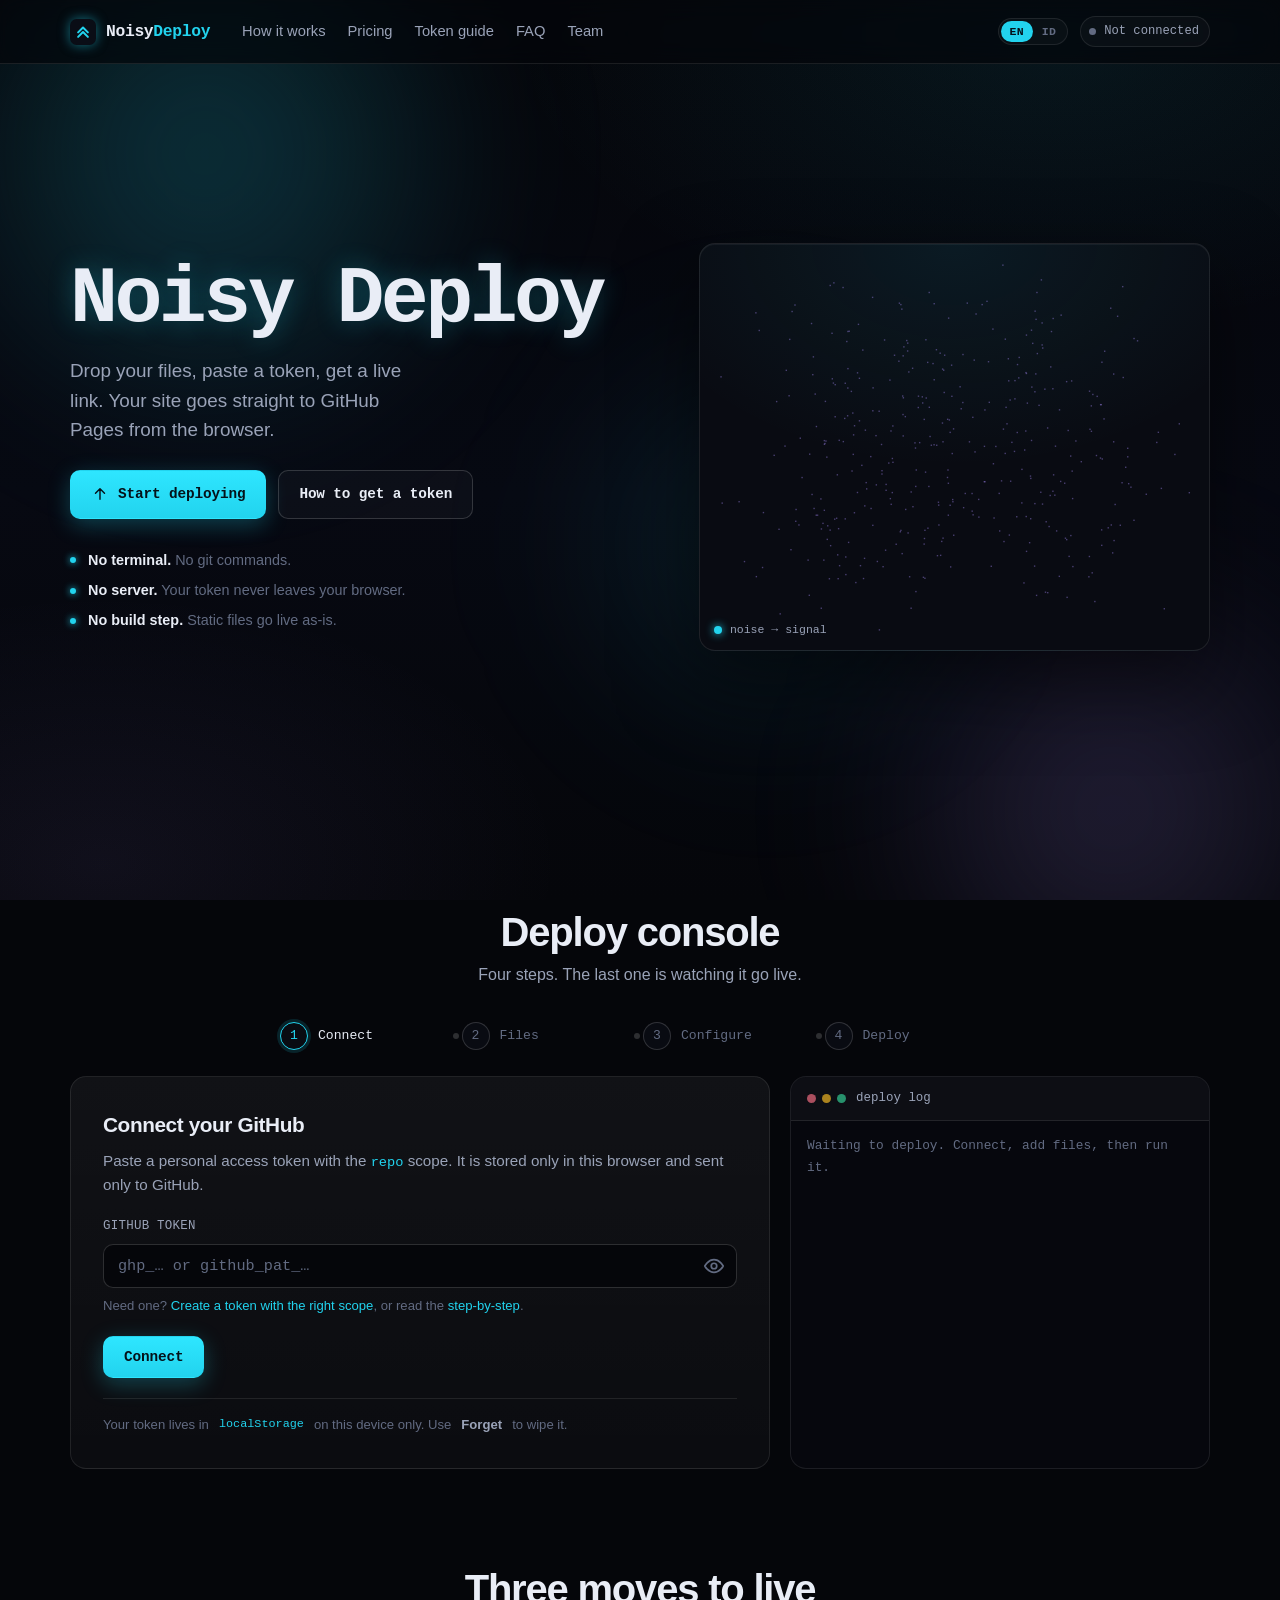
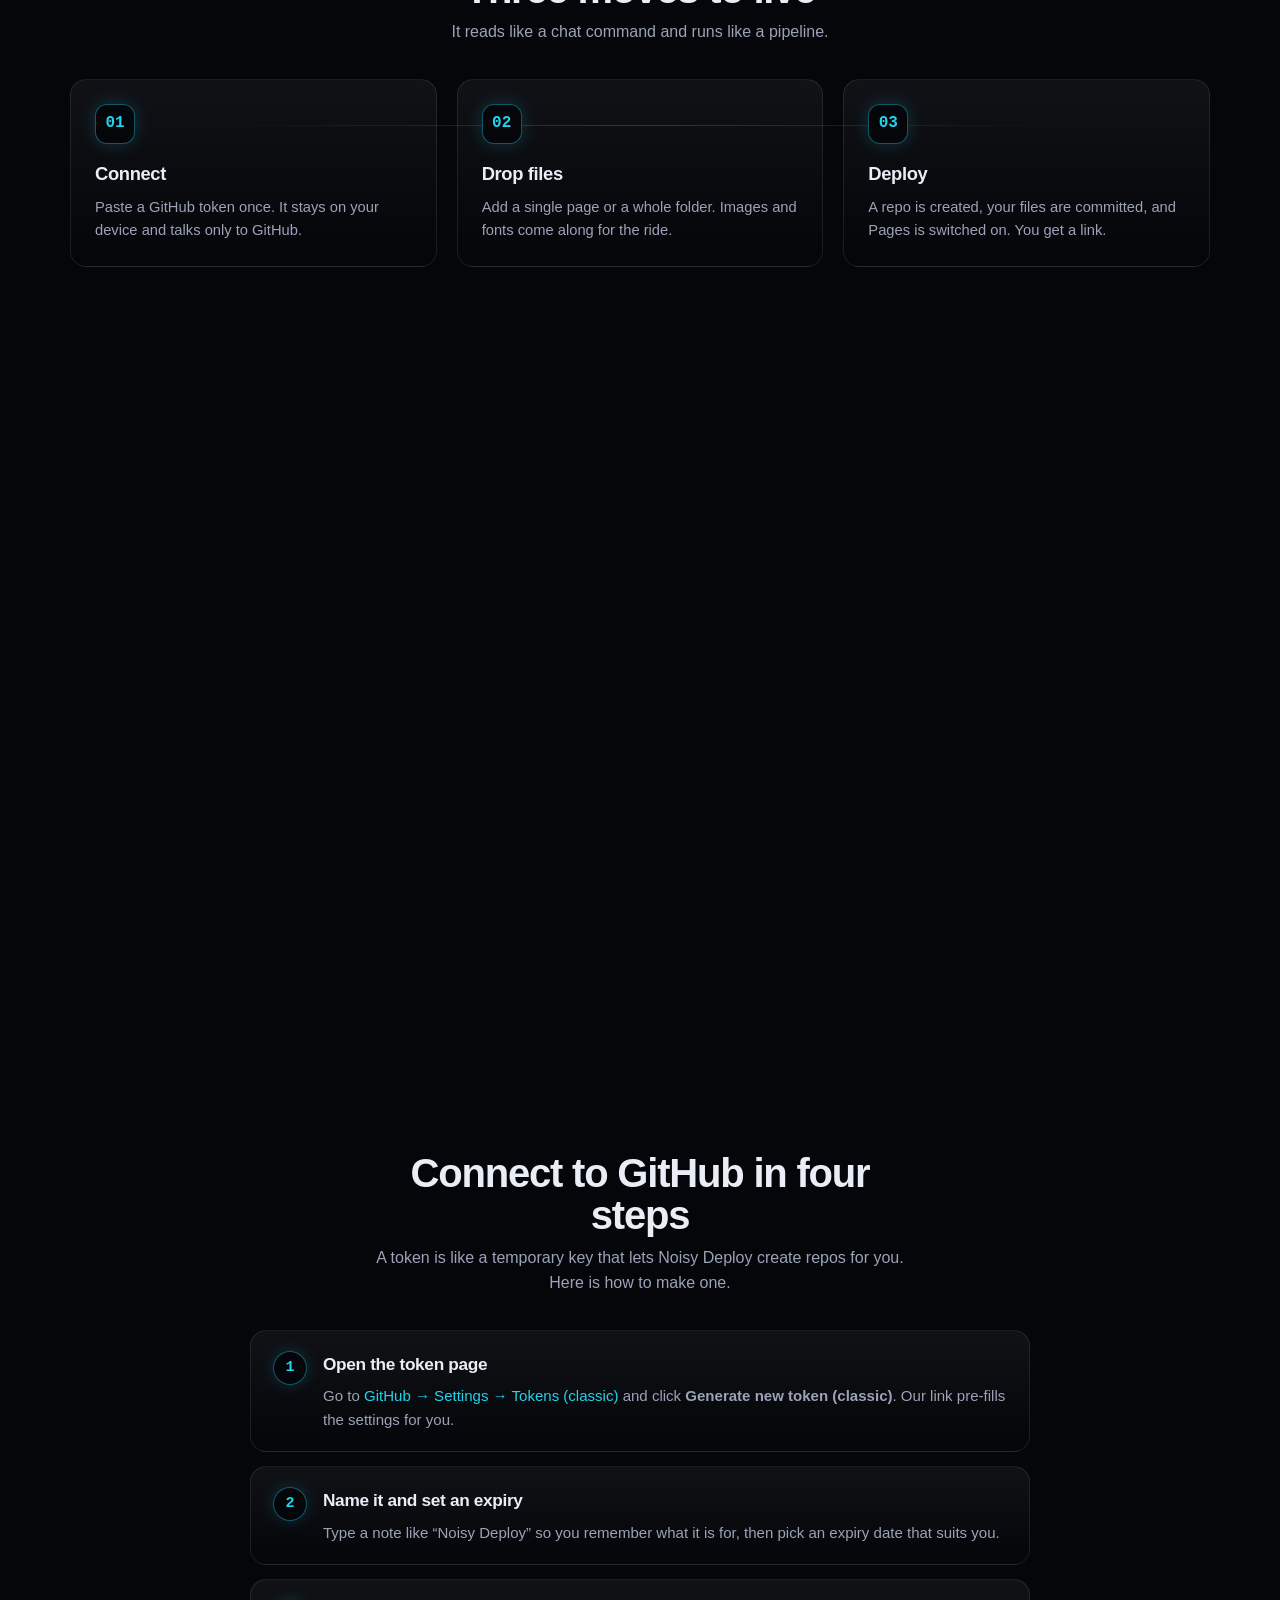
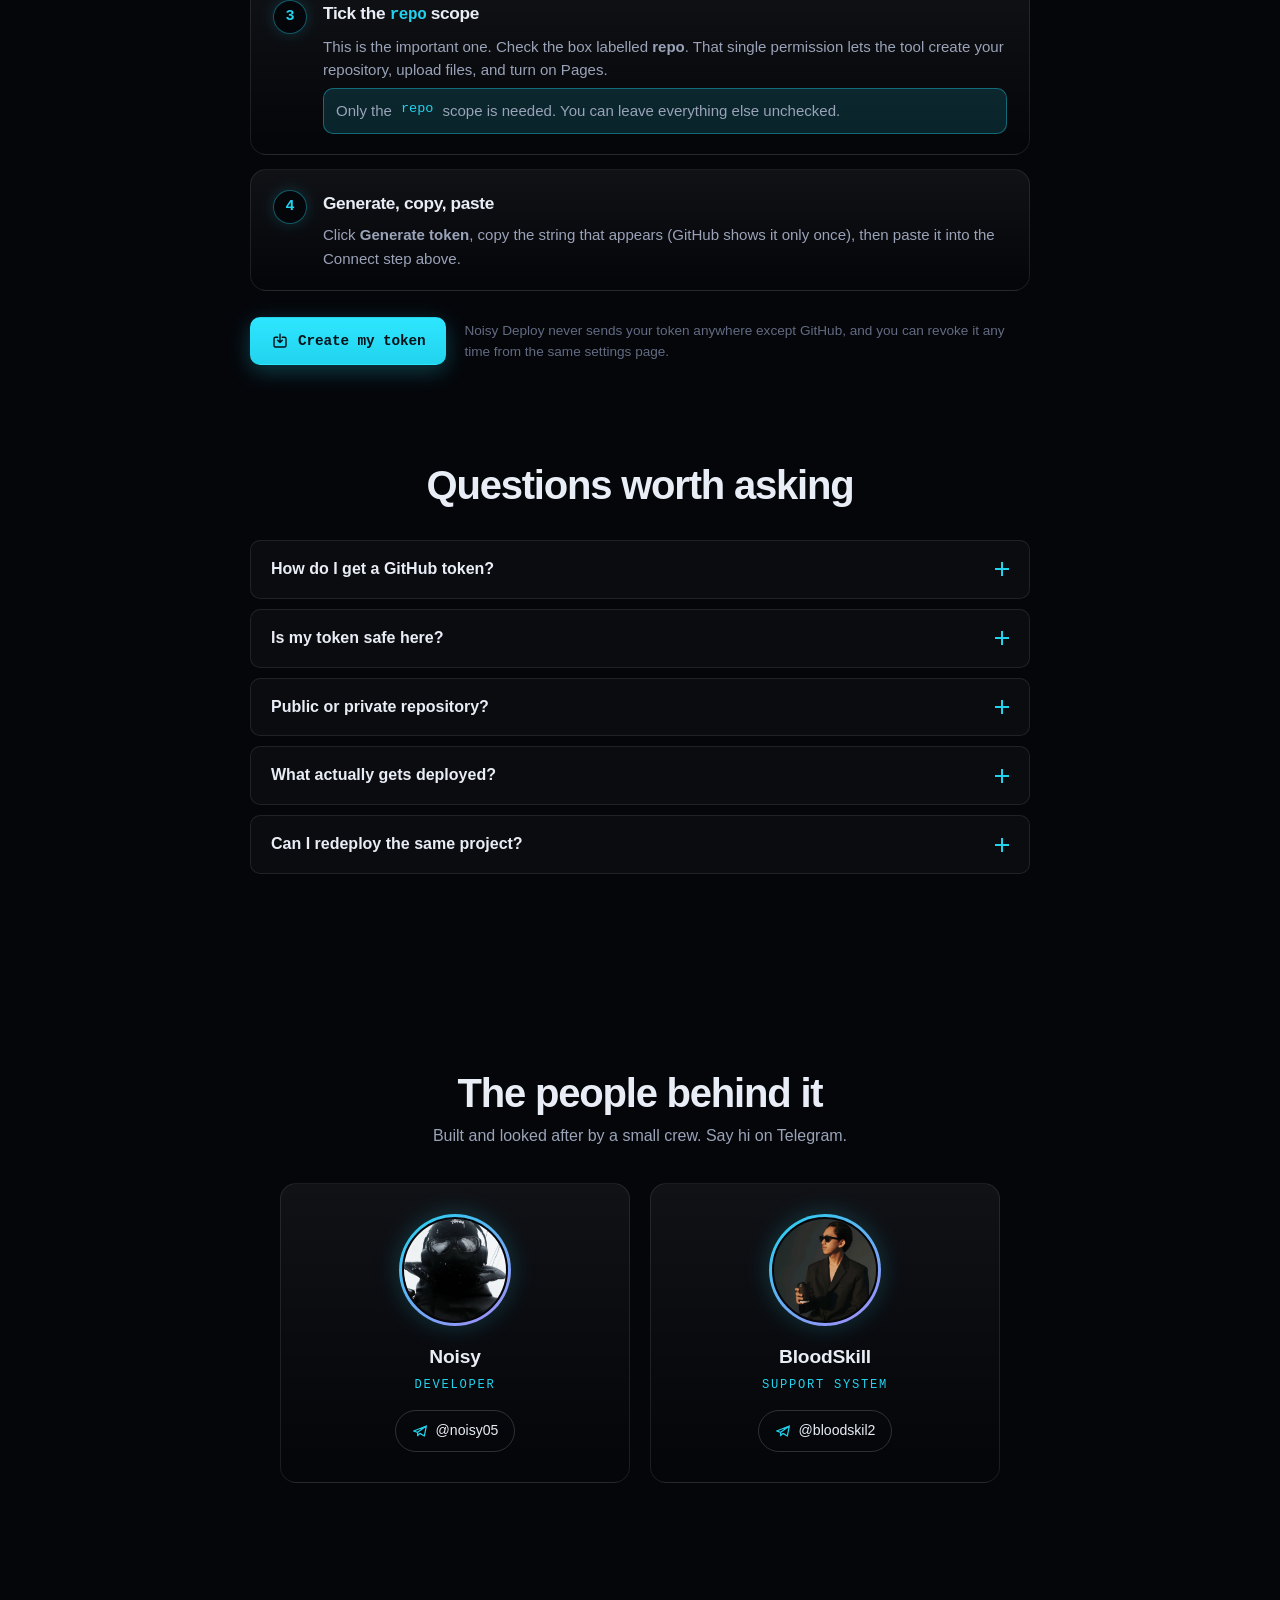
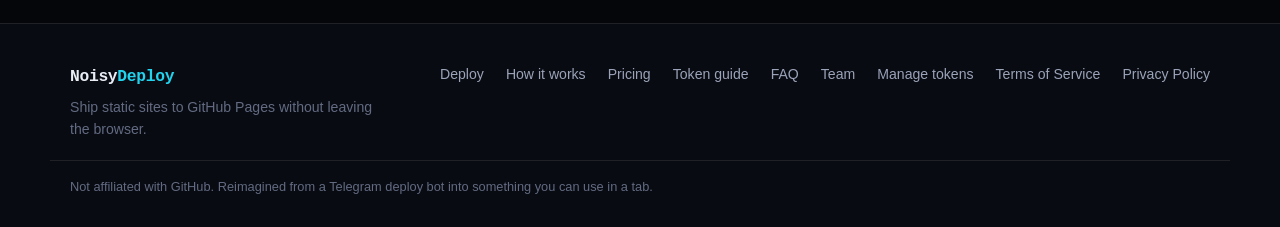
==== index.html @ fa054e73 "Noisy Deploy: static GitHub Pages deployer with Supabase accounts Co-Authored-By: Claude Opus 4.8 <n" ====
<!doctype html>
<html lang="en" data-theme="dark">
<head>
  <meta charset="utf-8" />
  <meta name="viewport" content="width=device-width, initial-scale=1" />
  <script>
    document.documentElement.classList.add("js");
    // Show the intro splash only once per tab session. sessionStorage survives a
    // refresh in the same tab (so no re-show), but a brand-new tab starts fresh.
    try { if (sessionStorage.getItem("nd.splashShown")) document.documentElement.classList.add("nd-nosplash"); } catch (e) {}
  </script>
  <title data-i18n="meta.title">Noisy Deploy: ship any site to GitHub Pages from your browser</title>
  <meta name="description" content="Drop your files, paste a GitHub token, get a live link. Noisy Deploy pushes your static site straight to GitHub Pages. No terminal, no build step, no server." />
  <meta name="color-scheme" content="dark" />
  <meta name="theme-color" content="#05060a" />
  <link rel="icon" type="image/svg+xml" href="assets/favicon.svg" />

  <!-- Open Graph -->
  <meta property="og:title" content="Noisy Deploy" />
  <meta property="og:description" content="Ship any static site to GitHub Pages from your browser." />
  <meta property="og:type" content="website" />

  <link rel="stylesheet" href="css/style.css" />
  <link rel="stylesheet" href="css/animations.css" />
</head>
<body>
  <!-- Intro splash: shows once per tab session (see head + footer scripts) -->
  <div class="preloader" id="preloader" aria-hidden="true">
    <div class="preloader-inner">
      <svg class="preloader-mark" viewBox="0 0 64 64" width="72" height="72" aria-hidden="true">
        <rect width="64" height="64" rx="16" fill="#0a0d16"/>
        <g fill="none" stroke="#22d3ee" stroke-width="5" stroke-linecap="round" stroke-linejoin="round">
          <path d="M20 33 L32 21 L44 33"/><path d="M20 44 L32 32 L44 44"/>
        </g>
      </svg>
      <span class="preloader-name">Noisy<span class="brand-dim">Deploy</span></span>
      <span class="preloader-bar" aria-hidden="true"><i></i></span>
    </div>
  </div>

  <!-- Ambient background: soft neon orbs that drift slowly (pure CSS, no noise) -->
  <div class="bg" aria-hidden="true">
    <span class="bg-orb bg-orb-1"></span>
    <span class="bg-orb bg-orb-2"></span>
    <span class="bg-orb bg-orb-3"></span>
  </div>

  <noscript>
    <div style="background:#fbbf24;color:#04121a;padding:12px 16px;text-align:center;font:600 14px/1.5 system-ui,sans-serif">
      Noisy Deploy needs JavaScript to talk to GitHub. Please enable it to deploy.
    </div>
  </noscript>

  <!-- ===================== ANNOUNCEMENT BAR ===================== -->
  <!-- Filled live from Supabase (announcements table). Hidden until there is one. -->
  <div class="announce" id="announceBar" data-level="info" role="status" hidden>
    <span class="announce-msg" id="announceMsg"></span>
    <button class="announce-x" id="announceClose" type="button"
            data-i18n-attr="aria-label:announce.dismiss" aria-label="Dismiss announcement">
      <svg class="i" viewBox="0 0 24 24" aria-hidden="true"><path d="M18 6L6 18M6 6l12 12"/></svg>
    </button>
  </div>

  <!-- ============================ NAV ============================ -->
  <header class="nav">
    <div class="nav-inner">
      <a class="brand" href="#top" aria-label="Noisy Deploy home">
        <svg class="brand-mark" viewBox="0 0 64 64" width="26" height="26" aria-hidden="true">
          <rect width="64" height="64" rx="16" fill="#0a0d16"/>
          <g fill="none" stroke="#22d3ee" stroke-width="5" stroke-linecap="round" stroke-linejoin="round">
            <path d="M20 33 L32 21 L44 33"/><path d="M20 44 L32 32 L44 44"/>
          </g>
        </svg>
        <span class="brand-name">Noisy<span class="brand-dim">Deploy</span></span>
      </a>

      <nav class="nav-links" aria-label="Primary">
        <a href="#how" data-i18n="nav.how">How it works</a>
        <a href="#pricing" data-i18n="nav.pricing">Pricing</a>
        <a href="#guide" data-i18n="nav.guide">Token guide</a>
        <a href="#faq" data-i18n="nav.faq">FAQ</a>
        <a href="#team" data-i18n="nav.team">Team</a>
      </nav>

      <div class="nav-status">
        <div class="lang" role="group" data-i18n-attr="aria-label:nav.lang">
          <button class="lang-opt is-active" id="langEn" data-lang="en" type="button" aria-pressed="true">EN</button>
          <button class="lang-opt" id="langId" data-lang="id" type="button" aria-pressed="false">ID</button>
        </div>
        <span class="rate" id="rate" title="GitHub API requests left this hour" hidden></span>
        <div class="conn" id="connChip" data-state="off">
          <img class="conn-avatar" id="connAvatar" alt="" width="22" height="22" hidden />
          <span class="conn-dot" aria-hidden="true"></span>
          <span class="conn-label" id="connLabel" data-i18n="conn.notConnected">Not connected</span>
          <button class="conn-forget" id="btnForget" type="button" data-i18n="conn.forget" hidden>Forget</button>
        </div>
      </div>
    </div>
  </header>

  <main id="top">
    <!-- ============================ HERO ============================ -->
    <section class="hero">
      <div class="hero-grid">
        <div class="hero-copy">
          <h1 class="wordmark" data-text="Noisy Deploy">Noisy Deploy</h1>
          <p class="hero-sub" data-i18n="hero.sub">
            Drop your files, paste a token, get a live link. Your site goes
            straight to GitHub Pages from the browser.
          </p>
          <div class="hero-cta">
            <a class="btn btn-primary" href="#deploy" data-scroll>
              <svg class="i" viewBox="0 0 24 24" aria-hidden="true"><path d="M12 19V5M12 5l-6 6M12 5l6 6"/></svg>
              <span data-i18n="hero.cta.start">Start deploying</span>
            </a>
            <a class="btn btn-ghost" href="#guide" data-i18n="hero.cta.token">How to get a token</a>
          </div>
          <ul class="hero-facts">
            <li data-i18n-html="hero.fact1"><b>No terminal.</b> No git commands.</li>
            <li data-i18n-html="hero.fact2"><b>No server.</b> Your token never leaves your browser.</li>
            <li data-i18n-html="hero.fact3"><b>No build step.</b> Static files go live as-is.</li>
          </ul>
        </div>

        <div class="hero-visual">
          <div class="visual-card">
            <canvas id="heroCanvas" aria-hidden="true"></canvas>
            <div class="visual-cap"><span class="blip"></span> noise → signal</div>
          </div>
        </div>
      </div>
    </section>

    <!-- ========================= DEPLOY CONSOLE ========================= -->
    <section id="deploy" class="console reveal">
      <div class="section-head">
        <h2 data-i18n="console.h">Deploy console</h2>
        <p data-i18n="console.sub">Four steps. The last one is watching it go live.</p>
      </div>

      <ol class="stepper" id="stepper" data-i18n-attr="aria-label:stepper.aria" aria-label="Deployment progress">
        <li class="step is-active" data-step="connect"><span class="step-n">1</span><span class="step-t" data-i18n="step.connect">Connect</span></li>
        <li class="step" data-step="files"><span class="step-n">2</span><span class="step-t" data-i18n="step.files">Files</span></li>
        <li class="step" data-step="config"><span class="step-n">3</span><span class="step-t" data-i18n="step.config">Configure</span></li>
        <li class="step" data-step="deploy"><span class="step-n">4</span><span class="step-t" data-i18n="step.deploy">Deploy</span></li>
      </ol>

      <!-- Quota banner: your plan and remaining free deploys. Filled by app.js
           after asking the quota service. Hidden until there is something to say. -->
      <div class="quota" id="quotaBanner" data-state="free" role="status" hidden>
        <span class="quota-dot" aria-hidden="true"></span>
        <span class="quota-text" id="quotaText"></span>
        <button class="btn btn-primary btn-sm quota-up" id="btnQuotaUpgrade" type="button" data-i18n="quota.upgrade" hidden>Upgrade</button>
      </div>

      <div class="console-grid">
        <div class="panels">
          <!-- ---- Panel: Connect ---- -->
          <div class="panel" data-panel="connect">
            <h3 class="panel-h" data-i18n="connect.h">Connect your GitHub</h3>
            <p class="panel-p" data-i18n-html="connect.p">
              Paste a personal access token with the <code>repo</code> scope.
              It is stored only in this browser and sent only to GitHub.
            </p>

            <div class="field">
              <label for="token" data-i18n="connect.label">GitHub token</label>
              <div class="token-input">
                <input id="token" type="password" inputmode="text" autocomplete="off"
                       spellcheck="false" placeholder="ghp_… or github_pat_…"
                       data-i18n-attr="placeholder:connect.placeholder" />
                <button type="button" class="pw-toggle" id="btnReveal"
                        data-i18n-attr="aria-label:a11y.showToken, title:a11y.showToken"
                        aria-label="Show token" title="Show token">
                  <svg class="i" viewBox="0 0 24 24" aria-hidden="true"><path d="M2 12s3.5-7 10-7 10 7 10 7-3.5 7-10 7-10-7-10-7z"/><circle cx="12" cy="12" r="3"/></svg>
                </button>
              </div>
              <p class="hint" data-i18n-html="connect.hint">
                Need one?
                <a href="https://github.com/settings/tokens/new?description=Noisy%20Deploy&scopes=repo" target="_blank" rel="noopener noreferrer">Create a token with the right scope</a>,
                or read the <a href="#guide">step-by-step</a>.
              </p>
              <p class="inline-error" data-error="connect" role="alert" hidden></p>
            </div>

            <button class="btn btn-primary" id="btnConnect" type="button">
              <span class="btn-label" data-i18n="connect.btn">Connect</span>
              <span class="spinner" hidden></span>
            </button>

            <div class="connected-card" id="connectedCard" hidden>
              <img id="meAvatar" class="me-avatar" alt="" width="44" height="44" />
              <div class="me-meta">
                <span class="me-name" id="meName"></span>
                <span class="me-login" id="meLogin"></span>
              </div>
              <div class="connected-actions">
                <button class="btn btn-ghost btn-sm" id="btnContinueFiles" type="button" data-i18n="connect.continue">Continue</button>
                <button class="btn btn-quiet btn-sm" id="btnForget2" type="button" data-i18n="connect.forgetToken">Forget token</button>
              </div>
            </div>

            <p class="privacy" data-i18n-html="connect.privacy">
              Your token lives in <code>localStorage</code> on this device only. Use <b>Forget</b> to wipe it.
            </p>
          </div>

          <!-- ---- Panel: Files ---- -->
          <div class="panel" data-panel="files" hidden>
            <h3 class="panel-h" data-i18n="files.h">Add your files</h3>
            <p class="panel-p" data-i18n="files.p">Drop a folder or pick files. HTML, CSS, JS, images, fonts. All of it.</p>

            <div class="dropzone" id="dropzone" tabindex="0" role="button"
                 data-i18n-attr="aria-label:files.dzAria"
                 aria-label="Drop files here, or press Enter to choose files">
              <svg class="i i-lg" viewBox="0 0 24 24" aria-hidden="true"><path d="M12 16V5m0 0L7 10m5-5l5 5"/><path d="M4 17v2a2 2 0 002 2h12a2 2 0 002-2v-2"/></svg>
              <p class="dz-title" data-i18n="files.dzTitle">Drag &amp; drop your site here</p>
              <p class="dz-sub" data-i18n="files.or">or</p>
              <div class="dz-btns">
                <button class="btn btn-ghost btn-sm" id="btnPickFiles" type="button" data-i18n="files.chooseFiles">Choose files</button>
                <button class="btn btn-ghost btn-sm" id="btnPickFolder" type="button" data-i18n="files.chooseFolder">Choose folder</button>
              </div>
              <input id="inputFiles" type="file" multiple hidden />
              <input id="inputFolder" type="file" webkitdirectory hidden />
            </div>

            <p class="file-warn" id="fileWarn" role="alert" hidden>
              <svg class="i i-sm" viewBox="0 0 24 24" aria-hidden="true"><path d="M12 9v4m0 4h.01M10.3 4.3L2.4 18a2 2 0 001.7 3h15.8a2 2 0 001.7-3L13.7 4.3a2 2 0 00-3.4 0z"/></svg>
              <span></span>
            </p>

            <div class="filelist-wrap" id="filelistWrap" hidden>
              <div class="filelist-head">
                <span id="fileCount">0 files</span>
                <button class="btn btn-quiet btn-sm" id="btnClearFiles" type="button" data-i18n="files.clearAll">Clear all</button>
              </div>
              <ul class="filelist" id="filelist"></ul>
            </div>

            <div class="preview-wrap" id="previewWrap" hidden>
              <button class="preview-toggle" id="btnPreview" type="button" aria-expanded="false">
                <svg class="i i-sm chev" viewBox="0 0 24 24" aria-hidden="true"><path d="M9 6l6 6-6 6"/></svg>
                <span data-i18n-html="files.preview">Preview <code>index.html</code></span>
              </button>
              <div class="preview-frame" id="previewFrame" hidden>
                <iframe id="preview" title="Preview of index.html" sandbox="allow-scripts"></iframe>
              </div>
            </div>

            <div class="panel-nav">
              <button class="btn btn-quiet" data-back="connect" type="button" data-i18n="files.back">Back</button>
              <button class="btn btn-primary" id="btnToConfig" type="button" data-i18n="files.continue" disabled>Continue</button>
            </div>
          </div>

          <!-- ---- Panel: Configure ---- -->
          <div class="panel" data-panel="config" hidden>
            <h3 class="panel-h" data-i18n="config.h">Name your project</h3>
            <p class="panel-p" data-i18n="config.p">This becomes the repository name and the last part of your URL.</p>

            <div class="field">
              <label for="projectName" data-i18n="config.label.name">Project name</label>
              <input id="projectName" type="text" autocomplete="off" spellcheck="false" placeholder="my-cool-site"
                     data-i18n-attr="placeholder:config.namePlaceholder" />
              <p class="url-preview"><span data-i18n="config.urlPrefix">Your site will live at</span> <code id="urlEcho">username.github.io/…/</code></p>
              <p class="inline-error" data-error="config" role="alert" hidden></p>
            </div>

            <div class="field">
              <label for="projectDesc" data-i18n-html="config.label.desc">Description <span class="opt">(optional)</span></label>
              <input id="projectDesc" type="text" autocomplete="off" placeholder="A little site I made"
                     data-i18n-attr="placeholder:config.descPlaceholder" />
            </div>

            <p class="note" data-i18n-html="config.note">
              Repositories are created <b>public</b> so GitHub Pages works on the free plan.
              Re-using a name updates that same project.
            </p>

            <div class="panel-nav">
              <button class="btn btn-quiet" data-back="files" type="button" data-i18n="config.back">Back</button>
              <button class="btn btn-primary btn-deploy" id="btnDeploy" type="button">
                <svg class="i" viewBox="0 0 24 24" aria-hidden="true"><path d="M4.5 16.5L3 21l4.5-1.5M14 4l6 6M6.5 19.5l-2-2L15 7l2 2L6.5 19.5zM15 7l2-3 3 3-3 2-2-2z"/></svg>
                <span class="btn-label" data-i18n="config.deploy">Deploy it</span>
                <span class="spinner" hidden></span>
              </button>
            </div>
          </div>

          <!-- ---- Panel: Success ---- -->
          <div class="panel panel-success" data-panel="success" hidden>
            <div class="success-mark" id="successMark" aria-hidden="true">
              <svg class="i" viewBox="0 0 24 24"><path d="M20 6L9 17l-5-5"/></svg>
            </div>
            <h3 class="panel-h" data-i18n="success.h">It is live</h3>
            <p class="panel-p" id="successNote">Your site is deployed to GitHub Pages.</p>

            <a class="live-url" id="liveUrl" href="#" target="_blank" rel="noopener noreferrer">
              <span id="liveUrlText">https://…</span>
              <svg class="i i-sm" viewBox="0 0 24 24" aria-hidden="true"><path d="M14 3h7v7M21 3l-9 9M10 5H5a2 2 0 00-2 2v12a2 2 0 002 2h12a2 2 0 002-2v-5"/></svg>
            </a>

            <div class="success-actions">
              <button class="btn btn-primary" id="btnOpen" type="button" data-i18n="success.open">Open site</button>
              <button class="btn btn-ghost" id="btnCopy" type="button">
                <svg class="i i-sm" viewBox="0 0 24 24" aria-hidden="true"><rect x="9" y="9" width="11" height="11" rx="2"/><path d="M5 15V5a2 2 0 012-2h10"/></svg>
                <span data-i18n="success.copy">Copy link</span>
              </button>
              <a class="btn btn-ghost" id="btnRepo" href="#" target="_blank" rel="noopener noreferrer" data-i18n="success.repo">View repo</a>
            </div>
            <button class="btn btn-quiet btn-sm" id="btnAnother" type="button" data-i18n="success.another">Deploy another</button>
          </div>
        </div>

        <!-- ---- Live log ---- -->
        <aside class="logwrap" aria-label="Deployment log">
          <div class="log-head">
            <span class="log-dots" aria-hidden="true"><i></i><i></i><i></i></span>
            <span class="log-title" data-i18n="log.title">deploy log</span>
          </div>
          <div class="log" id="log">
            <p class="log-idle" data-i18n="idle.waiting">Waiting to deploy. Connect, add files, then run it.</p>
          </div>
        </aside>
      </div>
    </section>

    <!-- ========================= HOW IT WORKS ========================= -->
    <section id="how" class="how reveal">
      <div class="section-head">
        <h2 data-i18n="how.h">Three moves to live</h2>
        <p data-i18n="how.sub">It reads like a chat command and runs like a pipeline.</p>
      </div>
      <ol class="flow">
        <li class="flow-step">
          <span class="flow-n">01</span>
          <h3 data-i18n="how.s1.h">Connect</h3>
          <p data-i18n="how.s1.p">Paste a GitHub token once. It stays on your device and talks only to GitHub.</p>
        </li>
        <li class="flow-step">
          <span class="flow-n">02</span>
          <h3 data-i18n="how.s2.h">Drop files</h3>
          <p data-i18n="how.s2.p">Add a single page or a whole folder. Images and fonts come along for the ride.</p>
        </li>
        <li class="flow-step">
          <span class="flow-n">03</span>
          <h3 data-i18n="how.s3.h">Deploy</h3>
          <p data-i18n="how.s3.p">A repo is created, your files are committed, and Pages is switched on. You get a link.</p>
        </li>
      </ol>
    </section>

    <!-- ============================ PRICING ============================ -->
    <section id="pricing" class="pricing reveal">
      <div class="section-head">
        <h2 data-i18n="pricing.h">Go unlimited with Premium</h2>
        <p id="pricingSub" data-i18n="pricing.sub">Free gives you 3 deploys to try things out. Premium lifts the limit and adds more.</p>
      </div>

      <div class="plans" id="plans">
        <!-- Free plan (static) -->
        <article class="plan plan-free">
          <div class="plan-head">
            <h3 class="plan-name" data-i18n="pricing.free.name">Free</h3>
            <p class="plan-tagline" data-i18n="pricing.free.tagline">To try it out</p>
          </div>
          <div class="plan-price">
            <span class="plan-amount">Rp0</span>
          </div>
          <ul class="plan-feats">
            <li id="freeF1" data-i18n="pricing.free.f1">3 deploys total</li>
            <li data-i18n="pricing.free.f2">Public repositories</li>
            <li data-i18n="pricing.free.f3">Deploy log and local history</li>
          </ul>
          <button class="btn btn-quiet plan-cta" type="button" disabled data-i18n="pricing.free.cta">Your current plan</button>
        </article>

        <!-- Premium plan cards are rendered here from live data (ND.ui.renderPlans). -->
      </div>

      <p class="pricing-note" data-i18n="pricing.note">No card needed. Pay by bank transfer, and our team activates your Premium after checking your proof.</p>
    </section>

    <!-- ===================== GUIDE (TOKEN TUTORIAL) ===================== -->
    <section id="guide" class="guide reveal">
      <div class="section-head">
        <h2 data-i18n="guide.h">Connect to GitHub in four steps</h2>
        <p data-i18n="guide.sub">A token is like a temporary key that lets Noisy Deploy create repos for you. Here is how to make one.</p>
      </div>

      <ol class="guide-steps">
        <li class="guide-step">
          <span class="guide-n">1</span>
          <div class="guide-body">
            <h3 data-i18n="guide.s1.h">Open the token page</h3>
            <p data-i18n-html="guide.s1.p">Go to <a href="https://github.com/settings/tokens/new?description=Noisy%20Deploy&scopes=repo" target="_blank" rel="noopener noreferrer">GitHub → Settings → Tokens (classic)</a> and click <b>Generate new token (classic)</b>.</p>
          </div>
        </li>
        <li class="guide-step">
          <span class="guide-n">2</span>
          <div class="guide-body">
            <h3 data-i18n="guide.s2.h">Name it and set an expiry</h3>
            <p data-i18n-html="guide.s2.p">Type a note like “Noisy Deploy” so you remember what it is for, then pick an expiry date that suits you.</p>
          </div>
        </li>
        <li class="guide-step">
          <span class="guide-n">3</span>
          <div class="guide-body">
            <h3 data-i18n-html="guide.s3.h">Tick the <code>repo</code> scope</h3>
            <p data-i18n-html="guide.s3.p">This is the important one. Check the box labelled <b>repo</b>. That single permission lets the tool create your repository, upload files, and turn on Pages.</p>
            <p class="guide-callout" data-i18n-html="guide.s3.note">
              <svg class="i i-sm" viewBox="0 0 24 24" aria-hidden="true"><path d="M12 16v-4m0-4h.01M12 22a10 10 0 100-20 10 10 0 000 20z"/></svg>
              <span>Only the <code>repo</code> scope is needed. You can leave everything else unchecked.</span>
            </p>
          </div>
        </li>
        <li class="guide-step">
          <span class="guide-n">4</span>
          <div class="guide-body">
            <h3 data-i18n="guide.s4.h">Generate, copy, paste</h3>
            <p data-i18n-html="guide.s4.p">Click <b>Generate token</b>, copy the string that appears (GitHub shows it only once), then paste it into the Connect step above.</p>
          </div>
        </li>
      </ol>

      <div class="guide-foot">
        <a class="btn btn-primary" href="https://github.com/settings/tokens/new?description=Noisy%20Deploy&scopes=repo" target="_blank" rel="noopener noreferrer">
          <svg class="i" viewBox="0 0 24 24" aria-hidden="true"><path d="M15 7h3a2 2 0 012 2v9a2 2 0 01-2 2H6a2 2 0 01-2-2V9a2 2 0 012-2h3"/><path d="M12 3v11m0 0l-3-3m3 3l3-3"/></svg>
          <span data-i18n="guide.cta">Create my token</span>
        </a>
        <p class="guide-safety" data-i18n="guide.safety">Noisy Deploy never sends your token anywhere except GitHub, and you can revoke it any time from the same settings page.</p>
      </div>
    </section>

    <!-- ============================ FAQ ============================ -->
    <section id="faq" class="faq reveal">
      <div class="section-head">
        <h2 data-i18n="faq.h">Questions worth asking</h2>
      </div>
      <div class="accordion" id="accordion">
        <details>
          <summary><span data-i18n="faq.q1">How do I get a GitHub token?</span><span class="acc-ico" aria-hidden="true"></span></summary>
          <div class="acc-body">
            <p data-i18n-html="faq.a1">See the <a href="#guide">four-step guide</a> above, or <a href="https://github.com/settings/tokens/new?description=Noisy%20Deploy&scopes=repo" target="_blank" rel="noopener noreferrer">create a token</a> now. You only need the <code>repo</code> scope.</p>
          </div>
        </details>
        <details>
          <summary><span data-i18n="faq.q2">Is my token safe here?</span><span class="acc-ico" aria-hidden="true"></span></summary>
          <div class="acc-body">
            <p data-i18n-html="faq.a2">There is no server in this picture. Your token is kept in your browser's <code>localStorage</code> and is only ever sent to <code>api.github.com</code> over HTTPS. Press <b>Forget</b> to erase it, and you can <a href="https://github.com/settings/tokens" target="_blank" rel="noopener noreferrer">revoke it on GitHub</a> at any time.</p>
          </div>
        </details>
        <details>
          <summary><span data-i18n="faq.q3">Public or private repository?</span><span class="acc-ico" aria-hidden="true"></span></summary>
          <div class="acc-body">
            <p data-i18n="faq.a3">GitHub Pages needs a public repository on the free plan, so Noisy Deploy creates public repos by default. Anything you deploy will be publicly readable.</p>
          </div>
        </details>
        <details>
          <summary><span data-i18n="faq.q4">What actually gets deployed?</span><span class="acc-ico" aria-hidden="true"></span></summary>
          <div class="acc-body">
            <p data-i18n-html="faq.a4">Your files, exactly as they are. If there is an <code>index.html</code> at the top level, it becomes the homepage. Folder structure is preserved, so <code>about/index.html</code> becomes <code>/about/</code>.</p>
          </div>
        </details>
        <details>
          <summary><span data-i18n="faq.q5">Can I redeploy the same project?</span><span class="acc-ico" aria-hidden="true"></span></summary>
          <div class="acc-body">
            <p data-i18n="faq.a5">Yes. Use the same project name and Noisy Deploy commits over the existing repository instead of failing. The first build can take a minute; later ones are quick.</p>
          </div>
        </details>
      </div>
    </section>

    <!-- ============================ TEAM ============================ -->
    <section id="team" class="team reveal">
      <div class="section-head">
        <h2 data-i18n="team.h">The people behind it</h2>
        <p data-i18n="team.sub">Built and looked after by a small crew. Say hi on Telegram.</p>
      </div>

      <div class="team-grid">
        <article class="team-card">
          <div class="team-photo">
            <img src="assets/dev-noisy.png" alt="Noisy, developer" width="112" height="112" loading="lazy" />
          </div>
          <h3 class="team-name">Noisy</h3>
          <p class="team-role" data-i18n="team.dev.role">Developer</p>
          <a class="team-tele" href="https://t.me/noisy05" target="_blank" rel="noopener noreferrer"
             data-i18n-attr="aria-label:team.telegram">
            <svg class="i i-sm" viewBox="0 0 24 24" aria-hidden="true"><path d="M21.5 4.5L2.5 12l6 2m13-9.5l-3 15-6-3.5m9-11.5L8.5 14m0 0v5l3.5-3.5"/></svg>
            <span>@noisy05</span>
          </a>
        </article>

        <article class="team-card">
          <div class="team-photo">
            <img src="assets/support-bloodskill.png" alt="BloodSkill, support system" width="112" height="112" loading="lazy" />
          </div>
          <h3 class="team-name">BloodSkill</h3>
          <p class="team-role" data-i18n="team.support.role">Support System</p>
          <a class="team-tele" href="https://t.me/bloodskil2" target="_blank" rel="noopener noreferrer"
             data-i18n-attr="aria-label:team.telegram">
            <svg class="i i-sm" viewBox="0 0 24 24" aria-hidden="true"><path d="M21.5 4.5L2.5 12l6 2m13-9.5l-3 15-6-3.5m9-11.5L8.5 14m0 0v5l3.5-3.5"/></svg>
            <span>@bloodskil2</span>
          </a>
        </article>
      </div>
    </section>
  </main>

  <!-- ============================ FOOTER ============================ -->
  <footer class="foot">
    <div class="foot-inner">
      <div class="foot-brand">
        <span class="brand-name">Noisy<span class="brand-dim">Deploy</span></span>
        <p data-i18n="foot.tagline">Ship static sites to GitHub Pages without leaving the browser.</p>
      </div>
      <div class="foot-links">
        <a href="#deploy" data-scroll data-i18n="foot.deploy">Deploy</a>
        <a href="#how" data-i18n="foot.how">How it works</a>
        <a href="#pricing" data-i18n="foot.pricing">Pricing</a>
        <a href="#guide" data-i18n="foot.guide">Token guide</a>
        <a href="#faq" data-i18n="foot.faq">FAQ</a>
        <a href="#team" data-i18n="foot.team">Team</a>
        <a href="https://github.com/settings/tokens" target="_blank" rel="noopener noreferrer" data-i18n="foot.tokens">Manage tokens</a>
        <a href="terms.html" data-i18n="foot.terms">Terms of Service</a>
        <a href="privacy.html" data-i18n="foot.privacy">Privacy Policy</a>
      </div>
    </div>
    <p class="foot-fine" data-i18n="foot.fine">
      Not affiliated with GitHub. Reimagined from a Telegram deploy bot into something you can use in a tab.
    </p>
  </footer>

  <div class="toasts" id="toasts" aria-live="polite" aria-atomic="false"></div>

  <!-- ===================== UPGRADE / PAYMENT MODAL ===================== -->
  <div class="modal" id="payModal" hidden>
    <div class="modal-backdrop" data-close-pay></div>
    <div class="modal-card" role="dialog" aria-modal="true" aria-labelledby="payTitle">
      <button class="modal-x" type="button" data-close-pay
              data-i18n-attr="aria-label:pay.close" aria-label="Close">
        <svg class="i" viewBox="0 0 24 24" aria-hidden="true"><path d="M18 6L6 18M6 6l12 12"/></svg>
      </button>

      <h3 class="modal-h" id="payTitle" data-i18n="pay.title">Upgrade to Premium</h3>
      <p class="modal-intro" data-i18n="pay.intro">Transfer the amount, upload your proof, then confirm on Telegram. We activate Premium once we have checked it.</p>

      <p class="pay-need-login" id="payNeedLogin" data-i18n="pay.needLogin" hidden>Connect your GitHub first so we can attach Premium to your account.</p>

      <!-- Step 1: transfer details -->
      <div class="pay-step">
        <h4 class="pay-step-h" data-i18n="pay.step1">1. Transfer</h4>
        <dl class="pay-rows">
          <div class="pay-row">
            <dt data-i18n="pay.plan">Plan</dt>
            <dd><span id="payPlanName">Premium</span></dd>
          </div>
          <div class="pay-row">
            <dt data-i18n="pay.amount">Amount</dt>
            <dd><span id="payAmount">Rp30.000</span>
              <button class="pay-copy" type="button" data-copy="payAmount" data-i18n="pay.copy">Copy</button></dd>
          </div>
        </dl>
        <p class="pay-hint" data-i18n="pay.pickMethod">Choose how you want to pay:</p>
        <div class="pay-methods" id="payMethods"></div>
        <div class="pay-method-details" id="payMethodDetails"></div>
      </div>

      <!-- Step 2: proof upload -->
      <div class="pay-step">
        <h4 class="pay-step-h" data-i18n="pay.step2">2. Upload your proof</h4>
        <p class="pay-hint" data-i18n="pay.proofHint">A screenshot of the transfer. Image only, up to 5 MB.</p>
        <div class="pay-upload">
          <button class="btn btn-ghost btn-sm" id="btnChooseProof" type="button" data-i18n="pay.chooseProof">Choose image</button>
          <span class="pay-proof-name" id="payProofName"></span>
          <input id="inputProof" type="file" accept="image/*" hidden />
        </div>
      </div>

      <!-- Step 3: confirm on Telegram -->
      <div class="pay-step">
        <h4 class="pay-step-h" data-i18n="pay.step3">3. Confirm on Telegram</h4>
        <p class="pay-hint" data-i18n="pay.confirmHint">Send your proof to us on Telegram so we can activate Premium.</p>
        <div class="pay-confirm">
          <button class="btn btn-primary btn-sm" id="btnPayDev" type="button">
            <span class="btn-label" data-i18n="pay.viaDev">Confirm with Developer</span>
            <span class="spinner" hidden></span>
          </button>
          <button class="btn btn-ghost btn-sm" id="btnPaySupport" type="button">
            <span class="btn-label" data-i18n="pay.viaSupport">Confirm with Support</span>
            <span class="spinner" hidden></span>
          </button>
        </div>
      </div>

      <p class="pay-legal" data-i18n-html="pay.legal">
        By upgrading you agree to our <a href="terms.html">Terms of Service</a> and <a href="privacy.html">Privacy Policy</a>.
      </p>
    </div>
  </div>

  <!-- Scripts load in dependency order; classic scripts so a double-click on
       index.html works too (no build step, no module server required).
       supabase.js + quota.js sit before ui/app; they no-op if keys are blank. -->
  <script src="js/config.js"></script>
  <script src="js/i18n.js"></script>
  <script src="js/fx.js"></script>
  <script src="js/github.js"></script>
  <script src="js/supabase.js"></script>
  <script src="js/quota.js"></script>
  <script src="js/ui.js"></script>
  <script src="js/app.js"></script>
  <script>
    // Dismiss the intro splash after a short beat, then remember it for this tab.
    (function () {
      var pre = document.getElementById("preloader");
      if (!pre) return;
      if (document.documentElement.classList.contains("nd-nosplash")) { pre.remove(); return; }
      var reduce = window.matchMedia && window.matchMedia("(prefers-reduced-motion: reduce)").matches;
      var hold = reduce ? 350 : 1500;
      function done() {
        pre.classList.add("is-out");
        try { sessionStorage.setItem("nd.splashShown", "1"); } catch (e) {}
        setTimeout(function () { if (pre && pre.parentNode) pre.remove(); }, 600);
      }
      window.setTimeout(done, hold);
    })();
  </script>
</body>
</html>
---- css/style.css ----
/* ============================================================================
   Noisy Deploy — style.css
   Dark-tech / neon-terminal system. One accent (cyan) locked across the page.
   Radius scale:  panels 16px · controls 10px · pills/chips full.
   Type:          system sans for prose, monospace for brand / labels / logs.
   ==========================================================================*/

:root {
  /* Surfaces (near-black, never pure #000) */
  --bg:        #05060a;
  --bg-1:      #090b12;
  --bg-2:      #0e111b;
  --panel:     rgba(255, 255, 255, 0.028);
  --panel-2:   rgba(255, 255, 255, 0.05);
  --brd:       rgba(255, 255, 255, 0.09);
  --brd-2:     rgba(255, 255, 255, 0.16);

  /* Text */
  --text:      #e9edf6;
  --muted:     #9aa3b8;
  --faint:     #626b82;

  /* Accent (locked) + ambient companions used only in decorative canvas art */
  --accent:    #22d3ee;
  --accent-lo: rgba(34, 211, 238, 0.14);
  --accent-mid:rgba(34, 211, 238, 0.4);
  --violet:    #a78bfa;

  /* Semantic state */
  --ok:        #34d399;
  --warn:      #fbbf24;
  --err:       #fb7185;

  /* Radius */
  --r-panel:   16px;
  --r-ctrl:    10px;
  --r-pill:    999px;

  /* Type */
  --mono: ui-monospace, "JetBrains Mono", "SFMono-Regular", "SF Mono", Menlo, Consolas, "Liberation Mono", monospace;
  --sans: -apple-system, BlinkMacSystemFont, "Segoe UI", Roboto, "Helvetica Neue", Arial, "Noto Sans", sans-serif;

  --maxw: 1180px;
  --nav-h: 64px;
  --glow: 0 0 0 1px var(--accent-mid), 0 8px 30px rgba(34, 211, 238, 0.25);
}

/* ----------------------------------------------------------------- reset */
*, *::before, *::after { box-sizing: border-box; }
* { margin: 0; }
/* The HTML `hidden` attribute must win over component display rules below
   (.modal, .admin-login, .spinner set display, which would otherwise show a
   hidden element). Keep this ABOVE those rules. */
[hidden] { display: none !important; }
html { scroll-behavior: smooth; -webkit-text-size-adjust: 100%; }
@media (prefers-reduced-motion: reduce) { html { scroll-behavior: auto; } }

body {
  font-family: var(--sans);
  color: var(--text);
  background: var(--bg);
  line-height: 1.55;
  min-height: 100dvh;
  overflow-x: hidden;
  -webkit-font-smoothing: antialiased;
  text-rendering: optimizeLegibility;
}

/* Ambient background wash: a soft base gradient fixed behind everything. The
   moving colour comes from the .bg orbs below; this just sets the mood floor. */
body::before {
  content: "";
  position: fixed;
  inset: 0;
  z-index: -2;
  background:
    radial-gradient(70% 55% at 82% 4%, rgba(34, 211, 238, 0.08), transparent 60%),
    radial-gradient(60% 50% at 8% 96%, rgba(167, 139, 250, 0.07), transparent 60%),
    linear-gradient(180deg, #05060a 0%, #070912 55%, #05060a 100%);
  pointer-events: none;
}

/* Animated neon mesh: three big, heavily-blurred orbs that drift slowly on
   their own timings. Smooth and calm — no grain, no flicker. Replaces the old
   film-grain canvas. Frozen under prefers-reduced-motion (see animations.css). */
.bg {
  position: fixed;
  inset: 0;
  z-index: -1;
  overflow: hidden;
  pointer-events: none;
}
.bg-orb {
  position: absolute;
  border-radius: 50%;
  filter: blur(70px);
  will-change: transform;
}
.bg-orb-1 {
  width: 52vw; height: 52vw; min-width: 380px; min-height: 380px;
  top: -14vw; left: -10vw;
  background: radial-gradient(circle at 50% 50%, rgba(34, 211, 238, 0.24), transparent 66%);
  animation: drift-1 30s ease-in-out infinite alternate;
}
.bg-orb-2 {
  width: 46vw; height: 46vw; min-width: 340px; min-height: 340px;
  bottom: -16vw; right: -10vw;
  background: radial-gradient(circle at 50% 50%, rgba(167, 139, 250, 0.20), transparent 66%);
  animation: drift-2 37s ease-in-out infinite alternate;
}
.bg-orb-3 {
  width: 40vw; height: 40vw; min-width: 300px; min-height: 300px;
  top: 32%; left: 40%;
  background: radial-gradient(circle at 50% 50%, rgba(34, 211, 238, 0.12), transparent 68%);
  animation: drift-3 44s ease-in-out infinite alternate;
}

img { max-width: 100%; display: block; }
a { color: var(--accent); text-decoration: none; }
a:hover { text-decoration: underline; }
code { font-family: var(--mono); font-size: 0.9em; color: var(--accent); }
:focus-visible {
  outline: 2px solid var(--accent);
  outline-offset: 2px;
  border-radius: 4px;
}

/* ------------------------------------------------------------------- nav */
.nav {
  position: sticky;
  top: 0;
  z-index: 50;
  height: var(--nav-h);
  backdrop-filter: blur(12px) saturate(140%);
  -webkit-backdrop-filter: blur(12px) saturate(140%);
  background: rgba(5, 6, 10, 0.72);
  border-bottom: 1px solid var(--brd);
}
.nav-inner {
  max-width: var(--maxw);
  height: 100%;
  margin: 0 auto;
  padding: 0 20px;
  display: flex;
  align-items: center;
  gap: 20px;
}
.brand { display: inline-flex; align-items: center; gap: 10px; color: var(--text); }
.brand:hover { text-decoration: none; }
.brand-mark { filter: drop-shadow(0 0 6px rgba(34, 211, 238, 0.5)); }
.brand-name {
  font-family: var(--mono);
  font-weight: 700;
  letter-spacing: -0.02em;
  font-size: 1.02rem;
}
.brand-dim { color: var(--accent); }
.nav-links { margin-left: 12px; display: flex; gap: 22px; }
.nav-links a { color: var(--muted); font-size: 0.92rem; }
.nav-links a:hover { color: var(--text); text-decoration: none; }
.nav-status { margin-left: auto; display: flex; align-items: center; gap: 12px; }

.rate {
  font-family: var(--mono);
  font-size: 0.72rem;
  color: var(--faint);
  white-space: nowrap;
}
.conn {
  display: inline-flex;
  align-items: center;
  gap: 8px;
  padding: 5px 10px 5px 8px;
  border: 1px solid var(--brd);
  border-radius: var(--r-pill);
  background: var(--panel);
}
.conn-avatar { border-radius: var(--r-pill); }
.conn-dot {
  width: 7px; height: 7px; border-radius: 50%;
  background: var(--faint);
  box-shadow: 0 0 0 0 transparent;
}
.conn[data-state="on"] .conn-dot { background: var(--ok); box-shadow: 0 0 8px var(--ok); }
.conn-label { font-family: var(--mono); font-size: 0.76rem; color: var(--muted); }
.conn[data-state="on"] .conn-label { color: var(--text); }
.conn-forget {
  border: 0; background: none; cursor: pointer;
  color: var(--faint); font-size: 0.72rem; font-family: var(--mono);
  padding: 2px 4px; border-radius: 6px;
}
.conn-forget:hover { color: var(--err); }

/* language toggle (segmented pill, matches the connection chip) */
.lang {
  display: inline-flex;
  border: 1px solid var(--brd);
  border-radius: var(--r-pill);
  background: var(--panel);
  padding: 2px;
}
.lang-opt {
  border: 0; background: none; cursor: pointer;
  font-family: var(--mono); font-size: 0.72rem; font-weight: 700; letter-spacing: 0.02em;
  color: var(--faint);
  padding: 4px 9px; border-radius: var(--r-pill);
  transition: color 0.18s ease, background 0.18s ease;
}
.lang-opt:hover { color: var(--muted); }
.lang-opt.is-active { color: #04121a; background: var(--accent); }

/* --------------------------------------------------------------- layout */
main { display: block; }
section { max-width: var(--maxw); margin: 0 auto; padding: 0 20px; }
section[id] { scroll-margin-top: 80px; }
.section-head { max-width: 60ch; margin: 0 auto 34px; text-align: center; }
.section-head h2 {
  font-size: clamp(1.7rem, 3.4vw, 2.5rem);
  letter-spacing: -0.03em;
  line-height: 1.05;
}
.section-head p { color: var(--muted); margin-top: 10px; }

/* ---------------------------------------------------------------- hero */
.hero { padding-top: clamp(40px, 7vh, 84px); padding-bottom: clamp(48px, 8vh, 96px); }
.hero-grid {
  display: grid;
  grid-template-columns: 1.05fr 0.95fr;
  gap: clamp(28px, 5vw, 64px);
  align-items: center;
  min-height: min(74svh, 640px);
}
.hero-copy { max-width: 34rem; }
.wordmark {
  position: relative;
  font-family: var(--mono);
  font-weight: 800;
  letter-spacing: -0.045em;
  line-height: 0.95;
  font-size: clamp(2.7rem, 8vw, 5rem);
  text-shadow: 0 0 26px rgba(34, 211, 238, 0.28);
}
.hero-sub {
  margin-top: 18px;
  color: var(--muted);
  font-size: clamp(1rem, 1.6vw, 1.18rem);
  max-width: 34ch;
}
.hero-cta { margin-top: 26px; display: flex; flex-wrap: wrap; gap: 12px; }
.hero-facts {
  margin-top: 30px;
  list-style: none;
  padding: 0;
  display: grid;
  gap: 8px;
  font-size: 0.9rem;
  color: var(--faint);
}
.hero-facts b { color: var(--text); font-weight: 600; }
.hero-facts li { padding-left: 18px; position: relative; }
.hero-facts li::before {
  content: ""; position: absolute; left: 0; top: 0.62em;
  width: 6px; height: 6px; border-radius: 50%;
  background: var(--accent); box-shadow: 0 0 7px var(--accent);
}

.hero-visual { position: relative; }
.visual-card {
  position: relative;
  aspect-ratio: 5 / 4;
  border: 1px solid var(--brd);
  border-radius: var(--r-panel);
  overflow: hidden;
  background:
    radial-gradient(120% 100% at 50% 0%, rgba(34, 211, 238, 0.08), transparent 55%),
    var(--bg-1);
  box-shadow: inset 0 1px 0 rgba(255, 255, 255, 0.05), 0 30px 80px rgba(0, 0, 0, 0.5);
}
.visual-card canvas { width: 100%; height: 100%; display: block; }
.visual-cap {
  position: absolute; left: 14px; bottom: 12px;
  font-family: var(--mono); font-size: 0.72rem; color: var(--muted);
  display: inline-flex; align-items: center; gap: 8px;
}
.blip {
  width: 8px; height: 8px; border-radius: 50%;
  background: var(--accent); box-shadow: 0 0 8px var(--accent);
}

/* --------------------------------------------------------------- buttons */
.btn {
  --btn-bg: var(--panel-2);
  display: inline-flex; align-items: center; justify-content: center; gap: 9px;
  font-family: var(--mono);
  font-size: 0.9rem; font-weight: 600;
  letter-spacing: -0.01em;
  white-space: nowrap;
  padding: 12px 20px;
  border-radius: var(--r-ctrl);
  border: 1px solid var(--brd-2);
  background: var(--btn-bg);
  color: var(--text);
  cursor: pointer;
  transition: transform 0.12s ease, box-shadow 0.2s ease, background 0.2s ease, border-color 0.2s ease, opacity 0.2s ease;
}
.btn:hover { text-decoration: none; }
.btn:active { transform: translateY(1px) scale(0.99); }
.btn .i { width: 18px; height: 18px; }
.btn-sm { padding: 8px 14px; font-size: 0.82rem; }

.btn-primary {
  background: linear-gradient(180deg, #2ee6ff, var(--accent));
  color: #04121a;
  border-color: transparent;
  box-shadow: 0 6px 22px rgba(34, 211, 238, 0.28);
}
.btn-primary:hover {
  box-shadow: 0 8px 30px rgba(34, 211, 238, 0.5);
  transform: translateY(-1px);
}
.btn-primary .i { stroke: #04121a; }

.btn-ghost { background: var(--panel); border-color: var(--brd-2); color: var(--text); }
.btn-ghost:hover { border-color: var(--accent-mid); box-shadow: 0 0 0 1px var(--accent-lo); }

.btn-quiet { background: transparent; border-color: transparent; color: var(--muted); }
.btn-quiet:hover { color: var(--text); background: var(--panel); }

.btn:disabled { opacity: 0.45; cursor: not-allowed; box-shadow: none; transform: none; }

/* SVG icon defaults (stroke system, Tabler-like geometry, one stroke width) */
.i { fill: none; stroke: currentColor; stroke-width: 1.9; stroke-linecap: round; stroke-linejoin: round; }
.i-sm { width: 16px; height: 16px; }
.i-lg { width: 30px; height: 30px; }

/* --------------------------------------------------------------- console */
.console { padding-top: clamp(48px, 8vh, 96px); }
.stepper {
  list-style: none; padding: 0; margin: 0 auto 26px;
  max-width: 720px;
  display: grid; grid-template-columns: repeat(4, 1fr); gap: 6px;
}
.step { display: flex; align-items: center; gap: 10px; position: relative; color: var(--faint); }
.step + .step::before {
  content: ""; position: absolute; left: -3px; top: 50%;
  width: 6px; height: 6px; border-radius: 50%; background: var(--brd-2);
  transform: translate(-100%, -50%);
}
.step-n {
  width: 28px; height: 28px; flex: none;
  display: grid; place-items: center;
  border-radius: 50%;
  border: 1px solid var(--brd-2);
  font-family: var(--mono); font-size: 0.82rem;
  background: var(--bg-1);
}
.step-t { font-family: var(--mono); font-size: 0.82rem; }
.step.is-active { color: var(--text); }
.step.is-active .step-n { border-color: var(--accent); color: var(--accent); box-shadow: 0 0 0 3px var(--accent-lo); }
.step.is-done { color: var(--muted); }
.step.is-done .step-n { background: var(--accent); border-color: var(--accent); color: #04121a; }

.console-grid {
  display: grid;
  grid-template-columns: 1.25fr 0.75fr;
  gap: 20px;
  align-items: stretch;
}
.panels { position: relative; }
.panel {
  border: 1px solid var(--brd);
  border-radius: var(--r-panel);
  background: linear-gradient(180deg, var(--panel-2), var(--panel));
  padding: clamp(20px, 3vw, 32px);
}
.panel-h { font-size: 1.3rem; letter-spacing: -0.02em; }
.panel-p { color: var(--muted); margin-top: 8px; font-size: 0.95rem; }

/* fields */
.field { margin-top: 20px; }
.field label {
  display: block; margin-bottom: 8px;
  font-family: var(--mono); font-size: 0.78rem; letter-spacing: 0.02em;
  color: var(--muted); text-transform: uppercase;
}
.field .opt { text-transform: none; color: var(--faint); }
input[type="text"], input[type="password"], input[type="email"] {
  width: 100%;
  font-family: var(--mono); font-size: 0.95rem;
  color: var(--text);
  background: var(--bg);
  border: 1px solid var(--brd-2);
  border-radius: var(--r-ctrl);
  padding: 12px 14px;
  transition: border-color 0.18s ease, box-shadow 0.18s ease;
}
input::placeholder { color: var(--faint); }
input:focus { outline: none; border-color: var(--accent); box-shadow: 0 0 0 3px var(--accent-lo); }
/* keep browser autofill from painting inputs white (email field on the admin login) */
input:-webkit-autofill,
input:-webkit-autofill:hover,
input:-webkit-autofill:focus {
  -webkit-text-fill-color: var(--text);
  -webkit-box-shadow: 0 0 0 40px var(--bg) inset;
  caret-color: var(--text);
  transition: background-color 9999s ease-out 0s;
}

.token-input { position: relative; }
.token-input input { padding-right: 46px; }
.pw-toggle {
  position: absolute; right: 6px; top: 50%; transform: translateY(-50%);
  width: 34px; height: 34px; display: grid; place-items: center;
  border: 0; background: none; color: var(--faint); cursor: pointer; border-radius: 8px;
}
.pw-toggle:hover { color: var(--text); background: var(--panel); }

.hint { margin-top: 8px; font-size: 0.82rem; color: var(--faint); }
.hint a { color: var(--accent); }
.inline-error { margin-top: 10px; color: var(--err); font-size: 0.85rem; }

.privacy, .note {
  margin-top: 20px; padding-top: 16px; border-top: 1px solid var(--brd);
  display: flex; gap: 10px; align-items: flex-start;
  font-size: 0.82rem; color: var(--faint);
}
.privacy .i, .note .i { flex: none; color: var(--accent); margin-top: 1px; }
.privacy b, .note b { color: var(--muted); }

button.btn.btn-primary#btnConnect,
#btnConnect { margin-top: 20px; }

/* connected card */
.connected-card {
  margin-top: 20px;
  display: flex; align-items: center; gap: 14px; flex-wrap: wrap;
  padding: 14px; border: 1px solid var(--brd); border-radius: var(--r-ctrl);
  background: var(--panel);
}
.me-avatar { border-radius: 50%; border: 1px solid var(--brd-2); }
.me-meta { display: flex; flex-direction: column; line-height: 1.2; }
.me-name { font-weight: 600; }
.me-login { font-family: var(--mono); font-size: 0.82rem; color: var(--muted); }
.connected-actions { margin-left: auto; display: flex; gap: 8px; }

/* dropzone */
.dropzone {
  margin-top: 20px;
  border: 1.5px dashed var(--brd-2);
  border-radius: var(--r-panel);
  padding: 36px 20px;
  text-align: center;
  cursor: pointer;
  transition: border-color 0.2s ease, background 0.2s ease, box-shadow 0.2s ease;
}
.dropzone .i-lg { color: var(--accent); margin: 0 auto 10px; }
.dz-title { font-weight: 600; }
.dz-sub { color: var(--faint); font-size: 0.82rem; margin: 6px 0; }
.dz-btns { display: flex; gap: 10px; justify-content: center; flex-wrap: wrap; }
.dropzone.is-drag {
  border-color: var(--accent);
  background: var(--accent-lo);
  box-shadow: inset 0 0 40px rgba(34, 211, 238, 0.08), 0 0 0 3px var(--accent-lo);
}

.file-warn {
  margin-top: 14px; display: flex; gap: 8px; align-items: flex-start;
  color: var(--warn); font-size: 0.85rem;
}
.file-warn .i { color: var(--warn); flex: none; margin-top: 2px; }

.filelist-wrap { margin-top: 18px; }
.filelist-head {
  display: flex; align-items: center; justify-content: space-between;
  font-family: var(--mono); font-size: 0.78rem; color: var(--muted); margin-bottom: 10px;
}
.filelist { list-style: none; padding: 0; display: grid; gap: 6px; max-height: 260px; overflow: auto; }
.file-row {
  display: flex; align-items: center; gap: 10px;
  padding: 9px 12px; border-radius: var(--r-ctrl);
  background: var(--panel); border: 1px solid var(--brd);
  font-family: var(--mono); font-size: 0.82rem;
}
.file-row .fr-path { color: var(--text); overflow: hidden; text-overflow: ellipsis; white-space: nowrap; }
.file-row .fr-size { margin-left: auto; color: var(--faint); flex: none; }
.file-row .fr-x {
  flex: none; border: 0; background: none; color: var(--faint); cursor: pointer;
  width: 24px; height: 24px; display: grid; place-items: center; border-radius: 6px;
}
.file-row .fr-x:hover { color: var(--err); background: var(--panel-2); }

.preview-wrap { margin-top: 16px; }
.preview-toggle {
  display: inline-flex; align-items: center; gap: 8px;
  background: none; border: 0; cursor: pointer;
  font-family: var(--mono); font-size: 0.84rem; color: var(--muted);
  padding: 4px 0;
}
.preview-toggle:hover { color: var(--text); }
.preview-toggle .chev { transition: transform 0.2s ease; }
.preview-toggle[aria-expanded="true"] .chev { transform: rotate(90deg); }
.preview-frame {
  margin-top: 12px; border: 1px solid var(--brd); border-radius: var(--r-ctrl); overflow: hidden;
  background: #fff;
}
.preview-frame iframe { width: 100%; height: 300px; border: 0; display: block; }

.panel-nav { margin-top: 24px; display: flex; justify-content: space-between; gap: 12px; }
.url-preview { margin-top: 10px; font-size: 0.85rem; color: var(--muted); }
.url-preview code { color: var(--accent); }

/* success */
.panel-success { text-align: center; }
.success-mark {
  width: 68px; height: 68px; margin: 4px auto 14px;
  display: grid; place-items: center; border-radius: 50%;
  color: #04121a; background: var(--ok);
  box-shadow: 0 0 0 6px rgba(52, 211, 153, 0.15), 0 0 40px rgba(52, 211, 153, 0.5);
}
.success-mark .i { width: 34px; height: 34px; stroke: #04121a; stroke-width: 2.6; }
.live-url {
  margin: 18px auto 0; max-width: 100%;
  display: inline-flex; align-items: center; gap: 10px;
  padding: 12px 16px; border-radius: var(--r-ctrl);
  border: 1px solid var(--accent-mid); background: var(--accent-lo);
  font-family: var(--mono); font-size: 0.9rem; color: var(--accent);
  word-break: break-all;
}
.live-url .i { color: var(--accent); flex: none; }
.success-actions { margin-top: 20px; display: flex; gap: 10px; justify-content: center; flex-wrap: wrap; }
#btnAnother { margin-top: 16px; }

/* log */
.logwrap {
  display: flex; flex-direction: column;
  border: 1px solid var(--brd); border-radius: var(--r-panel);
  background: #06070d;
  overflow: hidden;
  min-height: 320px; max-height: 520px;
}
.log-head {
  display: flex; align-items: center; gap: 10px;
  padding: 12px 16px; border-bottom: 1px solid var(--brd);
  background: var(--panel);
}
.log-dots { display: inline-flex; gap: 6px; }
.log-dots i { width: 9px; height: 9px; border-radius: 50%; background: var(--brd-2); }
.log-dots i:first-child { background: #fb7185aa; }
.log-dots i:nth-child(2) { background: #fbbf24aa; }
.log-dots i:last-child { background: #34d399aa; }
.log-title { font-family: var(--mono); font-size: 0.78rem; color: var(--muted); }
.log {
  flex: 1; padding: 14px 16px; overflow: auto;
  font-family: var(--mono); font-size: 0.8rem; line-height: 1.7;
  color: var(--muted);
}
.log-idle { color: var(--faint); }
.log .ln { white-space: pre-wrap; word-break: break-word; }
.log .ln::before { content: "› "; color: var(--faint); }
.log .ln.ok    { color: var(--ok); }
.log .ln.ok::before    { content: "✓ "; color: var(--ok); }
.log .ln.warn  { color: var(--warn); }
.log .ln.warn::before  { content: "! "; color: var(--warn); }
.log .ln.err   { color: var(--err); }
.log .ln.err::before   { content: "✗ "; color: var(--err); }
.log .ln.step  { color: var(--accent); margin-top: 6px; }
.log .ln.step::before  { content: "» "; color: var(--accent); }
.log .ln.poll  { color: var(--muted); }
.log .ln.poll::before  { content: "⟳ "; color: var(--accent); }

/* --------------------------------------------------------------- how */
.how { padding-top: clamp(64px, 11vh, 130px); }
.flow {
  list-style: none; padding: 0; margin: 0;
  display: grid; grid-template-columns: repeat(3, 1fr); gap: 20px;
  position: relative;
}
.flow::before {
  content: ""; position: absolute; top: 46px; left: 12%; right: 12%; height: 1px;
  background: linear-gradient(90deg, transparent, var(--brd-2), transparent);
}
.flow-step {
  position: relative; padding: 24px;
  border: 1px solid var(--brd); border-radius: var(--r-panel);
  background: linear-gradient(180deg, var(--panel-2), transparent);
}
.flow-n {
  display: inline-grid; place-items: center;
  width: 40px; height: 40px; border-radius: 12px;
  font-family: var(--mono); font-weight: 700; color: var(--accent);
  background: var(--bg); border: 1px solid var(--accent-mid);
  box-shadow: 0 0 18px rgba(34, 211, 238, 0.2);
}
.flow-step h3 { margin-top: 16px; font-size: 1.15rem; letter-spacing: -0.02em; }
.flow-step p { margin-top: 8px; color: var(--muted); font-size: 0.92rem; }

/* --------------------------------------------------------------- guide */
.guide { padding-top: clamp(64px, 11vh, 130px); }
.guide-steps {
  list-style: none; padding: 0; margin: 0 auto; max-width: 780px;
  display: grid; gap: 14px;
}
.guide-step {
  display: flex; gap: 16px; align-items: flex-start;
  padding: 20px 22px;
  border: 1px solid var(--brd); border-radius: var(--r-panel);
  background: linear-gradient(180deg, var(--panel-2), transparent);
}
.guide-n {
  flex: none;
  display: grid; place-items: center;
  width: 34px; height: 34px; border-radius: 50%;
  font-family: var(--mono); font-weight: 700; font-size: 0.95rem;
  color: var(--accent); background: var(--bg);
  border: 1px solid var(--accent-mid);
  box-shadow: 0 0 16px rgba(34, 211, 238, 0.18);
}
.guide-body { flex: 1; min-width: 0; }
.guide-body h3 { font-size: 1.08rem; letter-spacing: -0.02em; }
.guide-body h3 code { font-size: 0.92em; }
.guide-body > p { margin-top: 7px; color: var(--muted); font-size: 0.94rem; }
.guide-callout {
  margin-top: 12px; padding: 10px 12px;
  display: flex; gap: 9px; align-items: flex-start;
  border: 1px solid var(--accent-mid); border-radius: var(--r-ctrl);
  background: var(--accent-lo);
  font-size: 0.86rem; color: var(--text);
}
.guide-callout .i { flex: none; color: var(--accent); margin-top: 1px; }
.guide-foot {
  max-width: 780px; margin: 26px auto 0;
  display: flex; align-items: center; gap: 18px; flex-wrap: wrap;
}
.guide-safety { flex: 1; min-width: 220px; color: var(--faint); font-size: 0.85rem; }

/* --------------------------------------------------------------- faq */
.faq { padding-top: clamp(64px, 11vh, 130px); padding-bottom: clamp(64px, 11vh, 130px); }
.accordion { max-width: 780px; margin: 0 auto; display: grid; gap: 10px; }
.accordion details {
  border: 1px solid var(--brd); border-radius: var(--r-ctrl);
  background: var(--panel); overflow: hidden;
}
.accordion summary {
  list-style: none; cursor: pointer;
  padding: 16px 20px; font-weight: 600;
  display: flex; align-items: center; justify-content: space-between; gap: 16px;
}
.accordion summary::-webkit-details-marker { display: none; }
.acc-ico { position: relative; width: 14px; height: 14px; flex: none; }
.acc-ico::before, .acc-ico::after {
  content: ""; position: absolute; background: var(--accent);
  top: 50%; left: 50%; transform: translate(-50%, -50%);
}
.acc-ico::before { width: 14px; height: 2px; }
.acc-ico::after  { width: 2px; height: 14px; transition: transform 0.2s ease; }
.accordion details[open] .acc-ico::after { transform: translate(-50%, -50%) scaleY(0); }
.acc-body { padding: 0 20px 18px; color: var(--muted); font-size: 0.92rem; }
.acc-body ol { margin: 0; padding-left: 20px; display: grid; gap: 8px; }
.acc-body a { color: var(--accent); }

/* --------------------------------------------------------------- team */
.team { padding-top: clamp(64px, 11vh, 130px); padding-bottom: clamp(64px, 11vh, 130px); }
.team-grid {
  max-width: 720px; margin: 0 auto;
  display: grid; grid-template-columns: 1fr 1fr; gap: 20px;
}
.team-card {
  display: flex; flex-direction: column; align-items: center; text-align: center;
  padding: 30px 24px;
  border: 1px solid var(--brd); border-radius: var(--r-panel);
  background: linear-gradient(180deg, var(--panel-2), transparent);
}
/* Circular avatar with a gradient neon ring */
.team-photo {
  width: 112px; height: 112px; border-radius: 50%;
  padding: 3px; margin-bottom: 16px;
  background: linear-gradient(145deg, var(--accent), var(--violet));
  box-shadow: 0 0 26px rgba(34, 211, 238, 0.22);
}
.team-photo img {
  width: 100%; height: 100%; border-radius: 50%;
  object-fit: cover; background: var(--bg-2);
  border: 2px solid var(--bg);
}
.team-name { font-size: 1.2rem; letter-spacing: -0.01em; }
.team-role {
  margin-top: 4px; color: var(--accent);
  font-family: var(--mono); font-size: 0.76rem;
  text-transform: uppercase; letter-spacing: 0.14em;
}
.team-tele {
  margin-top: 16px;
  display: inline-flex; align-items: center; gap: 8px;
  padding: 9px 16px; border-radius: var(--r-pill);
  border: 1px solid var(--brd-2); color: var(--text);
  font-size: 0.88rem;
  transition: border-color 0.2s ease, background 0.2s ease, transform 0.05s ease;
}
.team-tele:hover { border-color: var(--accent-mid); background: var(--accent-lo); text-decoration: none; }
.team-tele:active { transform: translateY(1px); }
.team-tele .i { color: var(--accent); }

/* --------------------------------------------------------------- footer */
.foot { border-top: 1px solid var(--brd); margin-top: 40px; background: var(--bg-1); }
.foot-inner {
  max-width: var(--maxw); margin: 0 auto; padding: 40px 20px 20px;
  display: flex; justify-content: space-between; gap: 30px; flex-wrap: wrap;
}
.foot-brand { max-width: 34ch; }
.foot-brand p { color: var(--faint); font-size: 0.88rem; margin-top: 8px; }
.foot-links { display: flex; gap: 22px; flex-wrap: wrap; align-content: start; }
.foot-links a { color: var(--muted); font-size: 0.88rem; }
.foot-links a:hover { color: var(--text); text-decoration: none; }
.foot-fine {
  max-width: var(--maxw); margin: 0 auto; padding: 16px 20px 30px;
  color: var(--faint); font-size: 0.8rem; border-top: 1px solid var(--brd);
}

/* --------------------------------------------------------------- toasts */
.toasts {
  position: fixed; right: 18px; bottom: 18px; z-index: 80;
  display: grid; gap: 10px; max-width: min(360px, calc(100vw - 36px));
}
.toast {
  padding: 12px 14px; border-radius: var(--r-ctrl);
  border: 1px solid var(--brd-2); background: var(--bg-2);
  box-shadow: 0 12px 40px rgba(0, 0, 0, 0.5);
  font-size: 0.88rem; display: flex; gap: 10px; align-items: flex-start;
}
.toast .i { flex: none; margin-top: 1px; }
.toast.ok   { border-color: rgba(52, 211, 153, 0.4); }
.toast.ok .i { color: var(--ok); }
.toast.err  { border-color: rgba(251, 113, 133, 0.4); }
.toast.err .i { color: var(--err); }
.toast.info .i { color: var(--accent); }

.spinner {
  width: 16px; height: 16px; border-radius: 50%;
  border: 2px solid rgba(4, 18, 26, 0.35);
  border-top-color: #04121a;
  display: inline-block;
}
.btn-ghost .spinner, .btn-quiet .spinner {
  border-color: var(--brd-2); border-top-color: var(--accent);
}

/* --------------------------------------------------------- announcement */
.announce {
  position: relative; z-index: 60;
  display: flex; align-items: center; gap: 12px;
  padding: 9px 44px 9px 20px;
  font-size: 0.86rem; text-align: center;
  border-bottom: 1px solid var(--accent-mid);
  background: linear-gradient(180deg, rgba(34, 211, 238, 0.12), rgba(34, 211, 238, 0.05));
  color: var(--text);
}
.announce .announce-msg { flex: 1; text-align: center; }
.announce a { color: var(--accent); }
.announce[data-level="warn"] {
  border-bottom-color: rgba(251, 191, 36, 0.5);
  background: linear-gradient(180deg, rgba(251, 191, 36, 0.14), rgba(251, 191, 36, 0.05));
}
.announce-x {
  position: absolute; right: 10px; top: 50%; transform: translateY(-50%);
  width: 30px; height: 30px; display: grid; place-items: center;
  border: 0; background: none; color: var(--muted); cursor: pointer; border-radius: 8px;
}
.announce-x:hover { color: var(--text); background: rgba(255, 255, 255, 0.06); }
.announce-x .i { width: 16px; height: 16px; }

/* -------------------------------------------------------- quota banner */
.quota {
  max-width: 720px; margin: 0 auto 26px;
  display: flex; align-items: center; gap: 12px; flex-wrap: wrap;
  padding: 11px 14px;
  border: 1px solid var(--brd); border-radius: var(--r-ctrl);
  background: var(--panel);
  font-family: var(--mono); font-size: 0.82rem; color: var(--muted);
}
.quota-dot { width: 8px; height: 8px; border-radius: 50%; flex: none; background: var(--accent); box-shadow: 0 0 8px var(--accent); }
.quota-text { flex: 1; min-width: 60%; }
.quota .quota-up { flex: none; }
.quota[data-state="none"] { border-color: rgba(251, 113, 133, 0.4); color: var(--text); }
.quota[data-state="none"] .quota-dot { background: var(--err); box-shadow: 0 0 8px var(--err); }
.quota[data-state="premium"], .quota[data-state="developer"] {
  border-color: var(--accent-mid); color: var(--text);
  background: var(--accent-lo);
}
.quota[data-state="disabled"] { color: var(--faint); }
.quota[data-state="disabled"] .quota-dot { background: var(--faint); box-shadow: none; }

/* -------------------------------------------------------------- pricing */
.pricing { padding-top: clamp(64px, 11vh, 130px); }
.plans {
  max-width: 1080px; margin: 0 auto;
  display: grid; grid-template-columns: repeat(auto-fit, minmax(240px, 1fr)); gap: 20px;
  align-items: stretch; /* all cards match the tallest; .plan-cta pins to bottom */
}
.plan {
  position: relative;
  display: flex; flex-direction: column;
  padding: 28px 26px;
  border: 1px solid var(--brd); border-radius: var(--r-panel);
  background: linear-gradient(180deg, var(--panel-2), transparent);
}
.plan-featured {
  border-color: var(--accent-mid);
  background:
    radial-gradient(120% 90% at 50% 0%, rgba(34, 211, 238, 0.1), transparent 60%),
    linear-gradient(180deg, var(--panel-2), transparent);
  box-shadow: 0 20px 60px rgba(34, 211, 238, 0.12);
}
.plan-flag {
  position: absolute; top: 16px; right: 16px;
  padding: 4px 10px; border-radius: var(--r-pill);
  font-family: var(--mono); font-size: 0.7rem; font-weight: 700; letter-spacing: 0.02em;
  color: #04121a; background: var(--accent);
}
.plan-name { font-size: 1.3rem; letter-spacing: -0.02em; }
.plan-tagline { color: var(--muted); font-size: 0.9rem; margin-top: 4px; }
.plan-price { margin: 18px 0; display: flex; align-items: baseline; gap: 8px; flex-wrap: wrap; }
.plan-amount { font-family: var(--mono); font-size: 2.1rem; font-weight: 800; letter-spacing: -0.03em; color: var(--text); }
.plan-featured .plan-amount { color: var(--accent); text-shadow: 0 0 22px rgba(34, 211, 238, 0.3); }
.plan-was { font-family: var(--mono); font-size: 1.05rem; color: var(--faint); text-decoration: line-through; }
.plan-per { font-family: var(--mono); font-size: 0.82rem; color: var(--muted); }
.plan-feats {
  list-style: none; padding: 0; margin: 0 0 24px;
  display: grid; gap: 10px; font-size: 0.9rem; color: var(--muted);
}
.plan-feats li { position: relative; padding-left: 26px; }
.plan-feats li::before {
  content: ""; position: absolute; left: 0; top: 2px;
  width: 16px; height: 16px; border-radius: 50%;
  background: var(--accent-lo);
  /* check mark via layered gradients would be heavy; use a small svg mask-free tick */
}
.plan-feats li::after {
  content: ""; position: absolute; left: 5px; top: 6px;
  width: 5px; height: 8px; border: solid var(--accent); border-width: 0 2px 2px 0;
  transform: rotate(45deg);
}
.plan-cta { margin-top: auto; width: 100%; }
.pricing-note {
  max-width: 620px; margin: 22px auto 0; text-align: center;
  color: var(--faint); font-size: 0.86rem;
}

/* ---------------------------------------------------------------- modal */
.modal {
  position: fixed; inset: 0; z-index: 90;
  display: grid; place-items: center; padding: 20px;
}
.modal-backdrop {
  position: absolute; inset: 0;
  background: rgba(3, 4, 8, 0.72);
  backdrop-filter: blur(4px); -webkit-backdrop-filter: blur(4px);
}
.modal-card {
  position: relative; z-index: 1;
  width: min(520px, 100%); max-height: min(88vh, 760px); overflow: auto;
  padding: clamp(22px, 4vw, 34px);
  border: 1px solid var(--brd-2); border-radius: var(--r-panel);
  background: linear-gradient(180deg, var(--bg-2), var(--bg-1));
  box-shadow: 0 30px 90px rgba(0, 0, 0, 0.6);
}
.modal-x {
  position: absolute; right: 14px; top: 14px;
  width: 34px; height: 34px; display: grid; place-items: center;
  border: 0; background: none; color: var(--muted); cursor: pointer; border-radius: 8px;
}
.modal-x:hover { color: var(--text); background: var(--panel); }
.modal-h { font-size: 1.4rem; letter-spacing: -0.02em; padding-right: 30px; }
.modal-intro { color: var(--muted); font-size: 0.92rem; margin-top: 8px; }
.pay-need-login {
  margin-top: 14px; padding: 10px 12px;
  border: 1px solid rgba(251, 191, 36, 0.4); border-radius: var(--r-ctrl);
  background: rgba(251, 191, 36, 0.08); color: var(--warn); font-size: 0.86rem;
}
.pay-step { margin-top: 22px; }
.pay-step-h {
  font-family: var(--mono); font-size: 0.82rem; letter-spacing: 0.02em;
  text-transform: uppercase; color: var(--accent);
}
.pay-rows { margin-top: 12px; display: grid; gap: 8px; }
.pay-row {
  display: flex; align-items: center; gap: 12px;
  padding: 10px 12px; border: 1px solid var(--brd); border-radius: var(--r-ctrl);
  background: var(--panel);
}
.pay-row dt { flex: none; width: 120px; color: var(--faint); font-size: 0.82rem; }
.pay-row dd {
  margin: 0; flex: 1; display: flex; align-items: center; gap: 10px;
  font-family: var(--mono); color: var(--text); font-size: 0.92rem;
  word-break: break-all;
}
.pay-copy {
  margin-left: auto; flex: none;
  border: 1px solid var(--brd-2); background: var(--panel-2);
  color: var(--muted); cursor: pointer;
  font-family: var(--mono); font-size: 0.72rem;
  padding: 4px 10px; border-radius: 6px;
}
.pay-copy:hover { color: var(--text); border-color: var(--accent-mid); }
.pay-hint { color: var(--faint); font-size: 0.84rem; margin-top: 6px; }
.pay-upload { margin-top: 12px; display: flex; align-items: center; gap: 12px; flex-wrap: wrap; }
.pay-proof-name { font-family: var(--mono); font-size: 0.82rem; color: var(--muted); word-break: break-all; }
.pay-confirm { margin-top: 12px; display: flex; gap: 10px; flex-wrap: wrap; }

/* payment-method picker + details (dynamic, from payment_methods) */
.pay-methods { margin-top: 10px; display: flex; flex-wrap: wrap; gap: 8px; }
.pay-method-chip {
  border: 1px solid var(--brd-2); background: var(--panel-2);
  color: var(--muted); cursor: pointer;
  font-size: 0.82rem; padding: 7px 14px; border-radius: 999px;
}
.pay-method-chip:hover { color: var(--text); border-color: var(--accent-mid); }
.pay-method-chip.is-active {
  color: var(--accent); border-color: var(--accent);
  box-shadow: inset 0 0 0 1px var(--accent-mid);
}
.pay-method-details { margin-top: 12px; display: grid; gap: 8px; }
.pay-method-details .pay-row {
  display: flex; align-items: center; gap: 10px; flex-wrap: wrap;
  padding: 8px 12px; border: 1px solid var(--brd); border-radius: 10px; background: var(--panel-2);
}
.pay-row-label { color: var(--faint); font-size: 0.8rem; }
.pay-row-val { font-family: var(--mono); color: var(--text); word-break: break-all; }
.pay-method-details .pay-row .btn { margin-left: auto; }
.pay-qr {
  display: block; width: 320px; max-width: 100%; height: auto; margin: 4px auto 10px;
  border: 1px solid var(--brd); border-radius: 14px; background: #fff; padding: 10px;
  box-shadow: 0 8px 30px rgba(0, 0, 0, 0.35);
}
.pay-note { color: var(--muted); font-size: 0.84rem; }
.pay-legal { margin-top: 18px; color: var(--faint); font-size: 0.8rem; text-align: center; }
.pay-legal a { color: var(--accent); }

/* legal pages (terms.html / privacy.html) */
.legal { padding: 96px 20px 64px; }
.legal-doc { max-width: 760px; margin: 0 auto; }
.legal-h { font-size: clamp(1.8rem, 4vw, 2.6rem); margin: 0 0 6px; }
.legal-updated { color: var(--faint); font-size: 0.84rem; margin: 0 0 28px; }
.legal-body { color: var(--muted); line-height: 1.7; }
.legal-body h2 { color: var(--text); font-size: 1.15rem; margin: 26px 0 8px; }
.legal-body p { margin: 0 0 12px; }
.legal-body a { color: var(--accent); }
.legal-foot { margin-top: 32px; }
.legal-foot a { color: var(--accent); }

/* admin: danger button, add row, file input, QR thumbnail */
.btn-danger { color: #fecaca; border-color: rgba(248, 113, 113, 0.4); }
.btn-danger:hover { color: #fff; border-color: #f87171; background: rgba(248, 113, 113, 0.12); }
.admin-add-row { margin-top: 14px; }
.admin-file { display: block; margin: 8px 0; font-size: 0.82rem; color: var(--muted); }
.admin-qr-thumb {
  display: block; width: 120px; height: auto; margin: 6px 0;
  border: 1px solid var(--brd); border-radius: 10px; background: #fff; padding: 6px;
}

/* premium badge in the connection chip */
.plan-badge {
  font-family: var(--mono); font-size: 0.64rem; font-weight: 700; letter-spacing: 0.04em;
  padding: 2px 7px; border-radius: var(--r-pill);
  color: #04121a; background: var(--accent);
}
.plan-badge[data-plan="developer"] { background: var(--violet); }

/* ============================================================================
   Admin dashboard (admin/index.html) — reuses the site's tokens and controls.
   ==========================================================================*/
body.admin { display: block; }

/* ---- login ---- */
.admin-login {
  min-height: 100dvh;
  display: grid; place-items: center;
  padding: 40px 20px;
}
.admin-login-card {
  width: 100%; max-width: 400px;
  border: 1px solid var(--brd);
  border-radius: var(--r-panel);
  background: linear-gradient(180deg, var(--panel-2), var(--panel));
  padding: clamp(24px, 4vw, 36px);
  box-shadow: 0 20px 60px rgba(0, 0, 0, 0.45);
}
.admin-login-card .brand { display: inline-flex; }
.admin-login-h { margin-top: 22px; font-size: 1.4rem; letter-spacing: -0.02em; }
.admin-login-p { color: var(--muted); margin-top: 6px; font-size: 0.92rem; }
.admin-config-warn {
  margin-top: 16px; padding: 12px 14px; border-radius: var(--r-ctrl);
  border: 1px solid rgba(251, 191, 36, 0.4); background: rgba(251, 191, 36, 0.08);
  color: var(--warn); font-size: 0.82rem; line-height: 1.5;
}
.admin-config-warn code { color: var(--warn); }

/* ---- shell: left sidebar + content column ---- */
.admin-shell {
  min-height: 100dvh;
  display: grid; grid-template-columns: 244px 1fr;
}
.admin-tag {
  font-size: 0.6rem; font-weight: 700; letter-spacing: 0.08em; text-transform: uppercase;
  color: var(--accent); border: 1px solid var(--accent-mid); border-radius: var(--r-pill);
  padding: 1px 7px; vertical-align: middle;
}

/* ---- sidebar ---- */
.admin-sidebar {
  position: sticky; top: 0; align-self: start;
  height: 100dvh; z-index: 60;
  display: flex; flex-direction: column; gap: 8px;
  padding: 20px 16px;
  border-right: 1px solid var(--brd);
  background: linear-gradient(180deg, var(--panel-2), var(--bg-1));
}
.admin-sidebar .brand { margin: 4px 8px 16px; }
.admin-nav { display: flex; flex-direction: column; gap: 4px; flex: 1; }
.admin-tab {
  font-family: var(--mono); font-size: 0.86rem; font-weight: 600;
  color: var(--muted); background: transparent;
  border: 1px solid transparent; border-radius: var(--r-ctrl);
  padding: 10px 14px; cursor: pointer; text-align: left;
  display: flex; align-items: center; gap: 11px; width: 100%;
  transition: color 0.18s ease, background 0.18s ease, border-color 0.18s ease;
}
.admin-tab svg { width: 19px; height: 19px; flex: none; opacity: 0.85; }
.admin-tab span:first-of-type { flex: 1; }
.admin-tab:hover { color: var(--text); background: var(--panel); }
.admin-tab.is-active {
  color: var(--accent); background: var(--accent-lo);
  border-color: var(--accent-mid);
}
.admin-tab.is-active svg { opacity: 1; }
.tab-badge {
  min-width: 18px; height: 18px; padding: 0 5px;
  display: inline-grid; place-items: center;
  font-size: 0.68rem; font-weight: 700; color: #04121a;
  background: var(--accent); border-radius: var(--r-pill);
}
.admin-sidebar-foot { margin-top: 8px; padding-top: 12px; border-top: 1px solid var(--brd); }

/* ---- content column: top bar + panels ---- */
.admin-content { min-width: 0; display: flex; flex-direction: column; }
.admin-topbar {
  position: sticky; top: 0; z-index: 50;
  display: flex; align-items: center; justify-content: space-between; gap: 16px;
  padding: 14px clamp(16px, 4vw, 40px);
  border-bottom: 1px solid var(--brd);
  background: rgba(5, 6, 10, 0.82);
  backdrop-filter: blur(12px);
}
.admin-hello { display: flex; flex-direction: column; line-height: 1.25; }
.admin-hello span { font-size: 0.72rem; color: var(--faint); text-transform: uppercase; letter-spacing: 0.06em; }
.admin-hello strong { font-family: var(--mono); font-size: 0.98rem; color: var(--text); }

/* ---- panels ---- */
.admin-main {
  max-width: 1080px; width: 100%;
  padding: 26px clamp(16px, 4vw, 40px) 80px;
}
.admin-panel-head {
  display: flex; align-items: center; justify-content: space-between; gap: 14px;
  flex-wrap: wrap; margin-bottom: 12px;
}
.admin-panel-head h2 { font-size: 1.3rem; letter-spacing: -0.02em; }
.admin-hint { color: var(--faint); font-size: 0.85rem; margin-bottom: 16px; }
.admin-filter, .admin-inline {
  display: inline-flex; align-items: center; gap: 8px;
  font-family: var(--mono); font-size: 0.82rem; color: var(--muted);
}
.admin-search { display: flex; gap: 8px; align-items: center; }
.admin-search input { min-width: min(280px, 60vw); }

/* ---- list + items ---- */
.admin-list { display: grid; gap: 14px; }
.admin-empty { color: var(--faint); font-size: 0.9rem; padding: 20px 0; }
.admin-item {
  border: 1px solid var(--brd); border-radius: var(--r-panel);
  background: linear-gradient(180deg, var(--panel-2), var(--panel));
  padding: 18px 20px;
}
.admin-item-head {
  display: flex; align-items: flex-start; justify-content: space-between; gap: 14px;
}
.admin-item-title { font-family: var(--mono); font-weight: 600; font-size: 0.98rem; }
.admin-item-sub { color: var(--muted); font-size: 0.82rem; margin-top: 3px; }
.admin-item-body { margin-top: 12px; }
.admin-item-actions {
  margin-top: 14px; display: flex; gap: 8px; flex-wrap: wrap; align-items: center;
}
.admin-note-line { color: var(--faint); font-size: 0.85rem; }

/* payment proof thumbnail */
.admin-proof-link { display: inline-block; }
.admin-proof {
  max-width: 220px; max-height: 220px; width: auto; height: auto;
  border: 1px solid var(--brd-2); border-radius: var(--r-ctrl);
  background: var(--bg);
}

/* badges */
.admin-badge {
  font-family: var(--mono); font-size: 0.68rem; font-weight: 700; letter-spacing: 0.02em;
  padding: 3px 9px; border-radius: var(--r-pill);
  border: 1px solid var(--brd-2); color: var(--muted); white-space: nowrap; height: fit-content;
}
.admin-badge[data-status="pending"] { color: var(--warn); border-color: rgba(251, 191, 36, 0.5); }
.admin-badge[data-status="approved"] { color: var(--ok); border-color: rgba(52, 211, 153, 0.5); }
.admin-badge[data-status="rejected"] { color: var(--err); border-color: rgba(251, 113, 133, 0.5); }
.admin-badge[data-plan="premium"] { color: var(--accent); border-color: var(--accent-mid); }
.admin-badge[data-plan="developer"] { color: var(--violet); border-color: rgba(167, 139, 250, 0.5); }
.admin-badge[data-active="1"] { color: var(--ok); border-color: rgba(52, 211, 153, 0.5); }

/* forms inside items + settings */
.admin-card {
  border: 1px solid var(--brd); border-radius: var(--r-panel);
  background: linear-gradient(180deg, var(--panel-2), var(--panel));
  padding: 20px; margin-bottom: 18px;
}
.admin-form .field:first-child { margin-top: 0; }
.admin-form-row { display: flex; align-items: flex-end; gap: 12px; flex-wrap: wrap; margin-top: 16px; }
.admin-textarea {
  width: 100%; font-family: var(--mono); font-size: 0.9rem; line-height: 1.5;
  color: var(--text); background: var(--bg);
  border: 1px solid var(--brd-2); border-radius: var(--r-ctrl);
  padding: 12px 14px; resize: vertical; min-height: 120px;
}
.admin-textarea:focus { outline: none; border-color: var(--accent); box-shadow: 0 0 0 3px var(--accent-lo); }
.admin-plan-select, select#annLevel {
  font-family: var(--mono); font-size: 0.85rem; color: var(--text);
  background: var(--bg); border: 1px solid var(--brd-2); border-radius: var(--r-ctrl);
  padding: 8px 12px; cursor: pointer;
}
.admin-plan-select:focus, select#annLevel:focus { outline: none; border-color: var(--accent); }
.admin-active { margin-top: 14px; }

/* --------------------------------------------------------------- responsive */
@media (max-width: 900px) {
  .hero-grid { grid-template-columns: 1fr; min-height: 0; }
  .hero-visual { order: -1; }
  .visual-card { aspect-ratio: 16 / 10; }
  .console-grid { grid-template-columns: 1fr; }
  .logwrap { min-height: 220px; }
  .flow { grid-template-columns: 1fr; }
  .flow::before { display: none; }

  /* admin: sidebar folds into a top strip, nav scrolls horizontally */
  .admin-shell { grid-template-columns: 1fr; }
  .admin-sidebar {
    position: static; height: auto;
    flex-direction: row; align-items: center; gap: 12px;
    padding: 12px clamp(16px, 4vw, 40px);
    border-right: 0; border-bottom: 1px solid var(--brd);
  }
  .admin-sidebar .brand { margin: 0; flex: none; }
  .admin-nav { flex-direction: row; overflow-x: auto; gap: 4px; }
  .admin-tab { white-space: nowrap; }
  .admin-tab span:first-of-type { flex: none; }
  .admin-sidebar-foot { margin: 0; padding: 0; border-top: 0; }
  .admin-sidebar-foot .btn { width: auto !important; }
}
@media (max-width: 620px) {
  .nav-links { display: none; }
  .section-head { text-align: left; }
  .step-t { display: none; }
  .stepper { max-width: 100%; }
  .hero-cta { flex-direction: column; align-items: stretch; }
  .hero-cta .btn { width: 100%; }
  .connected-actions { margin-left: 0; width: 100%; }
  .foot-inner { flex-direction: column; }
  .guide-step { padding: 16px; }
  .guide-foot { flex-direction: column; align-items: stretch; }
  .guide-foot .btn { width: 100%; }
  .team-grid { grid-template-columns: 1fr; }
  .plans { grid-template-columns: 1fr; }
  .pay-row { flex-wrap: wrap; }
  .pay-row dt { width: auto; }
  .admin-sidebar { flex-wrap: wrap; }
  .admin-search { width: 100%; }
  .admin-search input { flex: 1; min-width: 0; }
  .admin-item-head { flex-direction: column; }
}

/* ============================================================================
   Intro splash / preloader — shows once per tab session (sessionStorage).
   ==========================================================================*/
.preloader {
  position: fixed; inset: 0; z-index: 9999;
  display: flex; align-items: center; justify-content: center;
  background: radial-gradient(1200px 600px at 50% 40%, #0b1220, var(--bg) 70%);
  opacity: 1; transition: opacity 0.55s ease, visibility 0.55s ease;
}
.preloader.is-out { opacity: 0; visibility: hidden; pointer-events: none; }
.nd-nosplash .preloader { display: none; }
.preloader-inner { display: flex; flex-direction: column; align-items: center; gap: 18px; }
.preloader-mark {
  filter: drop-shadow(0 0 18px rgba(34, 211, 238, 0.45));
  animation: nd-pre-pop 0.7s cubic-bezier(0.2, 0.8, 0.2, 1) both, nd-pre-float 2.4s ease-in-out 0.7s infinite;
}
.preloader-name {
  font-family: var(--mono); font-weight: 700; font-size: 1.5rem; letter-spacing: 0.02em;
  color: var(--text); opacity: 0; animation: nd-pre-fade 0.6s ease 0.25s forwards;
}
.preloader-bar {
  position: relative; width: 168px; height: 3px; border-radius: 999px;
  background: rgba(255, 255, 255, 0.08); overflow: hidden;
  opacity: 0; animation: nd-pre-fade 0.6s ease 0.4s forwards;
}
.preloader-bar i {
  position: absolute; inset: 0; display: block; width: 40%; border-radius: 999px;
  background: linear-gradient(90deg, transparent, var(--accent), transparent);
  animation: nd-pre-slide 1.1s ease-in-out infinite;
}
@keyframes nd-pre-pop { from { transform: scale(0.6); opacity: 0; } to { transform: scale(1); opacity: 1; } }
@keyframes nd-pre-float { 0%, 100% { transform: translateY(0); } 50% { transform: translateY(-6px); } }
@keyframes nd-pre-fade { to { opacity: 1; } }
@keyframes nd-pre-slide { 0% { left: -40%; } 100% { left: 100%; } }

@media (prefers-reduced-motion: reduce) {
  .preloader-mark { animation: nd-pre-fade 0.3s ease forwards; }
  .preloader-name, .preloader-bar { animation: nd-pre-fade 0.3s ease forwards; }
  .preloader-bar i { animation: none; left: 0; width: 100%; opacity: 0.5; }
}
---- css/animations.css ----
/* ============================================================================
   Noisy Deploy — animations.css
   Motive for each: brand identity (glitch wordmark), feedback (spinner, success
   pulse, log cursor), ambient life (drifting neon orbs), and hierarchy (scroll
   reveal). Everything here collapses to static under prefers-reduced-motion
   (see the block at the bottom).
   ==========================================================================*/

/* Scroll reveal — sections lift in as they enter view (motive: hierarchy).
   Gated behind .js so that if scripts fail, content stays visible. */
.js .reveal {
  opacity: 0;
  transform: translateY(22px);
  transition: opacity 0.7s cubic-bezier(0.16, 1, 0.3, 1),
              transform 0.7s cubic-bezier(0.16, 1, 0.3, 1);
  will-change: opacity, transform;
}
.js .reveal.in { opacity: 1; transform: none; }

/* Neon mesh orbs drift slowly on independent timings — the page's calm ambient
   motion (see .bg / .bg-orb). Big, soft, and slow so it reads as gentle. */
@keyframes drift-1 {
  0%   { transform: translate(0, 0) scale(1); }
  100% { transform: translate(6vw, 4vh) scale(1.08); }
}
@keyframes drift-2 {
  0%   { transform: translate(0, 0) scale(1); }
  100% { transform: translate(-5vw, -5vh) scale(1.1); }
}
@keyframes drift-3 {
  0%   { transform: translate(-3vw, 2vh) scale(1); }
  100% { transform: translate(4vw, -4vh) scale(0.94); }
}

/* Wordmark glitch — RGB split flicker (motive: brand identity, the "noise") */
.wordmark::before,
.wordmark::after {
  content: attr(data-text);
  position: absolute;
  inset: 0;
  pointer-events: none;
  clip-path: inset(0 0 0 0);
}
.wordmark::before { color: var(--accent); }
.wordmark::after  { color: var(--violet); }

.wordmark {
  animation: wm-settle 900ms ease-out both;
}
.wordmark::before { animation: glitch-a 5.5s infinite steps(1); opacity: 0; }
.wordmark::after  { animation: glitch-b 5.5s infinite steps(1); opacity: 0; }

@keyframes wm-settle {
  0%   { opacity: 0; filter: blur(6px); transform: translateY(6px); letter-spacing: 0.06em; }
  100% { opacity: 1; filter: blur(0);   transform: none;            letter-spacing: -0.045em; }
}
/* short bursts, mostly hidden — reads as an occasional signal glitch */
@keyframes glitch-a {
  0%, 92%, 100% { opacity: 0; transform: none; clip-path: inset(0 0 0 0); }
  93% { opacity: 0.7; transform: translate(-2px, -1px); clip-path: inset(0 0 62% 0); }
  96% { opacity: 0.7; transform: translate(2px, 1px);   clip-path: inset(58% 0 0 0); }
}
@keyframes glitch-b {
  0%, 92%, 100% { opacity: 0; transform: none; clip-path: inset(0 0 0 0); }
  94% { opacity: 0.6; transform: translate(2px, 1px);   clip-path: inset(0 0 55% 0); }
  97% { opacity: 0.6; transform: translate(-2px, -1px); clip-path: inset(50% 0 0 0); }
}

/* Blinking cursor at the end of the live log (motive: liveness feedback) */
.log.running .ln:last-child::after {
  content: "▋";
  color: var(--accent);
  animation: blink 1s steps(1) infinite;
  margin-left: 2px;
}
@keyframes blink { 50% { opacity: 0; } }

/* Spinner (motive: loading feedback) */
.spinner { animation: spin 0.7s linear infinite; }
@keyframes spin { to { transform: rotate(360deg); } }

/* Success pulse ring (motive: state-transition feedback) */
.success-mark.pop { animation: pop 0.5s cubic-bezier(0.16, 1, 0.3, 1) both; }
@keyframes pop {
  0%   { transform: scale(0.4); opacity: 0; }
  60%  { transform: scale(1.12); }
  100% { transform: scale(1); opacity: 1; }
}
.success-mark::after {
  content: ""; position: absolute; inset: -6px; border-radius: 50%;
  border: 2px solid var(--ok);
}
.success-mark.pop::after { animation: ring 0.9s ease-out both; }
@keyframes ring {
  0%   { transform: scale(0.7); opacity: 0.8; }
  100% { transform: scale(1.7); opacity: 0; }
}

/* Toast entrance */
.toast { animation: toast-in 0.35s cubic-bezier(0.16, 1, 0.3, 1) both; }
.toast.leaving { animation: toast-out 0.25s ease-in forwards; }
@keyframes toast-in  { from { opacity: 0; transform: translateY(10px) scale(0.98); } }
@keyframes toast-out { to   { opacity: 0; transform: translateY(6px)  scale(0.98); } }

/* Deploy button gets a slow shimmer while a deploy is in flight */
.btn-deploy.busy {
  background-size: 200% 100%;
  background-image: linear-gradient(110deg, var(--accent) 30%, #7defff 50%, var(--accent) 70%);
  animation: shimmer 1.3s linear infinite;
}
@keyframes shimmer { to { background-position: -200% 0; } }

/* File row slide-in */
.file-row { animation: row-in 0.28s ease both; }
@keyframes row-in { from { opacity: 0; transform: translateX(-8px); } }

/* =========================== REDUCED MOTION =========================== */
@media (prefers-reduced-motion: reduce) {
  *, *::before, *::after {
    animation-duration: 0.001ms !important;
    animation-iteration-count: 1 !important;
    transition-duration: 0.001ms !important;
  }
  .js .reveal { opacity: 1; transform: none; }
  .wordmark::before, .wordmark::after { display: none; }
  .log.running .ln:last-child::after { content: ""; }
  .spinner { animation: none; }
}
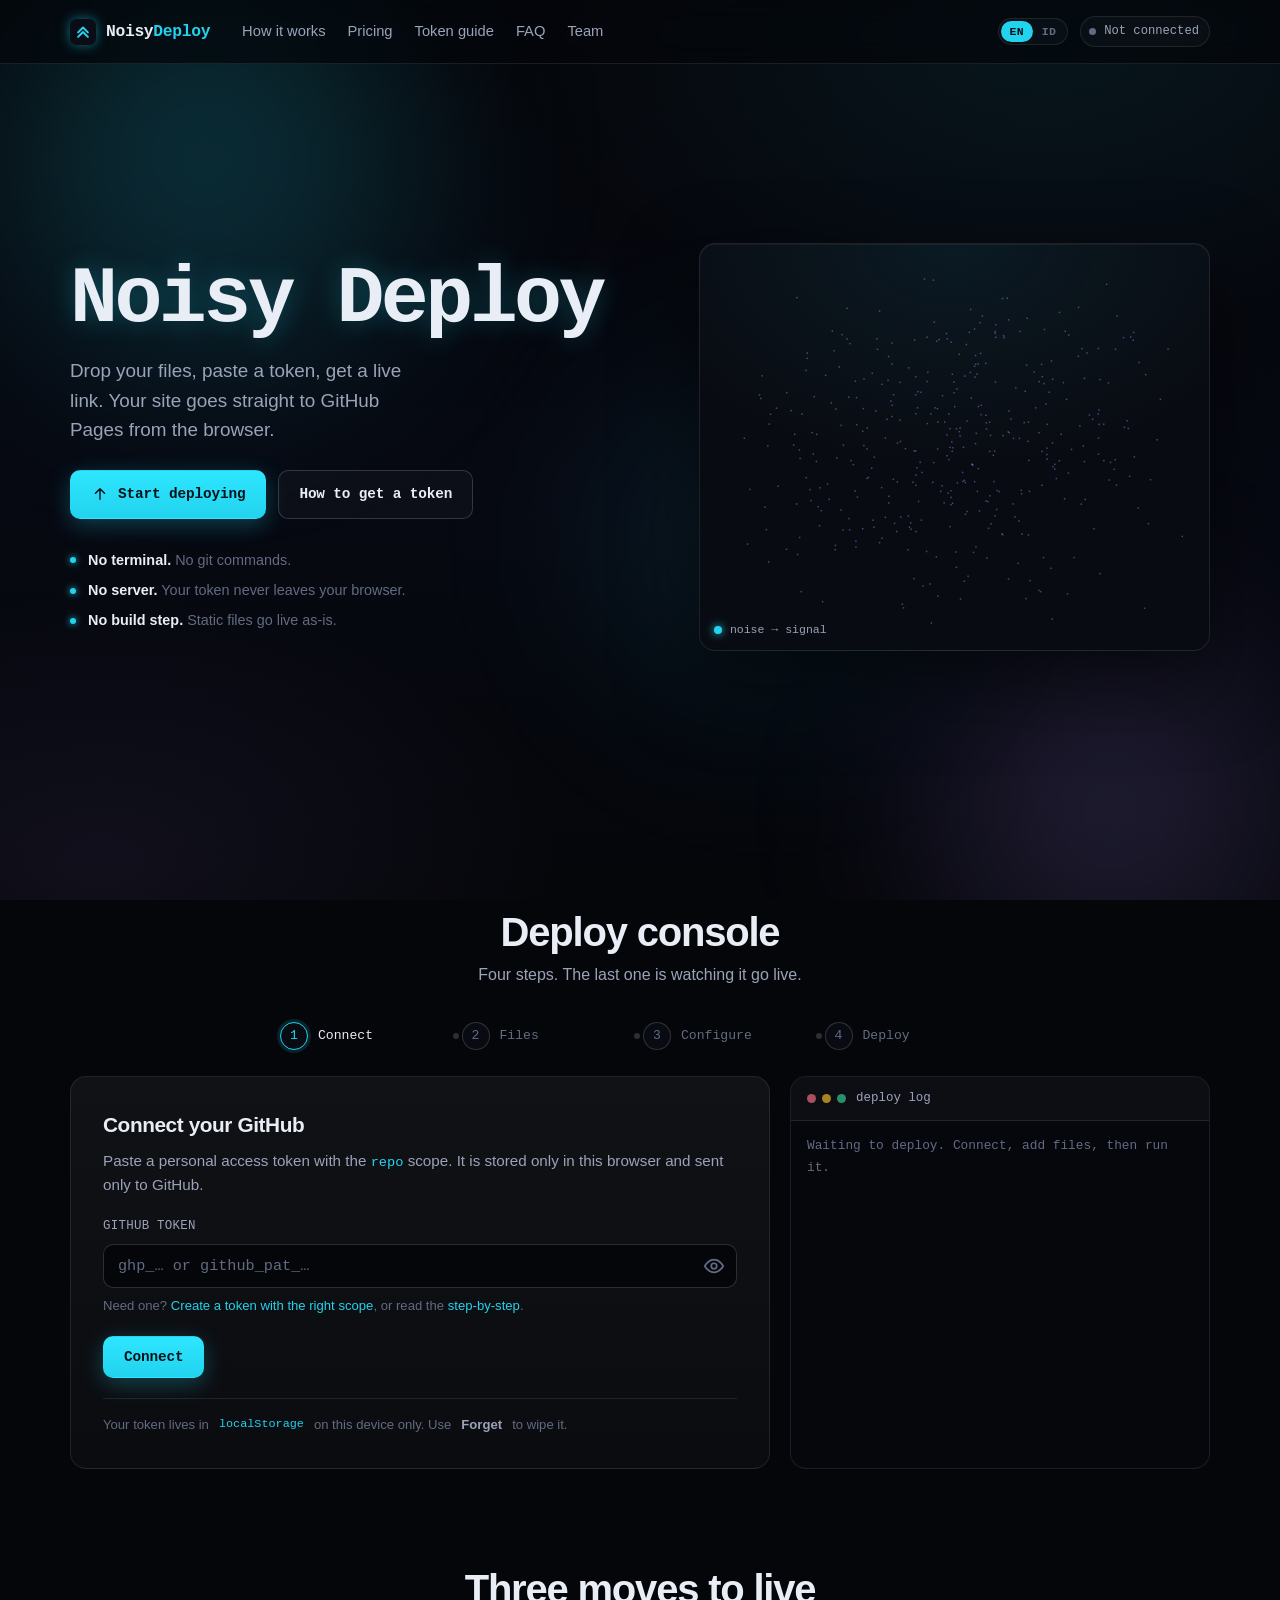
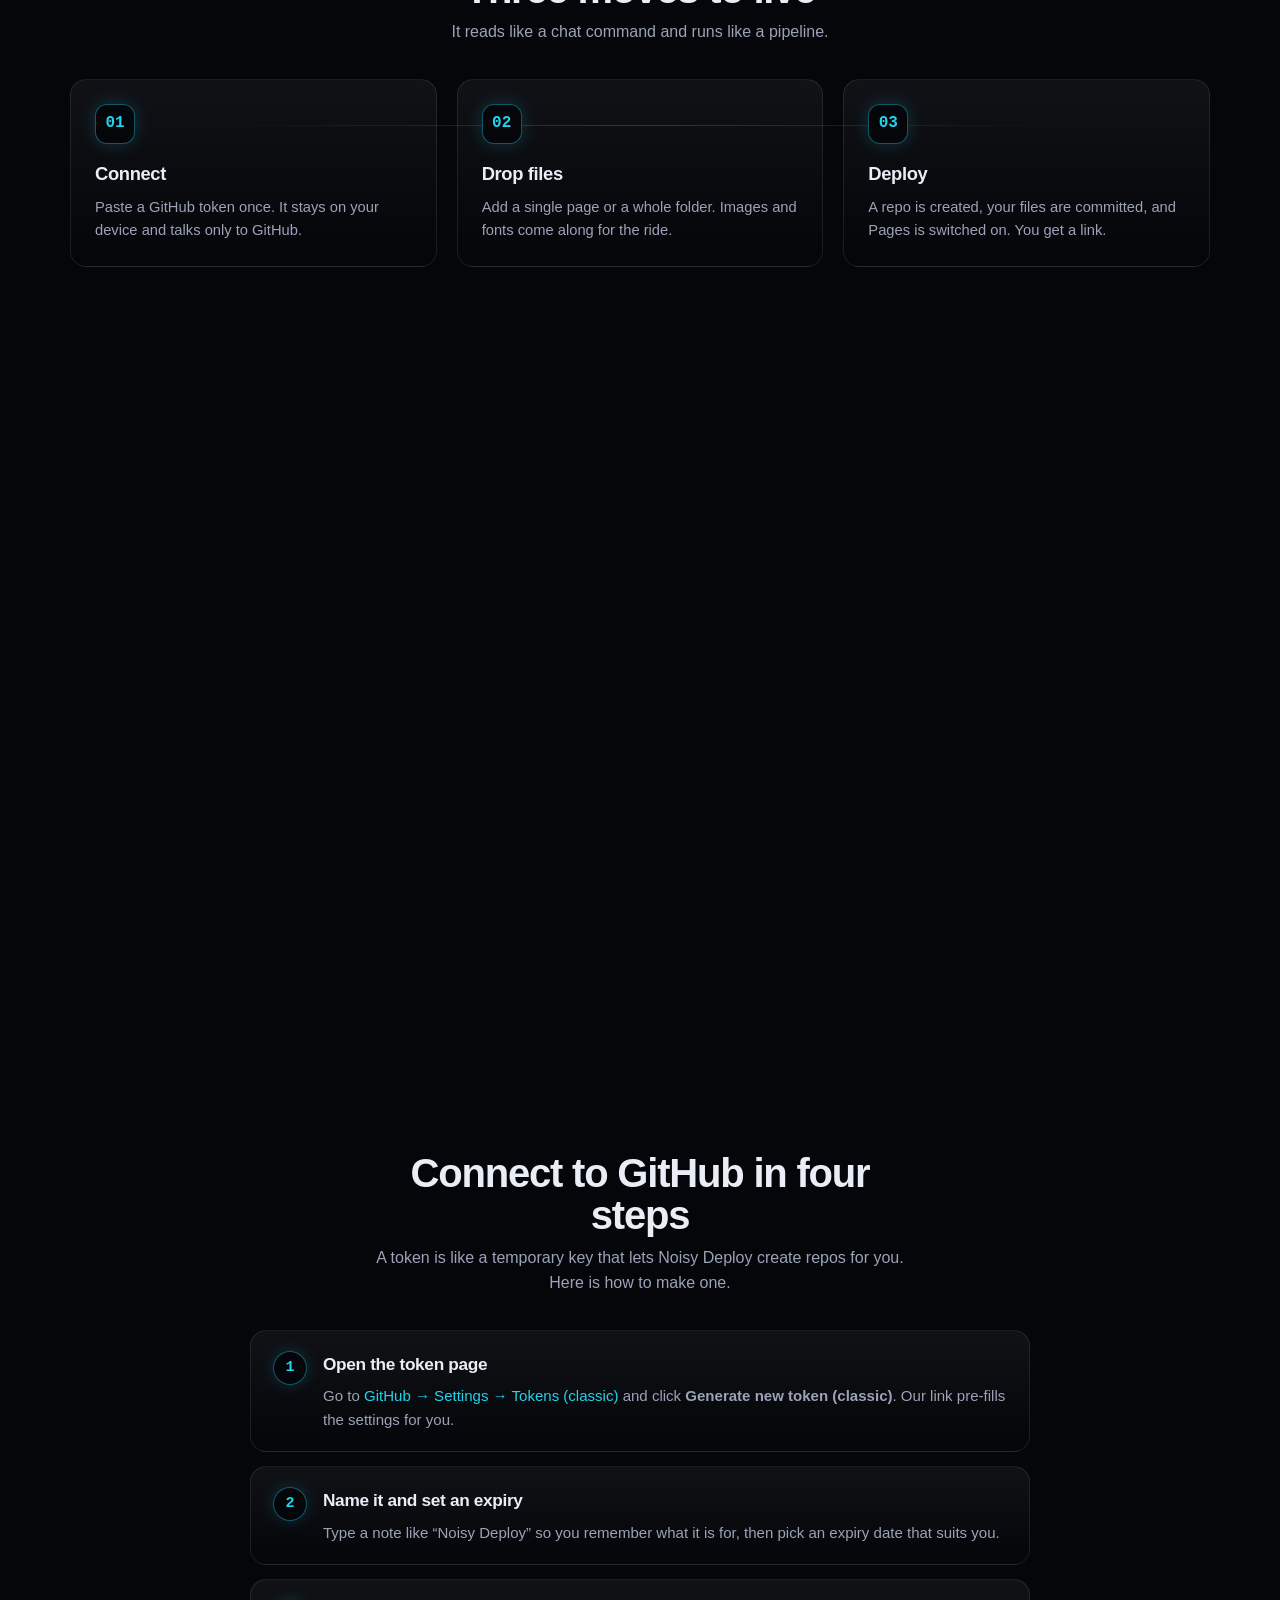
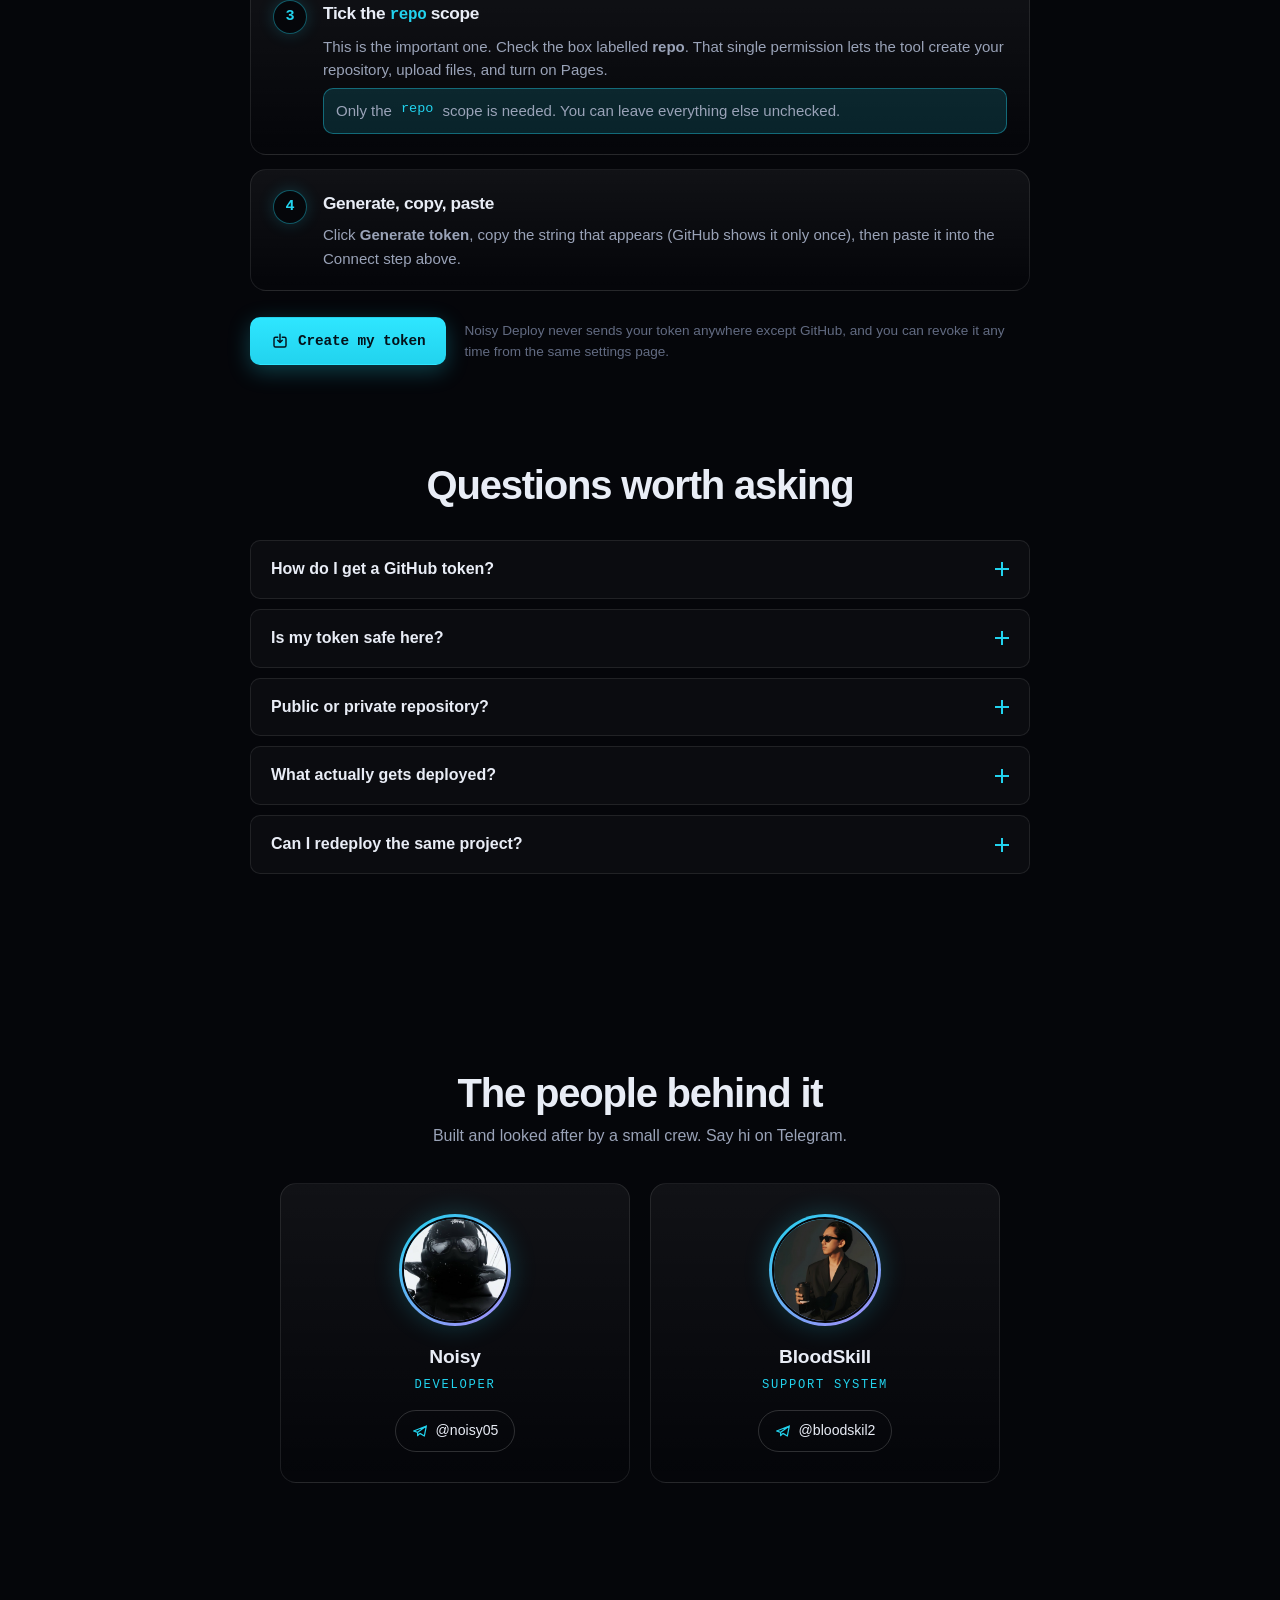
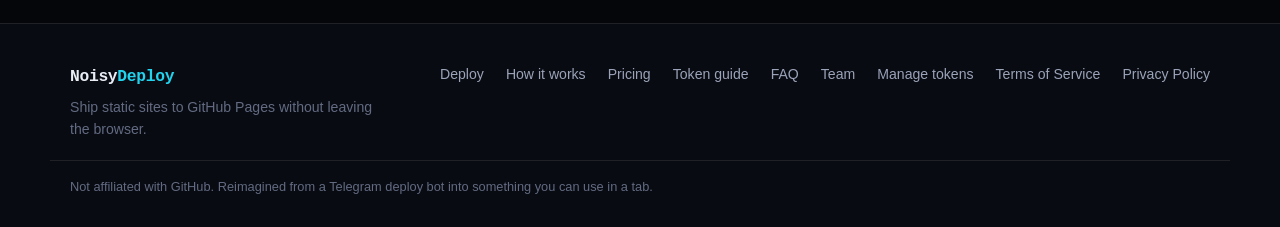
==== commit 8b22c7f6: "Auto-route payment confirm by method; mobile responsive nav + admin Co-Authored-By: Claude Opus 4.8 " ====
--- a/index.html
+++ b/index.html
@@ -74,7 +74,12 @@
         <span class="brand-name">Noisy<span class="brand-dim">Deploy</span></span>
       </a>
 
-      <nav class="nav-links" aria-label="Primary">
+      <button class="nav-toggle" id="navToggle" type="button" aria-expanded="false"
+              data-i18n-attr="aria-label:nav.menu" aria-label="Menu" aria-controls="primaryNav">
+        <svg class="i" viewBox="0 0 24 24" aria-hidden="true"><path d="M4 7h16M4 12h16M4 17h16"/></svg>
+      </button>
+
+      <nav class="nav-links" id="primaryNav" aria-label="Primary">
         <a href="#how" data-i18n="nav.how">How it works</a>
         <a href="#pricing" data-i18n="nav.pricing">Pricing</a>
         <a href="#guide" data-i18n="nav.guide">Token guide</a>
@@ -578,17 +583,14 @@
         </div>
       </div>
 
-      <!-- Step 3: confirm on Telegram -->
+      <!-- Step 3: confirm on Telegram (routes automatically to the contact set
+           for the chosen payment method: Developer or Support). -->
       <div class="pay-step">
         <h4 class="pay-step-h" data-i18n="pay.step3">3. Confirm on Telegram</h4>
-        <p class="pay-hint" data-i18n="pay.confirmHint">Send your proof to us on Telegram so we can activate Premium.</p>
+        <p class="pay-hint" id="payConfirmHint" data-i18n="pay.confirmHint">Send your proof to us on Telegram so we can activate Premium.</p>
         <div class="pay-confirm">
-          <button class="btn btn-primary btn-sm" id="btnPayDev" type="button">
-            <span class="btn-label" data-i18n="pay.viaDev">Confirm with Developer</span>
-            <span class="spinner" hidden></span>
-          </button>
-          <button class="btn btn-ghost btn-sm" id="btnPaySupport" type="button">
-            <span class="btn-label" data-i18n="pay.viaSupport">Confirm with Support</span>
+          <button class="btn btn-primary" id="btnPayConfirm" type="button">
+            <span class="btn-label" data-i18n="pay.confirm">Confirm on Telegram</span>
             <span class="spinner" hidden></span>
           </button>
         </div>
--- a/css/style.css
+++ b/css/style.css
@@ -158,6 +158,15 @@
 .nav-links { margin-left: 12px; display: flex; gap: 22px; }
 .nav-links a { color: var(--muted); font-size: 0.92rem; }
 .nav-links a:hover { color: var(--text); text-decoration: none; }
+/* Hamburger: hidden on desktop, shown on narrow screens (see media queries). */
+.nav-toggle {
+  display: none; margin-left: auto;
+  width: 40px; height: 40px; align-items: center; justify-content: center;
+  border: 1px solid var(--brd-2); border-radius: var(--r-ctrl);
+  background: transparent; color: var(--text); cursor: pointer;
+}
+.nav-toggle .i { width: 22px; height: 22px; stroke: currentColor; fill: none; stroke-width: 2; }
+.nav-toggle:hover { border-color: var(--accent); }
 .nav-status { margin-left: auto; display: flex; align-items: center; gap: 12px; }
 
 .rate {
@@ -1160,8 +1169,23 @@
   .admin-sidebar-foot { margin: 0; padding: 0; border-top: 0; }
   .admin-sidebar-foot .btn { width: auto !important; }
 }
+/* Tablet / small: fold section nav into a hamburger dropdown. */
+@media (max-width: 760px) {
+  .nav-inner { position: relative; gap: 10px; }
+  .nav-toggle { display: inline-flex; order: 3; margin-left: 8px; }
+  .nav-status { order: 2; margin-left: auto; gap: 8px; }
+  .conn-label { max-width: 92px; overflow: hidden; text-overflow: ellipsis; white-space: nowrap; }
+  .nav-links {
+    order: 4; margin: 0; display: none; flex-direction: column; gap: 0;
+    position: absolute; left: 0; right: 0; top: calc(100% + 1px);
+    background: rgba(5, 6, 10, 0.98); border-bottom: 1px solid var(--brd);
+    padding: 6px 20px 12px;
+  }
+  .nav.is-open .nav-links { display: flex; }
+  .nav-links a { padding: 13px 2px; font-size: 1rem; border-bottom: 1px solid var(--brd); }
+  .nav-links a:last-child { border-bottom: 0; }
+}
 @media (max-width: 620px) {
-  .nav-links { display: none; }
   .section-head { text-align: left; }
   .step-t { display: none; }
   .stepper { max-width: 100%; }
@@ -1176,10 +1200,20 @@
   .plans { grid-template-columns: 1fr; }
   .pay-row { flex-wrap: wrap; }
   .pay-row dt { width: auto; }
+  .pay-confirm .btn { width: 100%; }
+  .pay-method-details .pay-row .btn { margin-left: 0; }
   .admin-sidebar { flex-wrap: wrap; }
   .admin-search { width: 100%; }
   .admin-search input { flex: 1; min-width: 0; }
   .admin-item-head { flex-direction: column; }
+  .admin-topbar { flex-wrap: wrap; gap: 10px; }
+  .admin-panel-head h2 { font-size: 1.15rem; }
+  .admin-form-row { gap: 10px; }
+  .admin-form-row .btn { width: 100%; }
+  .admin-item-actions { gap: 8px; }
+  .admin-item-actions .btn { flex: 1 1 auto; justify-content: center; }
+  .admin-plan-select, select#annLevel { width: 100%; }
+  .admin-proof { max-width: 100%; }
 }
 
 /* ============================================================================
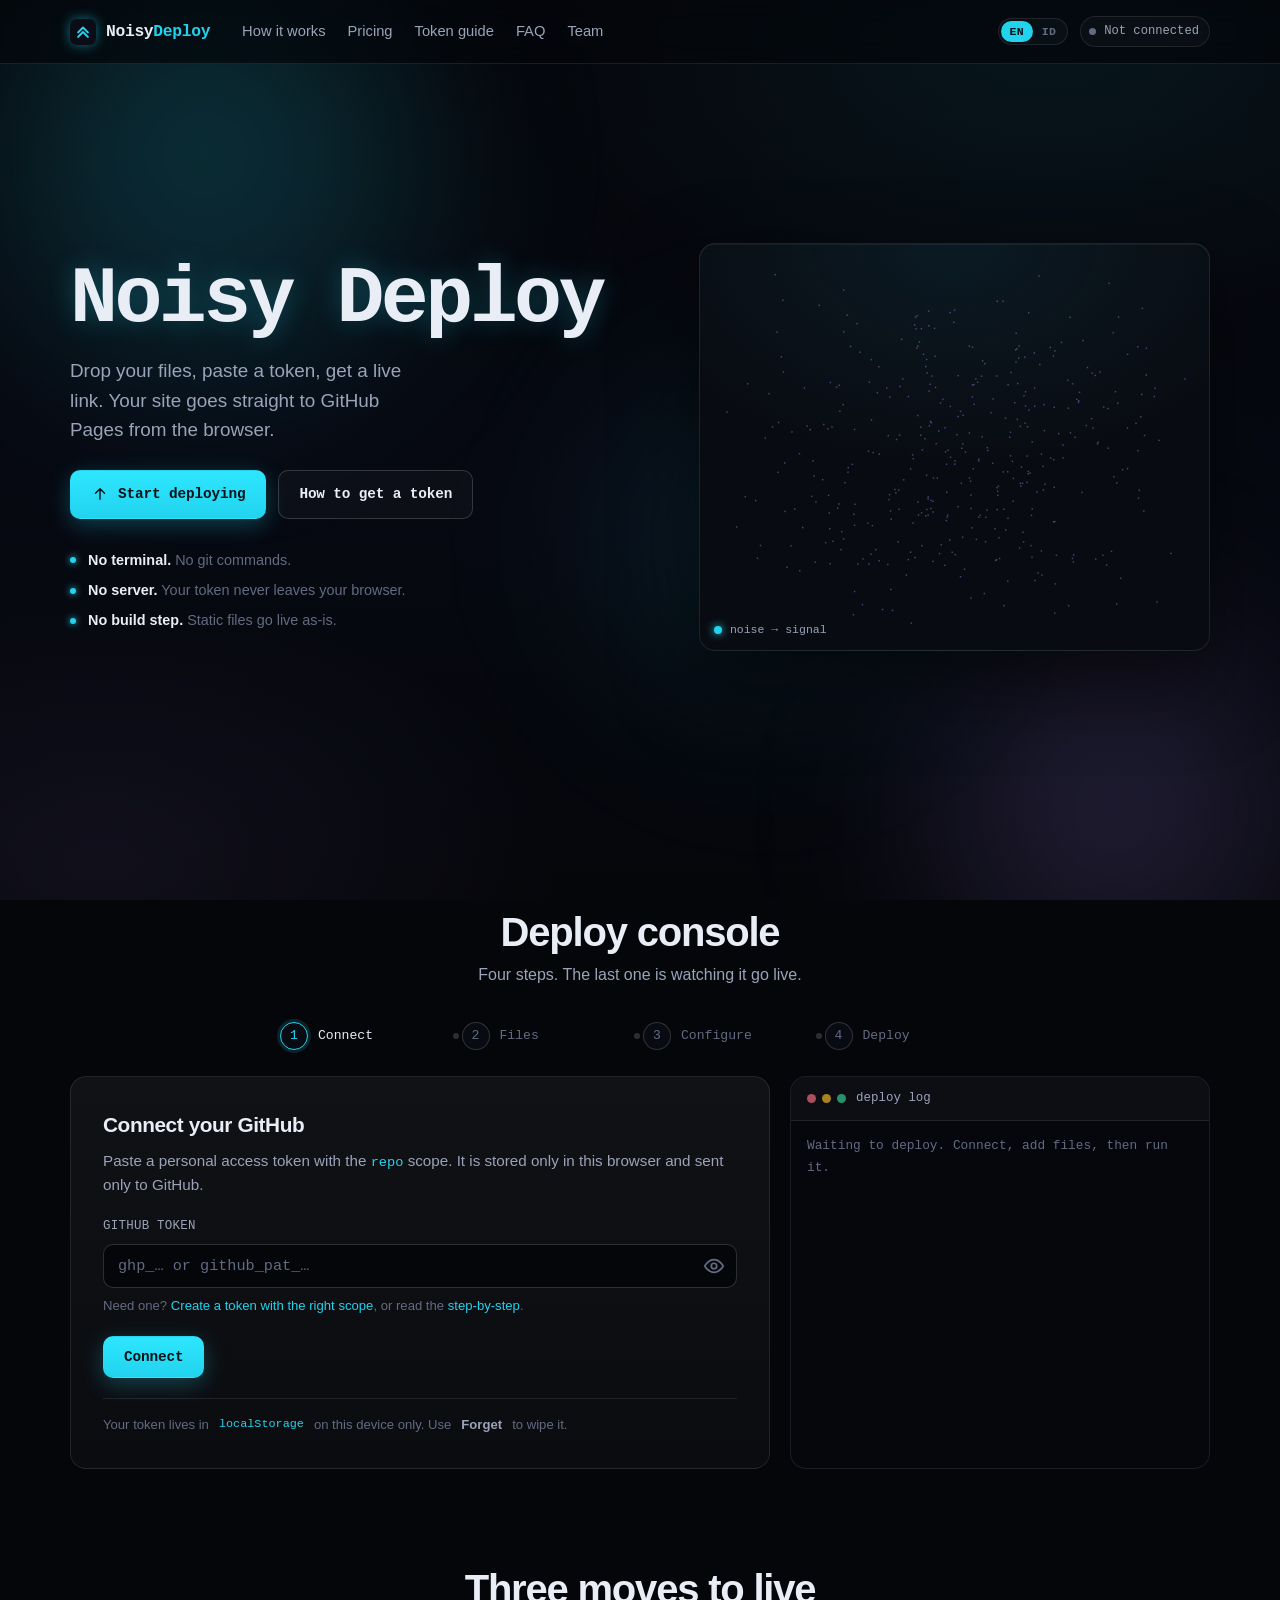
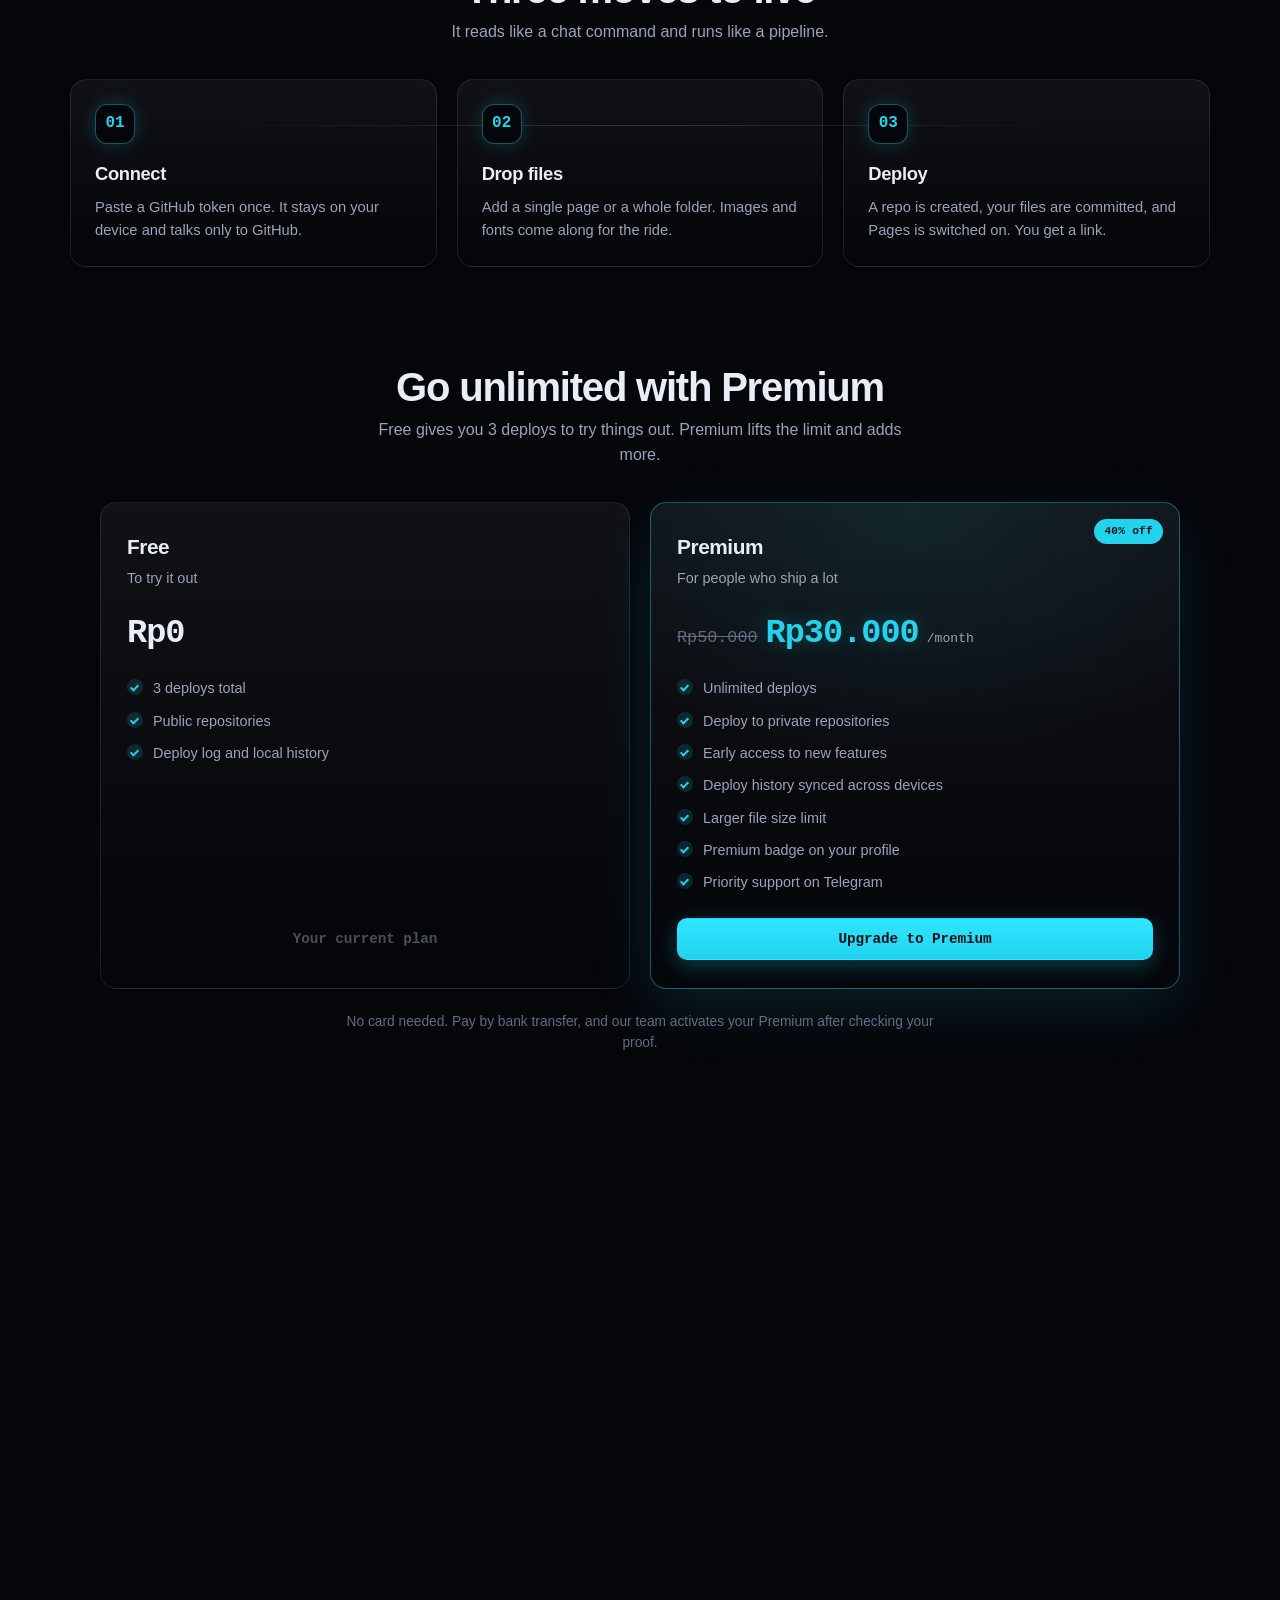
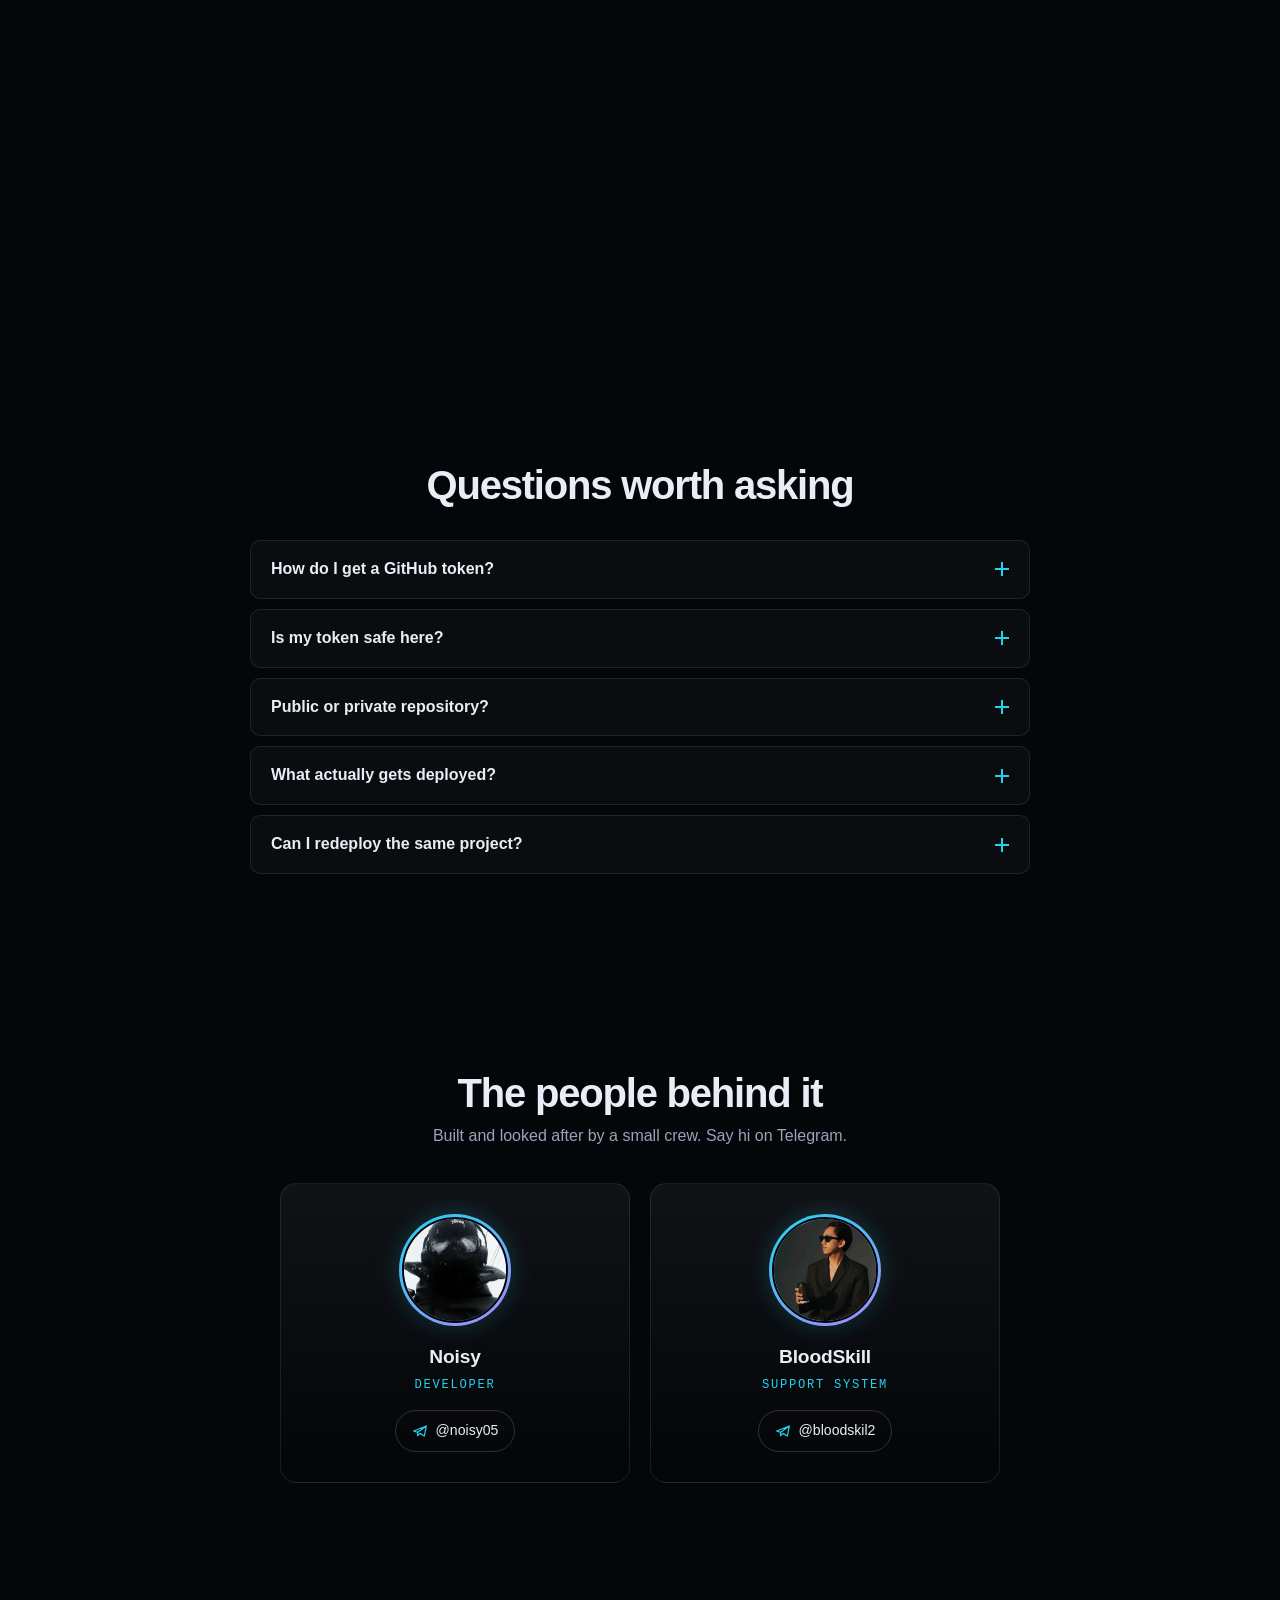
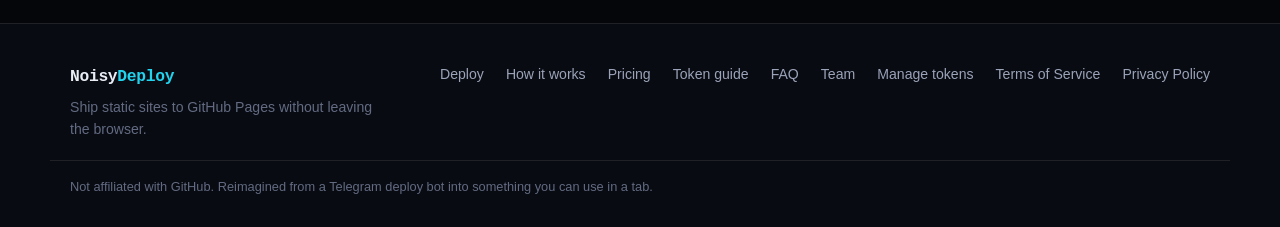
==== commit 0f04f22a: "Rework mobile nav + admin: clean dropdown, fix admin sidebar height gap Co-Authored-By: Claude Opus " ====
--- a/index.html
+++ b/index.html
@@ -79,25 +79,27 @@
         <svg class="i" viewBox="0 0 24 24" aria-hidden="true"><path d="M4 7h16M4 12h16M4 17h16"/></svg>
       </button>
 
-      <nav class="nav-links" id="primaryNav" aria-label="Primary">
-        <a href="#how" data-i18n="nav.how">How it works</a>
-        <a href="#pricing" data-i18n="nav.pricing">Pricing</a>
-        <a href="#guide" data-i18n="nav.guide">Token guide</a>
-        <a href="#faq" data-i18n="nav.faq">FAQ</a>
-        <a href="#team" data-i18n="nav.team">Team</a>
-      </nav>
-
-      <div class="nav-status">
-        <div class="lang" role="group" data-i18n-attr="aria-label:nav.lang">
-          <button class="lang-opt is-active" id="langEn" data-lang="en" type="button" aria-pressed="true">EN</button>
-          <button class="lang-opt" id="langId" data-lang="id" type="button" aria-pressed="false">ID</button>
-        </div>
-        <span class="rate" id="rate" title="GitHub API requests left this hour" hidden></span>
-        <div class="conn" id="connChip" data-state="off">
-          <img class="conn-avatar" id="connAvatar" alt="" width="22" height="22" hidden />
-          <span class="conn-dot" aria-hidden="true"></span>
-          <span class="conn-label" id="connLabel" data-i18n="conn.notConnected">Not connected</span>
-          <button class="conn-forget" id="btnForget" type="button" data-i18n="conn.forget" hidden>Forget</button>
+      <div class="nav-menu" id="navMenu">
+        <nav class="nav-links" id="primaryNav" aria-label="Primary">
+          <a href="#how" data-i18n="nav.how">How it works</a>
+          <a href="#pricing" data-i18n="nav.pricing">Pricing</a>
+          <a href="#guide" data-i18n="nav.guide">Token guide</a>
+          <a href="#faq" data-i18n="nav.faq">FAQ</a>
+          <a href="#team" data-i18n="nav.team">Team</a>
+        </nav>
+
+        <div class="nav-status">
+          <div class="lang" role="group" data-i18n-attr="aria-label:nav.lang">
+            <button class="lang-opt is-active" id="langEn" data-lang="en" type="button" aria-pressed="true">EN</button>
+            <button class="lang-opt" id="langId" data-lang="id" type="button" aria-pressed="false">ID</button>
+          </div>
+          <span class="rate" id="rate" title="GitHub API requests left this hour" hidden></span>
+          <div class="conn" id="connChip" data-state="off">
+            <img class="conn-avatar" id="connAvatar" alt="" width="22" height="22" hidden />
+            <span class="conn-dot" aria-hidden="true"></span>
+            <span class="conn-label" id="connLabel" data-i18n="conn.notConnected">Not connected</span>
+            <button class="conn-forget" id="btnForget" type="button" data-i18n="conn.forget" hidden>Forget</button>
+          </div>
         </div>
       </div>
     </div>
--- a/css/style.css
+++ b/css/style.css
@@ -168,6 +168,8 @@
 .nav-toggle .i { width: 22px; height: 22px; stroke: currentColor; fill: none; stroke-width: 2; }
 .nav-toggle:hover { border-color: var(--accent); }
 .nav-status { margin-left: auto; display: flex; align-items: center; gap: 12px; }
+/* Wrapper is transparent on desktop so links + status lay out inline in .nav-inner. */
+.nav-menu { display: contents; }
 
 .rate {
   font-family: var(--mono);
@@ -1154,36 +1156,55 @@
   .flow { grid-template-columns: 1fr; }
   .flow::before { display: none; }
 
-  /* admin: sidebar folds into a top strip, nav scrolls horizontally */
+  /* admin: sidebar folds into a top strip. Brand + logout on one row,
+     section tabs scroll horizontally on their own full-width row below. */
   .admin-shell { grid-template-columns: 1fr; }
   .admin-sidebar {
-    position: static; height: auto;
-    flex-direction: row; align-items: center; gap: 12px;
-    padding: 12px clamp(16px, 4vw, 40px);
+    position: sticky; top: 0; height: auto; z-index: 60;
+    flex-direction: row; flex-wrap: wrap; align-items: center; gap: 10px 12px;
+    padding: 10px clamp(16px, 4vw, 40px);
     border-right: 0; border-bottom: 1px solid var(--brd);
   }
-  .admin-sidebar .brand { margin: 0; flex: none; }
-  .admin-nav { flex-direction: row; overflow-x: auto; gap: 4px; }
-  .admin-tab { white-space: nowrap; }
+  .admin-sidebar .brand { margin: 0; flex: 1 1 auto; min-width: 0; }
+  .admin-sidebar-foot { order: 1; margin: 0; padding: 0; border-top: 0; }
+  .admin-sidebar-foot .btn { width: auto !important; }
+  .admin-nav {
+    order: 2; flex: 1 1 100%; flex-direction: row;
+    min-width: 0; overflow-x: auto; gap: 6px;
+    padding-bottom: 2px; -webkit-overflow-scrolling: touch;
+  }
+  .admin-tab { white-space: nowrap; flex: none; padding: 9px 13px; }
   .admin-tab span:first-of-type { flex: none; }
-  .admin-sidebar-foot { margin: 0; padding: 0; border-top: 0; }
-  .admin-sidebar-foot .btn { width: auto !important; }
+  /* avoid a second sticky layer overlapping the folded sidebar strip */
+  .admin-topbar { position: static; }
 }
 /* Tablet / small: fold section nav into a hamburger dropdown. */
 @media (max-width: 760px) {
-  .nav-inner { position: relative; gap: 10px; }
-  .nav-toggle { display: inline-flex; order: 3; margin-left: 8px; }
-  .nav-status { order: 2; margin-left: auto; gap: 8px; }
-  .conn-label { max-width: 92px; overflow: hidden; text-overflow: ellipsis; white-space: nowrap; }
-  .nav-links {
-    order: 4; margin: 0; display: none; flex-direction: column; gap: 0;
+  /* Top bar collapses to: brand (left) + hamburger (right). Everything else
+     drops into a single, evenly-stacked dropdown panel. */
+  .nav-inner { position: relative; gap: 12px; }
+  .nav-toggle { display: inline-flex; margin-left: auto; }
+
+  .nav-menu {
+    display: none; flex-direction: column; align-items: stretch; gap: 0;
     position: absolute; left: 0; right: 0; top: calc(100% + 1px);
-    background: rgba(5, 6, 10, 0.98); border-bottom: 1px solid var(--brd);
-    padding: 6px 20px 12px;
+    background: rgba(5, 6, 10, 0.98);
+    border-top: 1px solid var(--brd); border-bottom: 1px solid var(--brd);
+    padding: 8px 20px 16px;
+    max-height: calc(100vh - 60px); overflow-y: auto;
   }
-  .nav.is-open .nav-links { display: flex; }
-  .nav-links a { padding: 13px 2px; font-size: 1rem; border-bottom: 1px solid var(--brd); }
+  .nav.is-open .nav-menu { display: flex; }
+
+  .nav-links { margin: 0; display: flex; flex-direction: column; gap: 0; }
+  .nav-links a { padding: 14px 2px; font-size: 1rem; border-bottom: 1px solid var(--brd); }
   .nav-links a:last-child { border-bottom: 0; }
+
+  .nav-status {
+    margin-left: 0; order: 0; flex-wrap: wrap; gap: 12px;
+    padding-top: 14px; margin-top: 8px; border-top: 1px solid var(--brd);
+  }
+  .conn { flex: 1 1 auto; justify-content: flex-start; }
+  .conn-label { max-width: none; }
 }
 @media (max-width: 620px) {
   .section-head { text-align: left; }
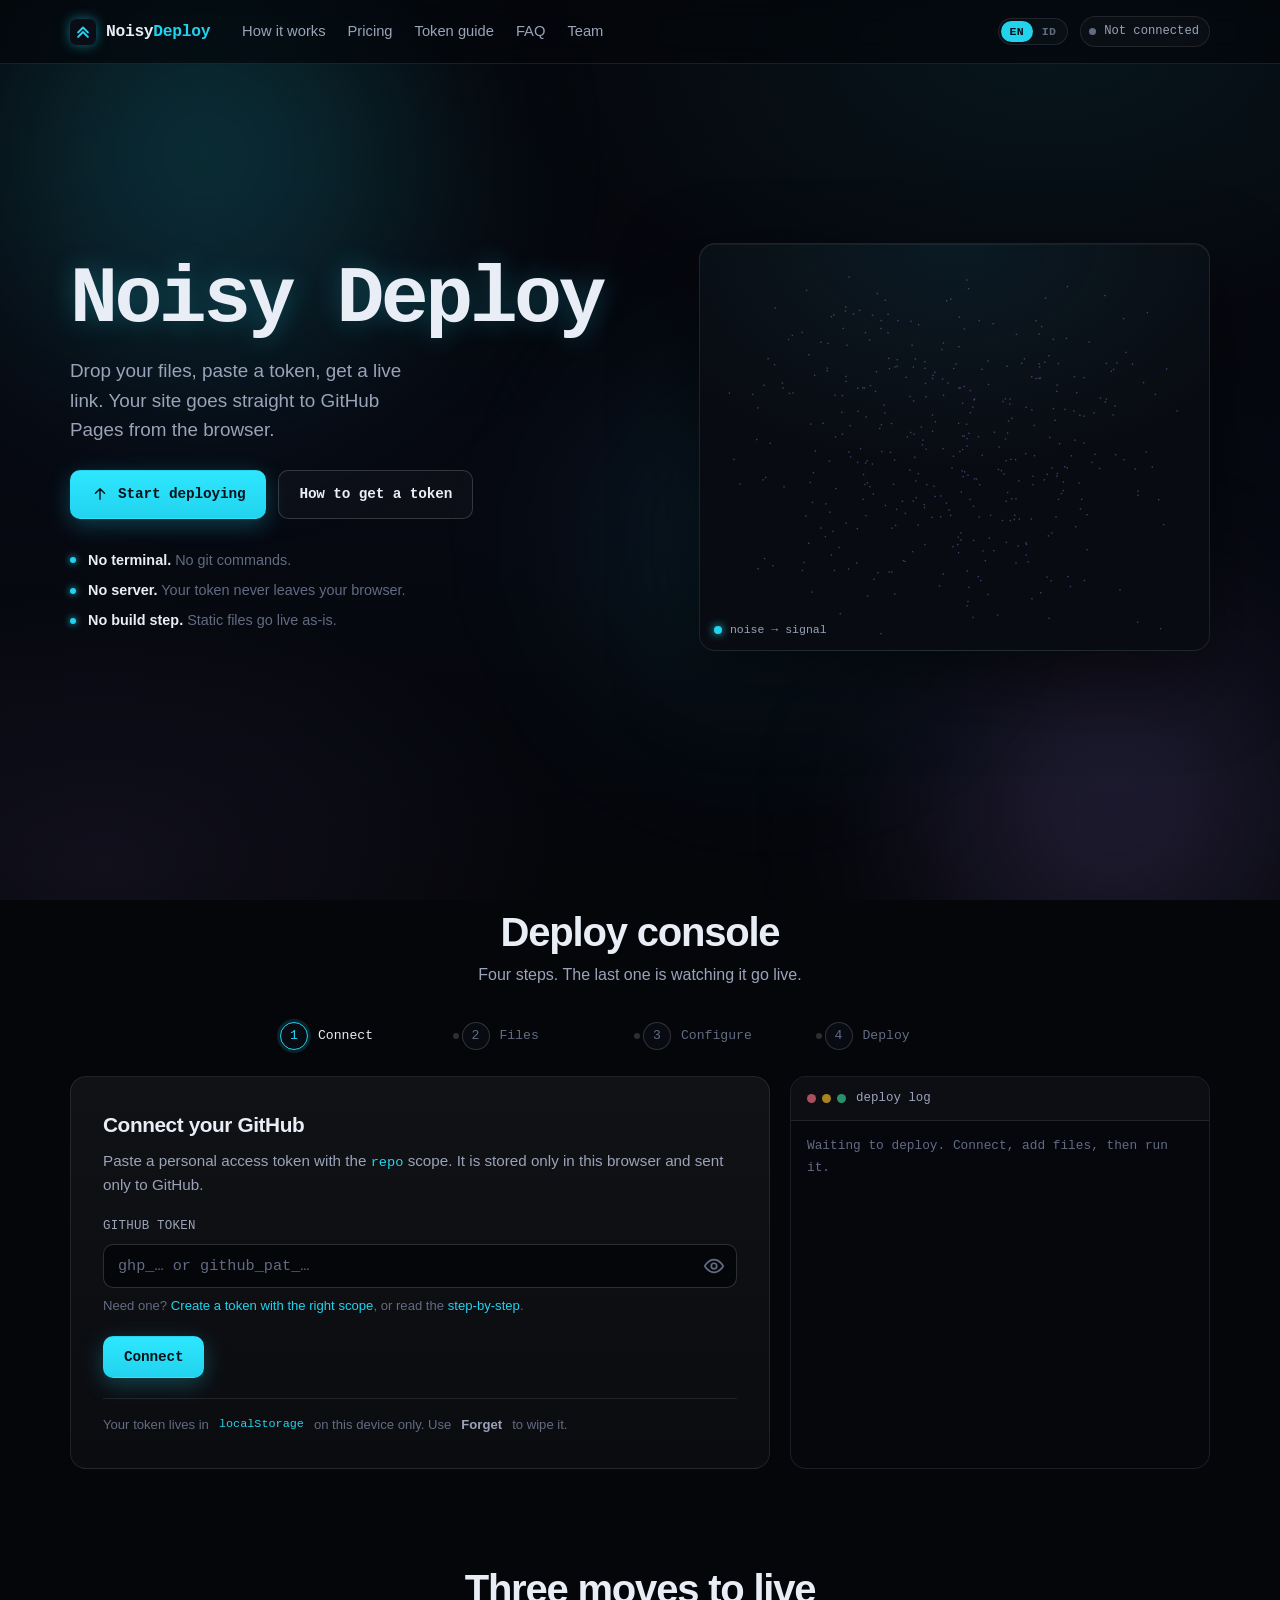
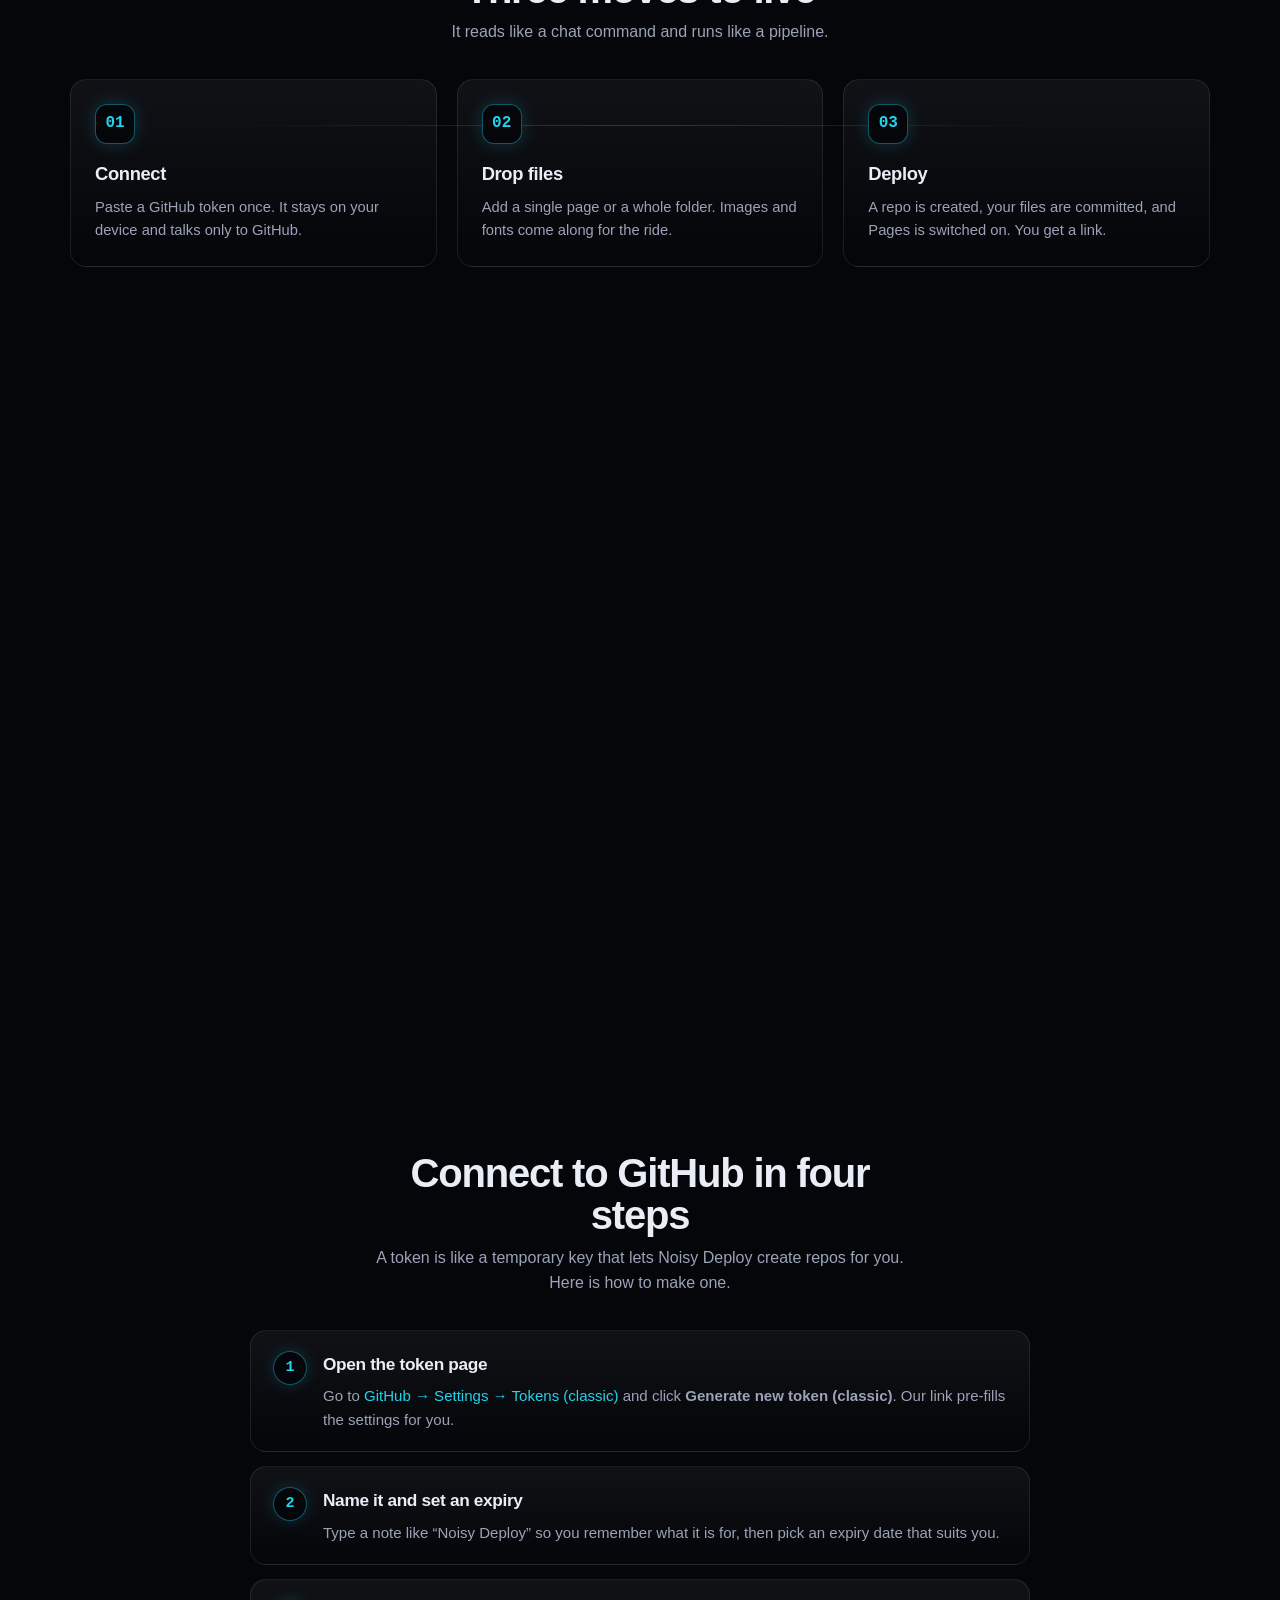
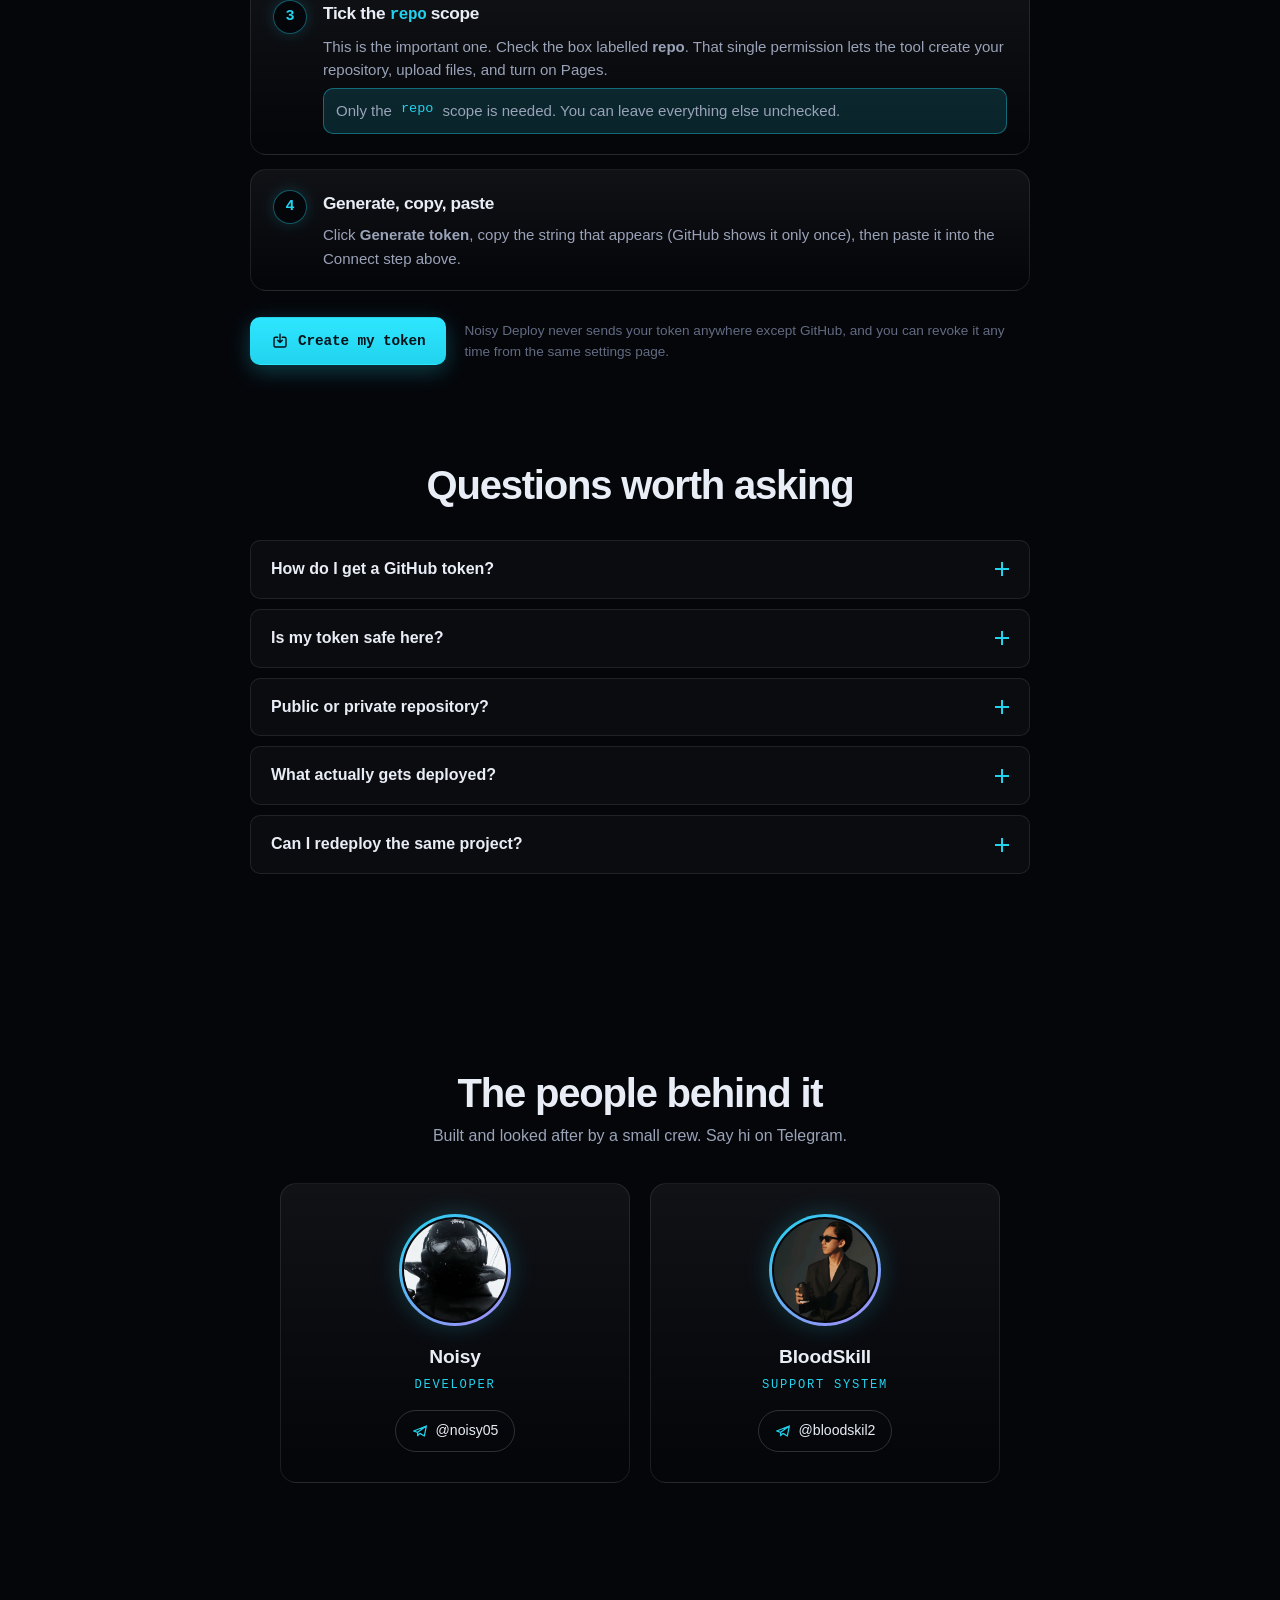
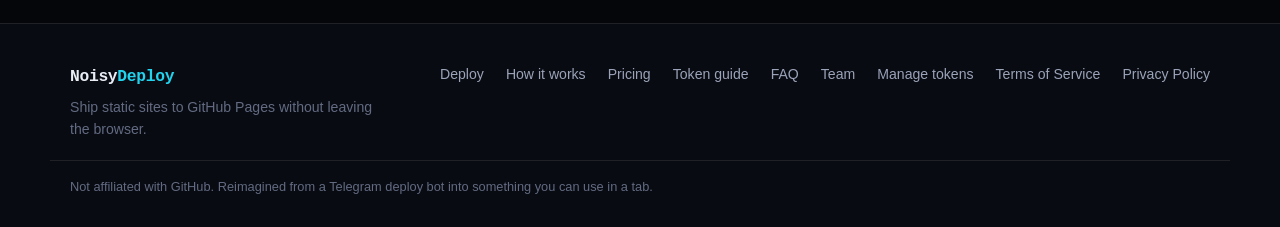
==== commit 8e9d9848: "Add OG/Twitter social share image + meta, apple-touch-icon, and footer on legal pages" ====
--- a/index.html
+++ b/index.html
@@ -14,11 +14,21 @@
   <meta name="color-scheme" content="dark" />
   <meta name="theme-color" content="#05060a" />
   <link rel="icon" type="image/svg+xml" href="assets/favicon.svg" />
-
-  <!-- Open Graph -->
+  <link rel="apple-touch-icon" href="assets/apple-touch-icon.png" />
+
+  <!-- Open Graph / social share preview -->
   <meta property="og:title" content="Noisy Deploy" />
-  <meta property="og:description" content="Ship any static site to GitHub Pages from your browser." />
+  <meta property="og:description" content="Ship any static site to GitHub Pages from your browser. Drop your files, paste a token, get a live link." />
   <meta property="og:type" content="website" />
+  <meta property="og:url" content="https://noisydeployment.devs.surf/" />
+  <meta property="og:image" content="https://noisydeployment.devs.surf/assets/og-image.png" />
+  <meta property="og:image:width" content="1200" />
+  <meta property="og:image:height" content="630" />
+  <meta property="og:image:alt" content="Noisy Deploy: ship to GitHub Pages" />
+  <meta name="twitter:card" content="summary_large_image" />
+  <meta name="twitter:title" content="Noisy Deploy" />
+  <meta name="twitter:description" content="Ship any static site to GitHub Pages from your browser." />
+  <meta name="twitter:image" content="https://noisydeployment.devs.surf/assets/og-image.png" />
 
   <link rel="stylesheet" href="css/style.css" />
   <link rel="stylesheet" href="css/animations.css" />
--- a/css/style.css
+++ b/css/style.css
@@ -52,7 +52,7 @@
    (.modal, .admin-login, .spinner set display, which would otherwise show a
    hidden element). Keep this ABOVE those rules. */
 [hidden] { display: none !important; }
-html { scroll-behavior: smooth; -webkit-text-size-adjust: 100%; }
+html { scroll-behavior: smooth; -webkit-text-size-adjust: 100%; overflow-x: clip; }
 @media (prefers-reduced-motion: reduce) { html { scroll-behavior: auto; } }
 
 body {
@@ -61,7 +61,7 @@
   background: var(--bg);
   line-height: 1.55;
   min-height: 100dvh;
-  overflow-x: hidden;
+  overflow-x: clip;
   -webkit-font-smoothing: antialiased;
   text-rendering: optimizeLegibility;
 }
@@ -377,8 +377,11 @@
   gap: 20px;
   align-items: stretch;
 }
-.panels { position: relative; }
+.console-grid > * { min-width: 0; }
+.panels { position: relative; min-width: 0; }
 .panel {
+  min-width: 0;
+  overflow-wrap: anywhere;
   border: 1px solid var(--brd);
   border-radius: var(--r-panel);
   background: linear-gradient(180deg, var(--panel-2), var(--panel));
@@ -1052,7 +1055,7 @@
 .admin-sidebar-foot { margin-top: 8px; padding-top: 12px; border-top: 1px solid var(--brd); }
 
 /* ---- content column: top bar + panels ---- */
-.admin-content { min-width: 0; display: flex; flex-direction: column; }
+.admin-content { min-width: 0; max-width: 100%; display: flex; flex-direction: column; overflow-wrap: anywhere; }
 .admin-topbar {
   position: sticky; top: 0; z-index: 50;
   display: flex; align-items: center; justify-content: space-between; gap: 16px;
@@ -1067,7 +1070,7 @@
 
 /* ---- panels ---- */
 .admin-main {
-  max-width: 1080px; width: 100%;
+  max-width: 1080px; width: 100%; min-width: 0;
   padding: 26px clamp(16px, 4vw, 40px) 80px;
 }
 .admin-panel-head {
@@ -1084,18 +1087,20 @@
 .admin-search input { min-width: min(280px, 60vw); }
 
 /* ---- list + items ---- */
-.admin-list { display: grid; gap: 14px; }
+.admin-list { display: grid; gap: 14px; min-width: 0; }
 .admin-empty { color: var(--faint); font-size: 0.9rem; padding: 20px 0; }
 .admin-item {
   border: 1px solid var(--brd); border-radius: var(--r-panel);
   background: linear-gradient(180deg, var(--panel-2), var(--panel));
   padding: 18px 20px;
+  min-width: 0; overflow-wrap: anywhere;
 }
 .admin-item-head {
   display: flex; align-items: flex-start; justify-content: space-between; gap: 14px;
-}
-.admin-item-title { font-family: var(--mono); font-weight: 600; font-size: 0.98rem; }
-.admin-item-sub { color: var(--muted); font-size: 0.82rem; margin-top: 3px; }
+  min-width: 0;
+}
+.admin-item-title { font-family: var(--mono); font-weight: 600; font-size: 0.98rem; min-width: 0; overflow-wrap: anywhere; }
+.admin-item-sub { color: var(--muted); font-size: 0.82rem; margin-top: 3px; min-width: 0; overflow-wrap: anywhere; }
 .admin-item-body { margin-top: 12px; }
 .admin-item-actions {
   margin-top: 14px; display: flex; gap: 8px; flex-wrap: wrap; align-items: center;
@@ -1158,25 +1163,29 @@
 
   /* admin: sidebar folds into a top strip. Brand + logout on one row,
      section tabs scroll horizontally on their own full-width row below. */
-  .admin-shell { grid-template-columns: 1fr; }
+  .admin-shell { grid-template-columns: 1fr; grid-template-rows: auto 1fr; align-content: start; }
   .admin-sidebar {
     position: sticky; top: 0; height: auto; z-index: 60;
     flex-direction: row; flex-wrap: wrap; align-items: center; gap: 10px 12px;
     padding: 10px clamp(16px, 4vw, 40px);
     border-right: 0; border-bottom: 1px solid var(--brd);
+    /* solid opaque fill: the desktop gradient's top stop (--panel-2) is nearly
+       transparent, so as a sticky strip it let scrolled content bleed through. */
+    background: var(--bg-1);
   }
   .admin-sidebar .brand { margin: 0; flex: 1 1 auto; min-width: 0; }
   .admin-sidebar-foot { order: 1; margin: 0; padding: 0; border-top: 0; }
   .admin-sidebar-foot .btn { width: auto !important; }
   .admin-nav {
-    order: 2; flex: 1 1 100%; flex-direction: row;
-    min-width: 0; overflow-x: auto; gap: 6px;
-    padding-bottom: 2px; -webkit-overflow-scrolling: touch;
+    order: 2; flex: 1 1 100%; flex-direction: row; flex-wrap: wrap;
+    min-width: 0; gap: 6px; padding-bottom: 2px;
   }
-  .admin-tab { white-space: nowrap; flex: none; padding: 9px 13px; }
+  .admin-tab { width: auto; white-space: nowrap; flex: 0 1 auto; padding: 9px 12px; }
   .admin-tab span:first-of-type { flex: none; }
-  /* avoid a second sticky layer overlapping the folded sidebar strip */
-  .admin-topbar { position: static; }
+  /* avoid a second sticky layer overlapping the folded sidebar strip; also drop
+     the translucent blur bar, which some in-app browsers (Telegram/IG) render
+     see-through because they lack backdrop-filter support. */
+  .admin-topbar { position: static; background: var(--bg-1); backdrop-filter: none; }
 }
 /* Tablet / small: fold section nav into a hamburger dropdown. */
 @media (max-width: 760px) {
@@ -1199,12 +1208,21 @@
   .nav-links a { padding: 14px 2px; font-size: 1rem; border-bottom: 1px solid var(--brd); }
   .nav-links a:last-child { border-bottom: 0; }
 
-  .nav-status {
+  .nav-menu .nav-status {
     margin-left: 0; order: 0; flex-wrap: wrap; gap: 12px;
     padding-top: 14px; margin-top: 8px; border-top: 1px solid var(--brd);
   }
-  .conn { flex: 1 1 auto; justify-content: flex-start; }
-  .conn-label { max-width: none; }
+  .nav-menu .conn { flex: 1 1 auto; justify-content: flex-start; }
+  .nav-menu .conn-label { max-width: none; }
+
+  /* Legal pages (terms/privacy) have no hamburger: brand + language on row 1,
+     the "back to app" button spans its own full-width row below. */
+  .nav-plain, .nav-plain .nav-inner { height: auto; }
+  .nav-plain .nav-inner { flex-wrap: wrap; padding-top: 12px; padding-bottom: 12px; gap: 12px; }
+  .nav-plain .nav-status { display: contents; }
+  .nav-plain .brand { flex: 1 1 auto; }
+  .nav-plain .lang { margin-left: auto; }
+  .nav-plain .btn { flex: 1 1 100%; justify-content: center; }
 }
 @media (max-width: 620px) {
   .section-head { text-align: left; }
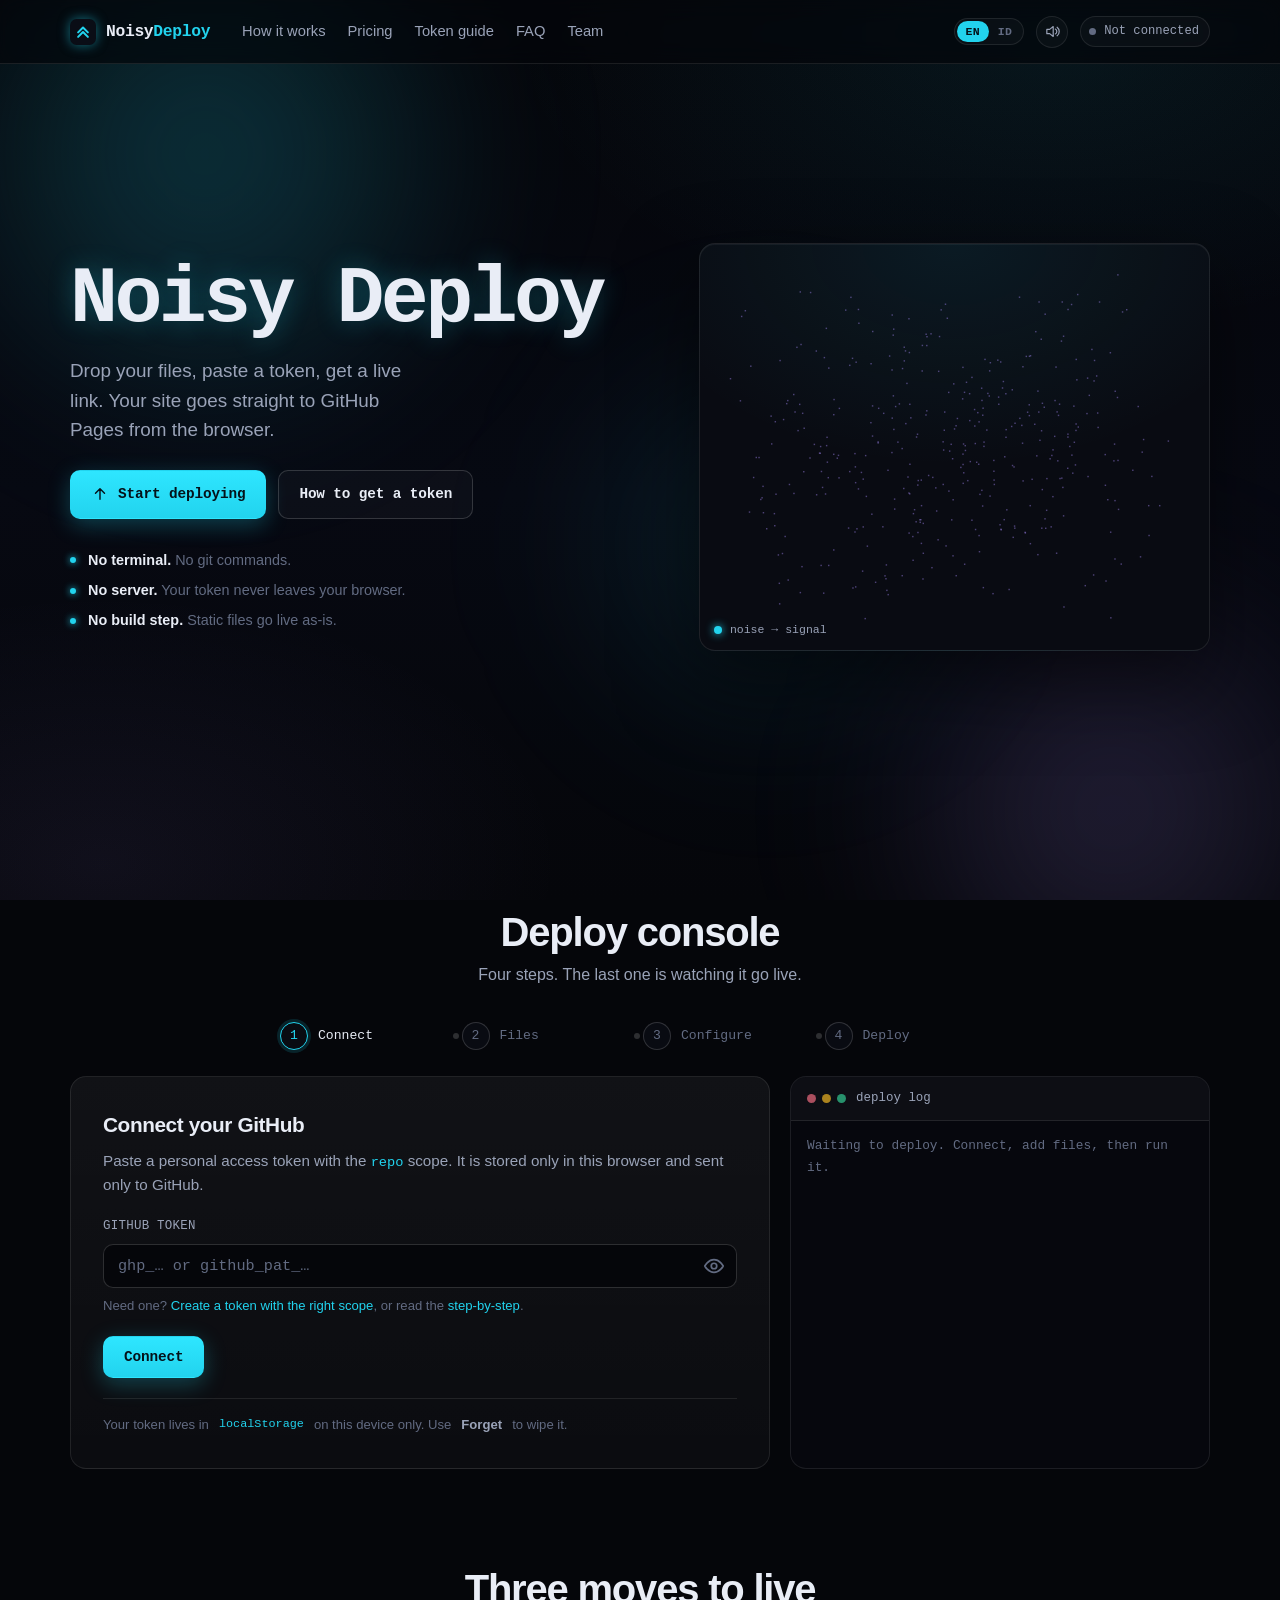
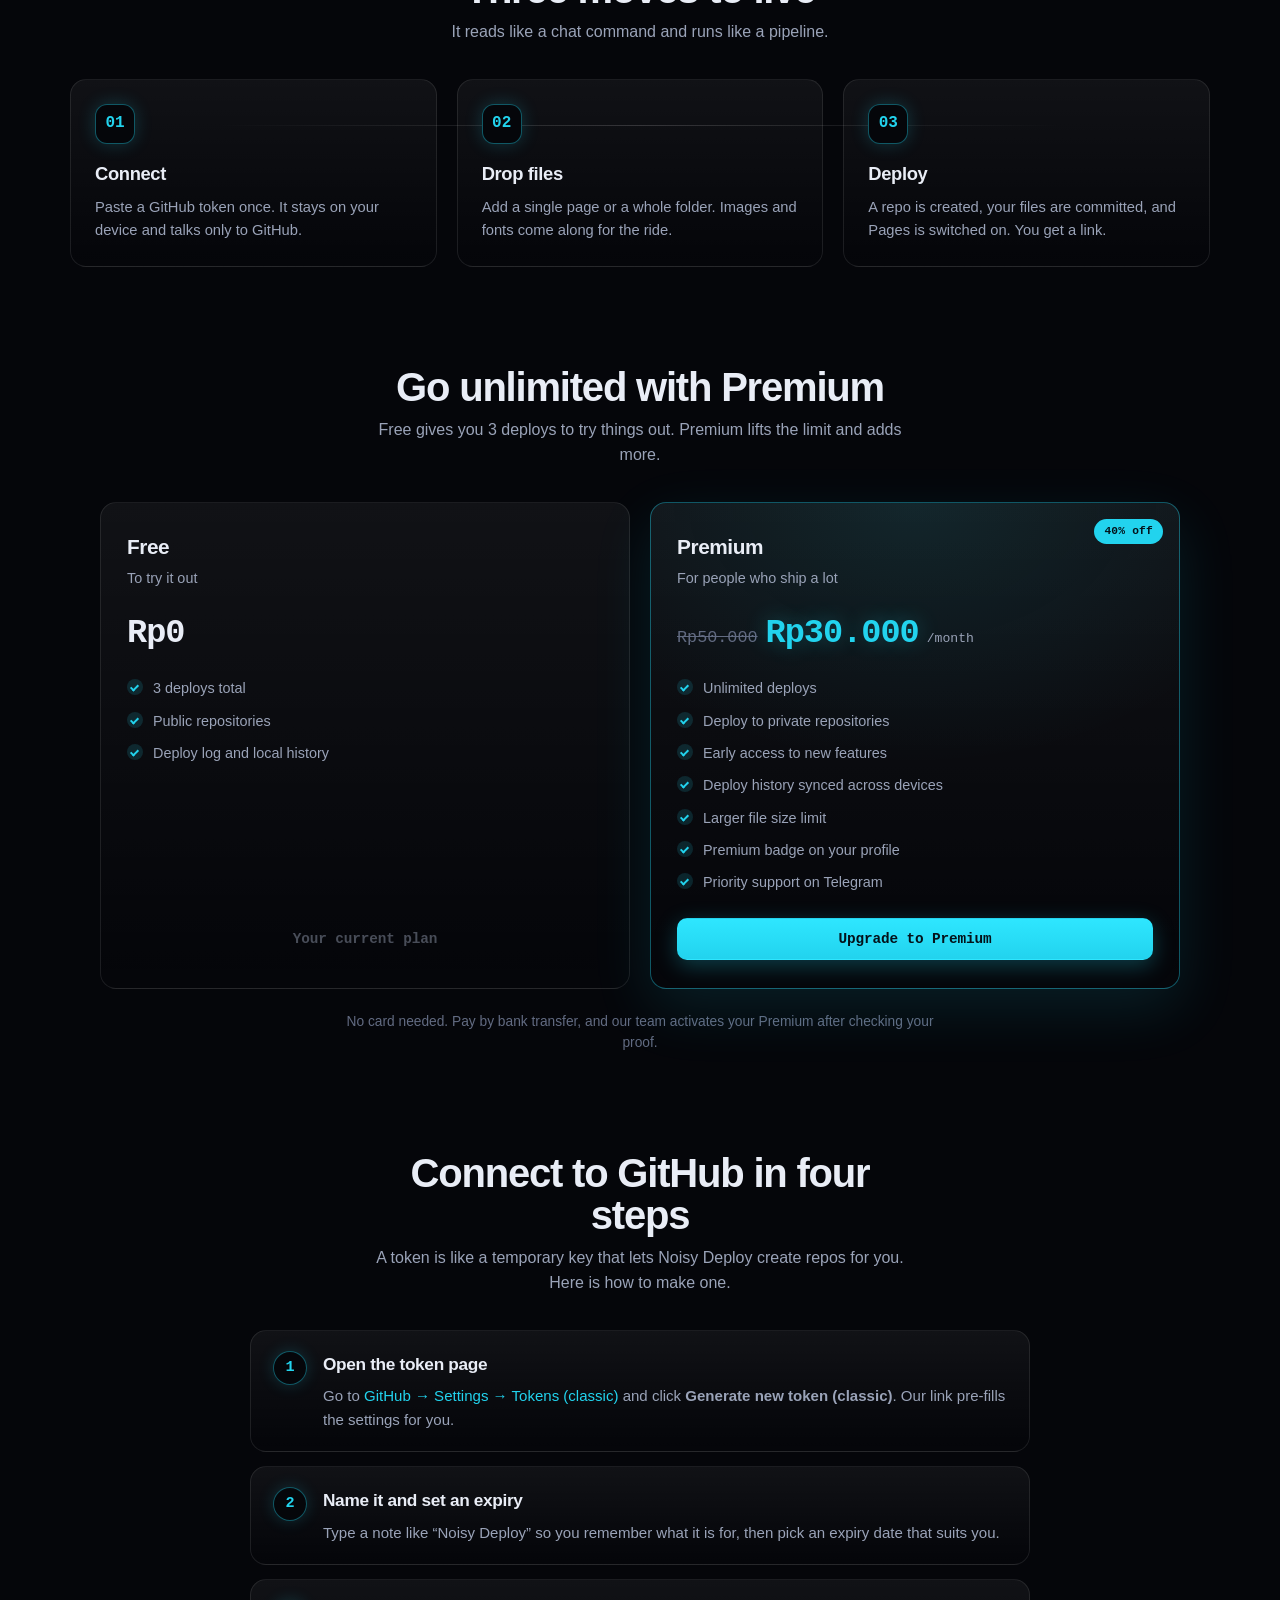
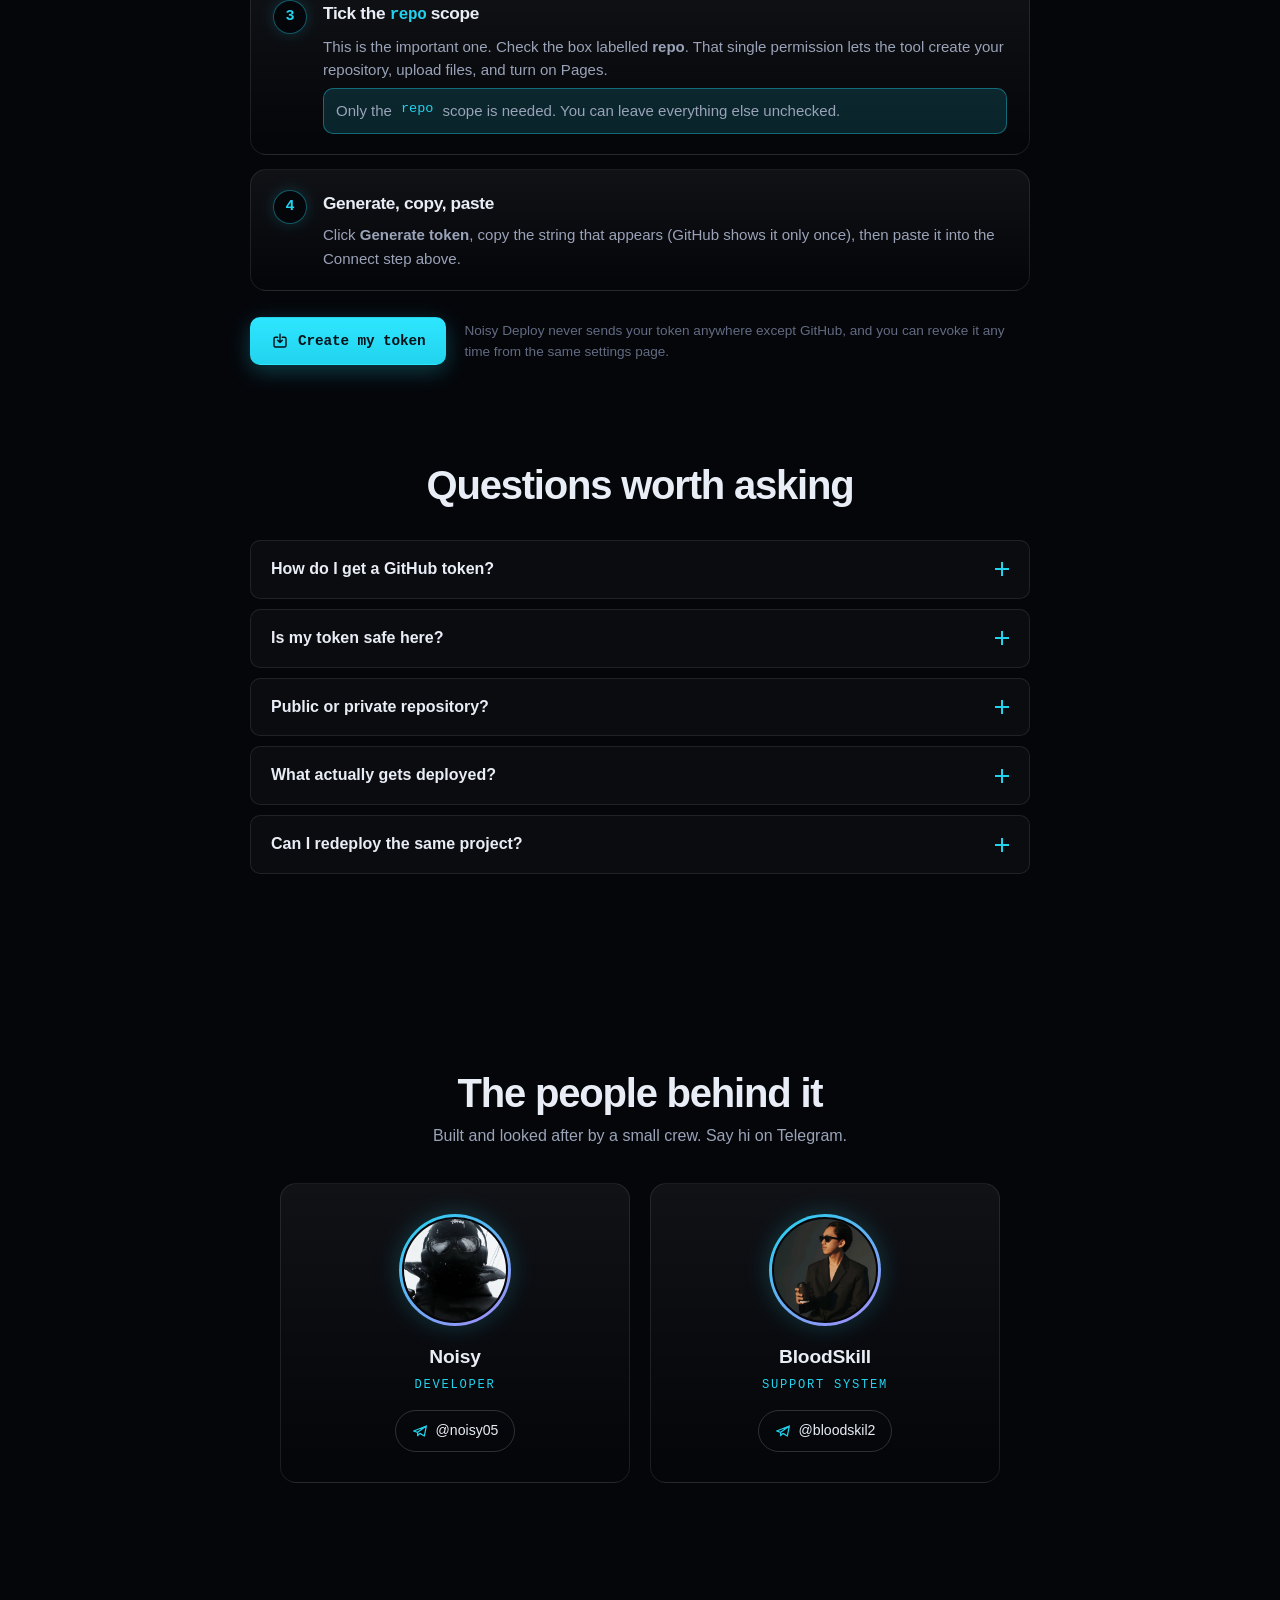
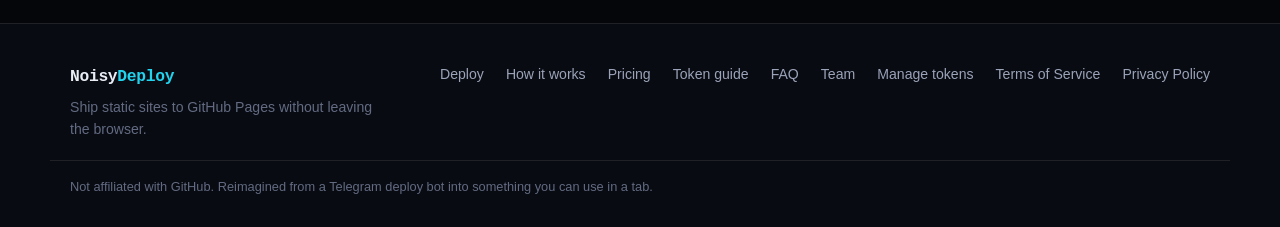
==== commit 175c8362: "Interactive hero particles + synthetic click sounds with mute toggle Hero canvas now reacts to the p" ====
--- a/index.html
+++ b/index.html
@@ -103,6 +103,10 @@
             <button class="lang-opt is-active" id="langEn" data-lang="en" type="button" aria-pressed="true">EN</button>
             <button class="lang-opt" id="langId" data-lang="id" type="button" aria-pressed="false">ID</button>
           </div>
+          <button class="sound-toggle" id="soundToggle" type="button" aria-pressed="true" title="Sound" aria-label="Toggle click sound">
+            <svg class="i i-on" viewBox="0 0 24 24" aria-hidden="true"><path d="M4 9v6h4l5 4V5L8 9H4z"/><path d="M16 8.5a4 4 0 0 1 0 7"/><path d="M18.5 6a7.5 7.5 0 0 1 0 12"/></svg>
+            <svg class="i i-off" viewBox="0 0 24 24" aria-hidden="true"><path d="M4 9v6h4l5 4V5L8 9H4z"/><path d="M17 9.5l4 5M21 9.5l-4 5"/></svg>
+          </button>
           <span class="rate" id="rate" title="GitHub API requests left this hour" hidden></span>
           <div class="conn" id="connChip" data-state="off">
             <img class="conn-avatar" id="connAvatar" alt="" width="22" height="22" hidden />
@@ -620,6 +624,7 @@
   <script src="js/config.js"></script>
   <script src="js/i18n.js"></script>
   <script src="js/fx.js"></script>
+  <script src="js/sfx.js"></script>
   <script src="js/github.js"></script>
   <script src="js/supabase.js"></script>
   <script src="js/quota.js"></script>
--- a/css/style.css
+++ b/css/style.css
@@ -219,6 +219,20 @@
 }
 .lang-opt:hover { color: var(--muted); }
 .lang-opt.is-active { color: #04121a; background: var(--accent); }
+
+.sound-toggle {
+  display: inline-flex; align-items: center; justify-content: center;
+  width: 32px; height: 32px; padding: 0;
+  border: 1px solid var(--brd); border-radius: var(--r-pill);
+  background: var(--panel); color: var(--muted); cursor: pointer;
+  transition: color 0.18s ease, border-color 0.18s ease, background 0.18s ease;
+}
+.sound-toggle:hover { color: var(--accent); border-color: var(--accent); }
+.sound-toggle .i { width: 17px; height: 17px; fill: none; stroke: currentColor; stroke-width: 1.7; stroke-linecap: round; stroke-linejoin: round; }
+.sound-toggle .i-off { display: none; }
+.sound-toggle.is-muted { color: var(--faint); }
+.sound-toggle.is-muted .i-on { display: none; }
+.sound-toggle.is-muted .i-off { display: block; }
 
 /* --------------------------------------------------------------- layout */
 main { display: block; }
@@ -732,7 +746,7 @@
 
 /* --------------------------------------------------------------- toasts */
 .toasts {
-  position: fixed; right: 18px; bottom: 18px; z-index: 80;
+  position: fixed; right: 18px; bottom: 18px; z-index: 120;
   display: grid; gap: 10px; max-width: min(360px, calc(100vw - 36px));
 }
 .toast {
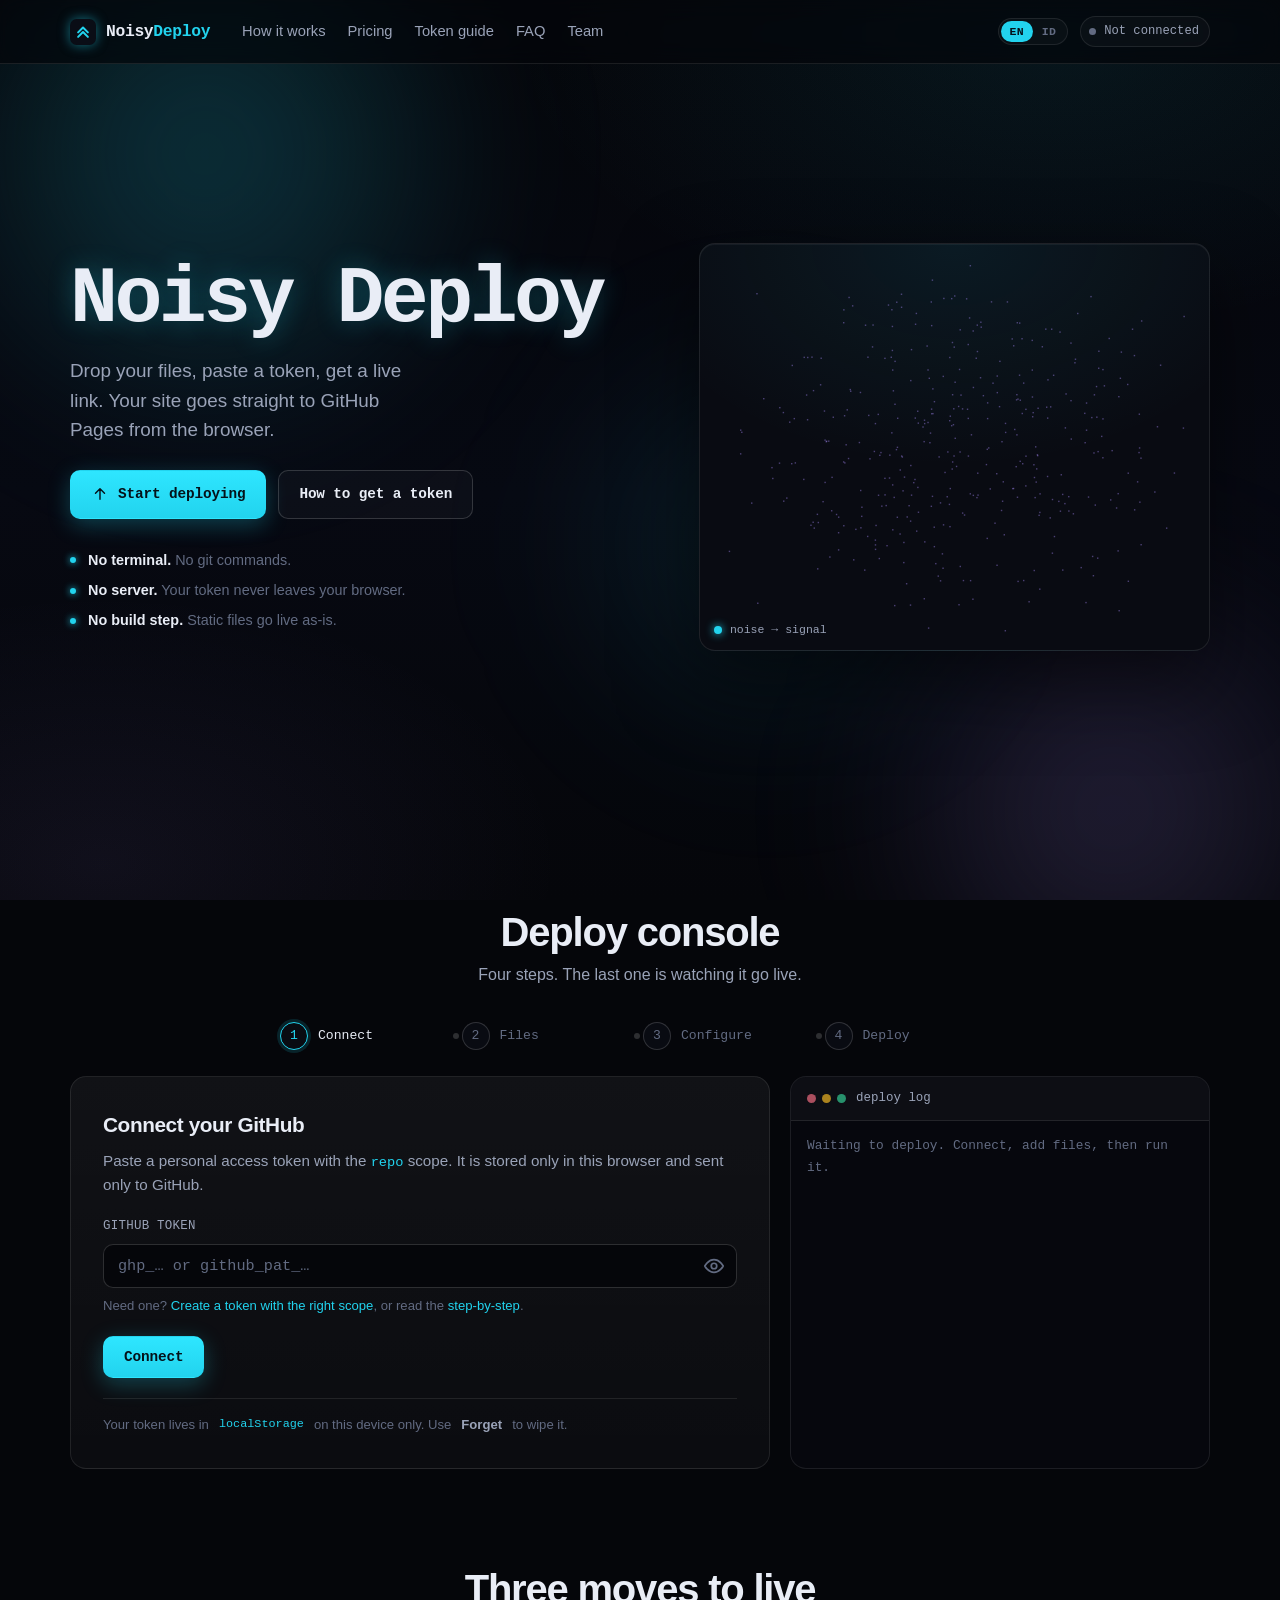
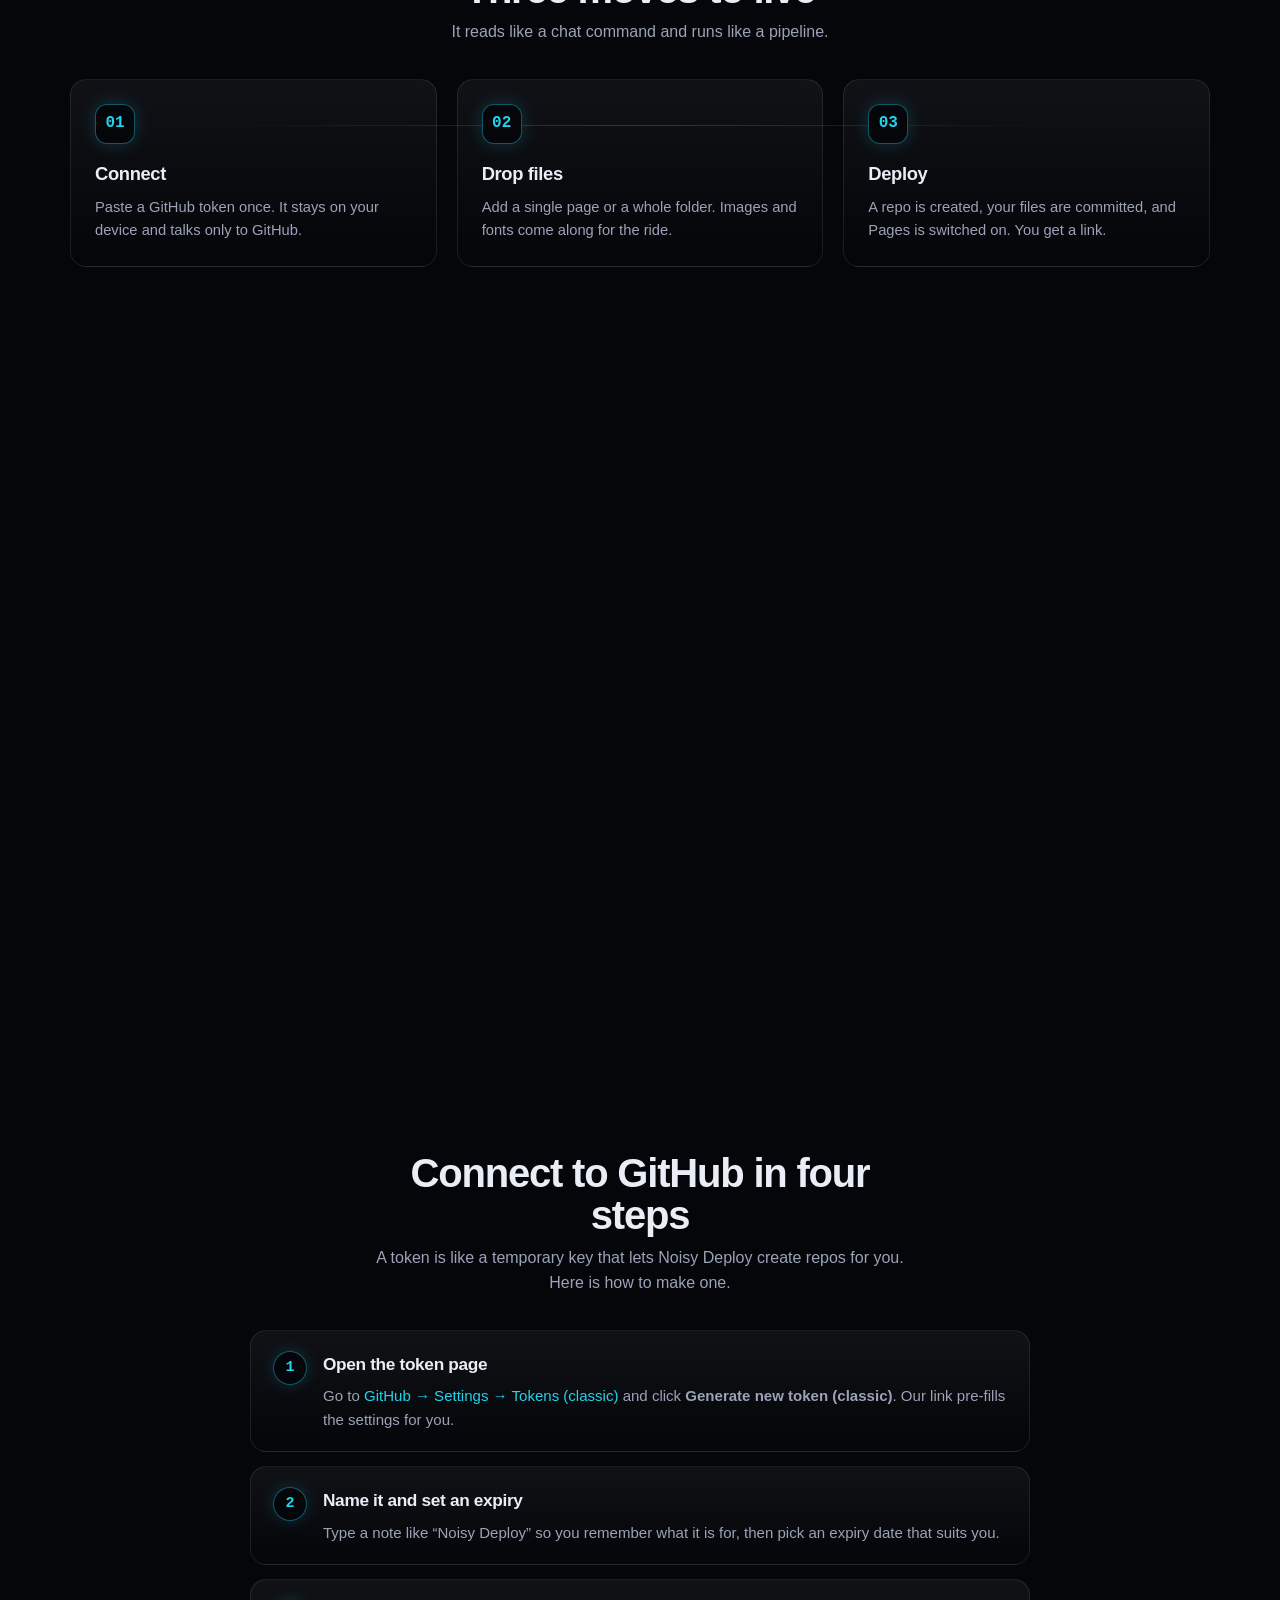
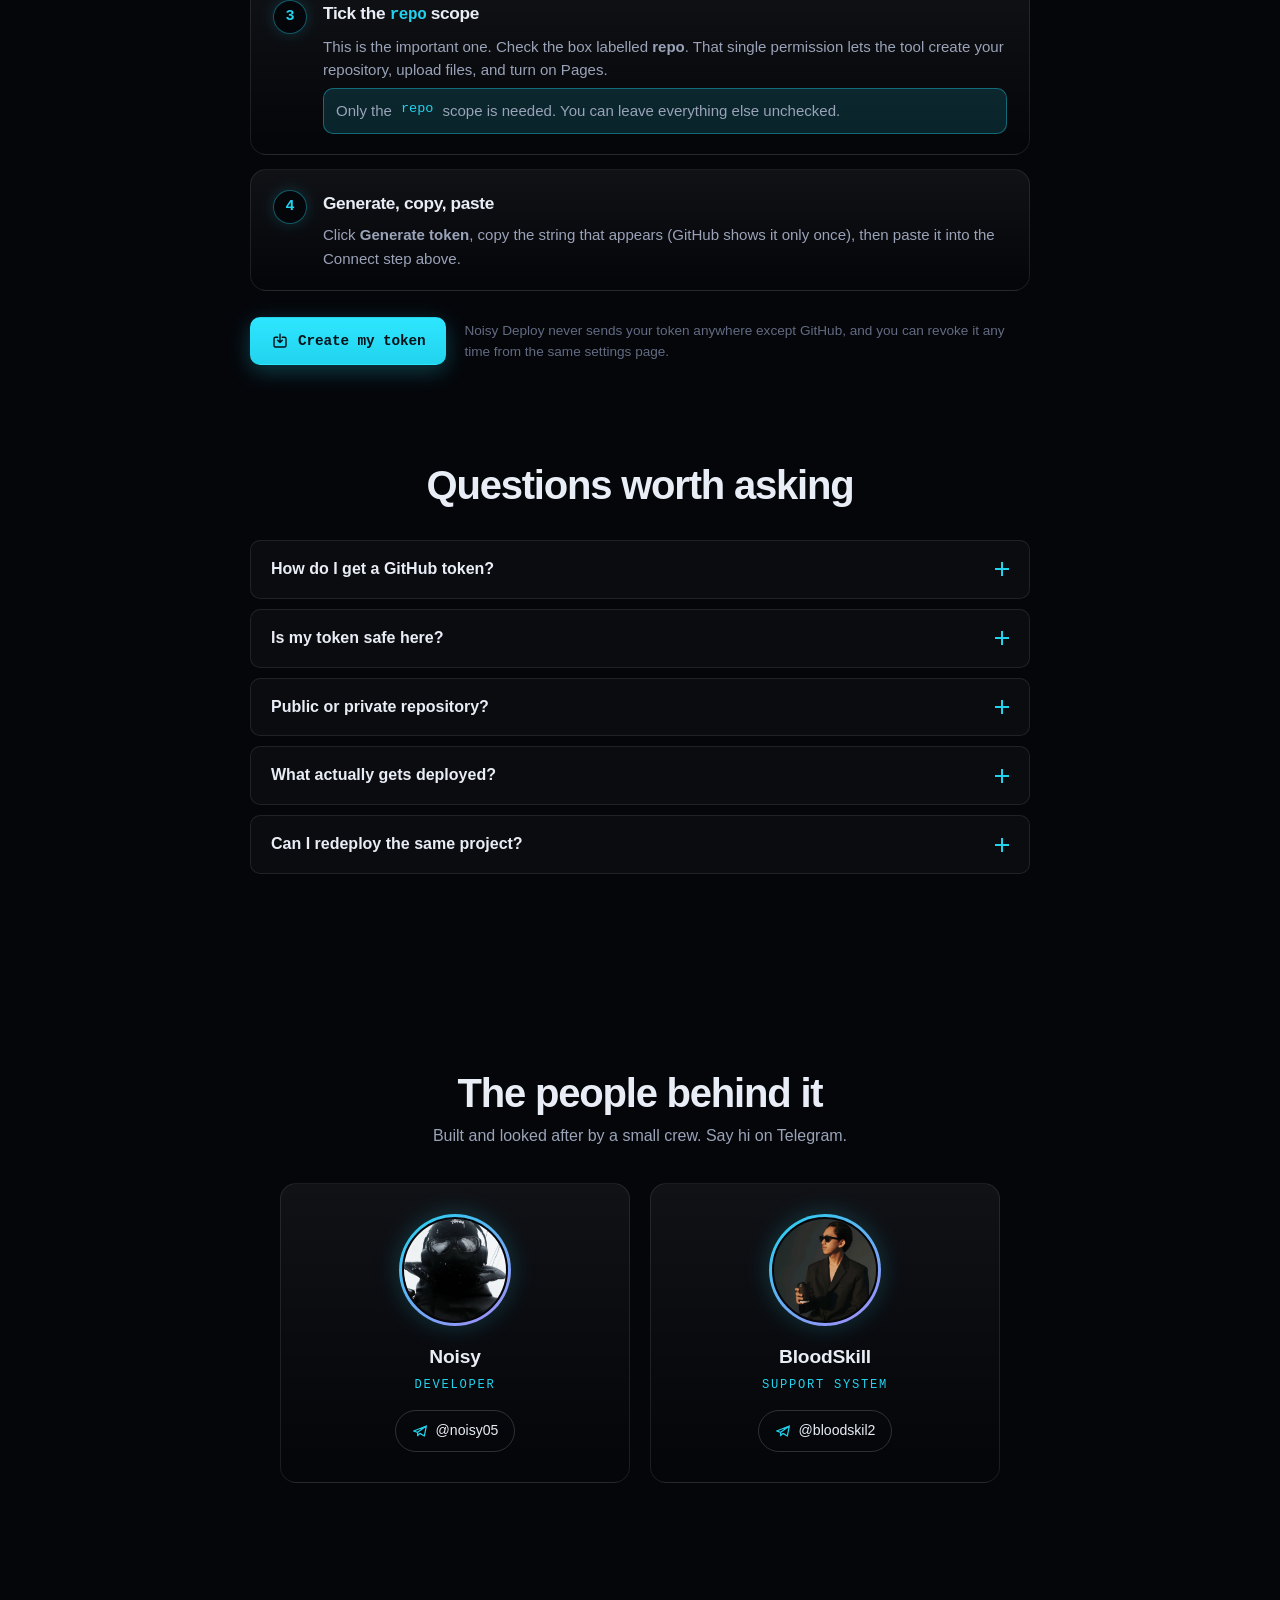
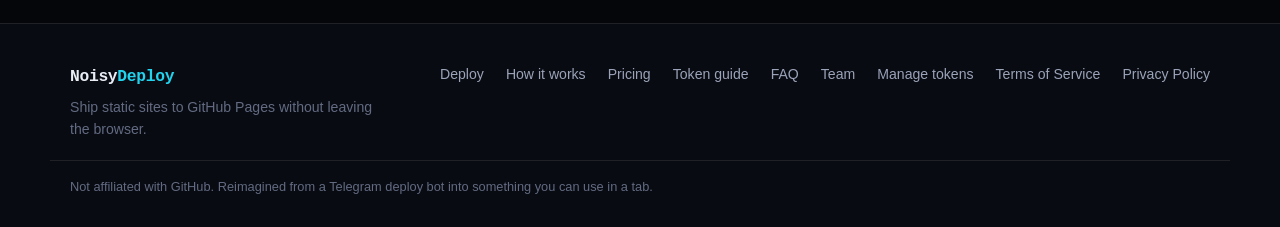
==== commit 2a2eeb7a: "Remove click sound entirely from main site and admin panel" ====
--- a/index.html
+++ b/index.html
@@ -103,10 +103,6 @@
             <button class="lang-opt is-active" id="langEn" data-lang="en" type="button" aria-pressed="true">EN</button>
             <button class="lang-opt" id="langId" data-lang="id" type="button" aria-pressed="false">ID</button>
           </div>
-          <button class="sound-toggle" id="soundToggle" type="button" aria-pressed="true" title="Sound" aria-label="Toggle click sound">
-            <svg class="i i-on" viewBox="0 0 24 24" aria-hidden="true"><path d="M4 9v6h4l5 4V5L8 9H4z"/><path d="M16 8.5a4 4 0 0 1 0 7"/><path d="M18.5 6a7.5 7.5 0 0 1 0 12"/></svg>
-            <svg class="i i-off" viewBox="0 0 24 24" aria-hidden="true"><path d="M4 9v6h4l5 4V5L8 9H4z"/><path d="M17 9.5l4 5M21 9.5l-4 5"/></svg>
-          </button>
           <span class="rate" id="rate" title="GitHub API requests left this hour" hidden></span>
           <div class="conn" id="connChip" data-state="off">
             <img class="conn-avatar" id="connAvatar" alt="" width="22" height="22" hidden />
@@ -624,7 +620,6 @@
   <script src="js/config.js"></script>
   <script src="js/i18n.js"></script>
   <script src="js/fx.js"></script>
-  <script src="js/sfx.js"></script>
   <script src="js/github.js"></script>
   <script src="js/supabase.js"></script>
   <script src="js/quota.js"></script>
--- a/css/style.css
+++ b/css/style.css
@@ -219,20 +219,6 @@
 }
 .lang-opt:hover { color: var(--muted); }
 .lang-opt.is-active { color: #04121a; background: var(--accent); }
-
-.sound-toggle {
-  display: inline-flex; align-items: center; justify-content: center;
-  width: 32px; height: 32px; padding: 0;
-  border: 1px solid var(--brd); border-radius: var(--r-pill);
-  background: var(--panel); color: var(--muted); cursor: pointer;
-  transition: color 0.18s ease, border-color 0.18s ease, background 0.18s ease;
-}
-.sound-toggle:hover { color: var(--accent); border-color: var(--accent); }
-.sound-toggle .i { width: 17px; height: 17px; fill: none; stroke: currentColor; stroke-width: 1.7; stroke-linecap: round; stroke-linejoin: round; }
-.sound-toggle .i-off { display: none; }
-.sound-toggle.is-muted { color: var(--faint); }
-.sound-toggle.is-muted .i-on { display: none; }
-.sound-toggle.is-muted .i-off { display: block; }
 
 /* --------------------------------------------------------------- layout */
 main { display: block; }
